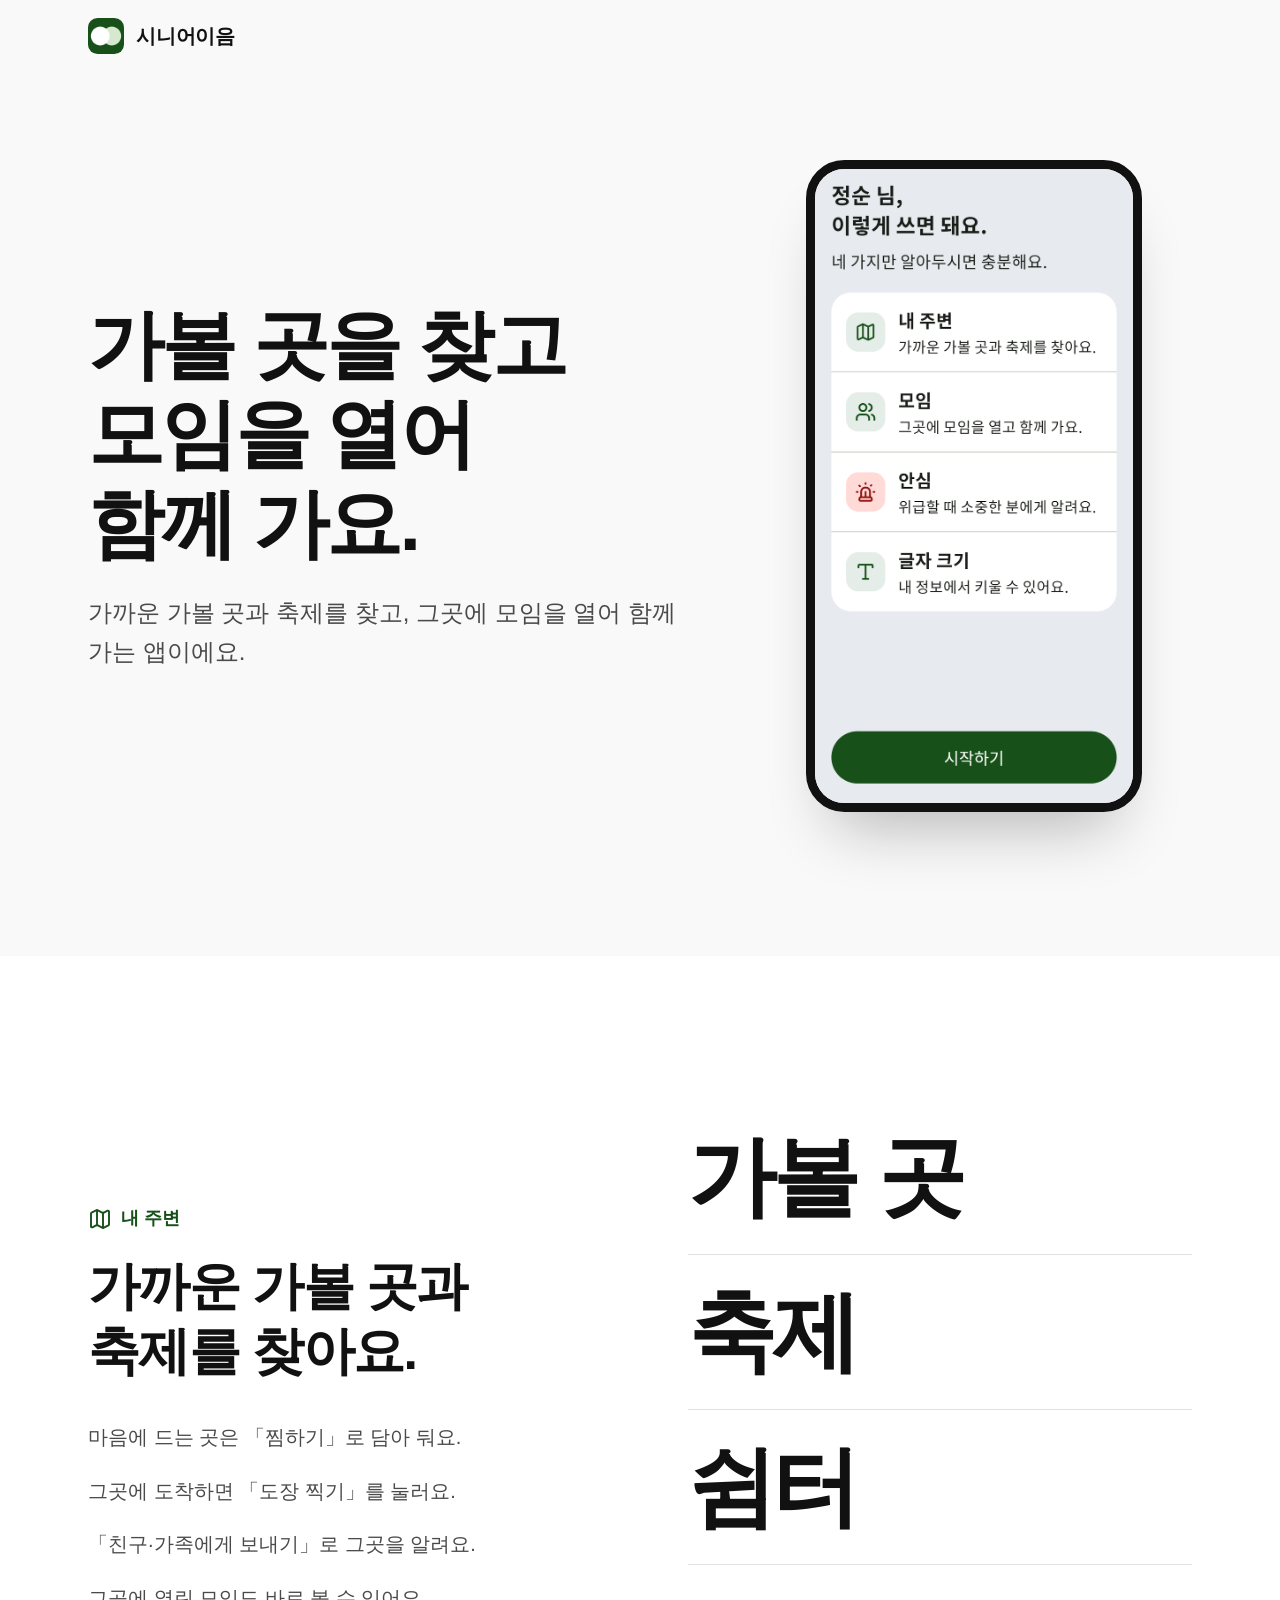
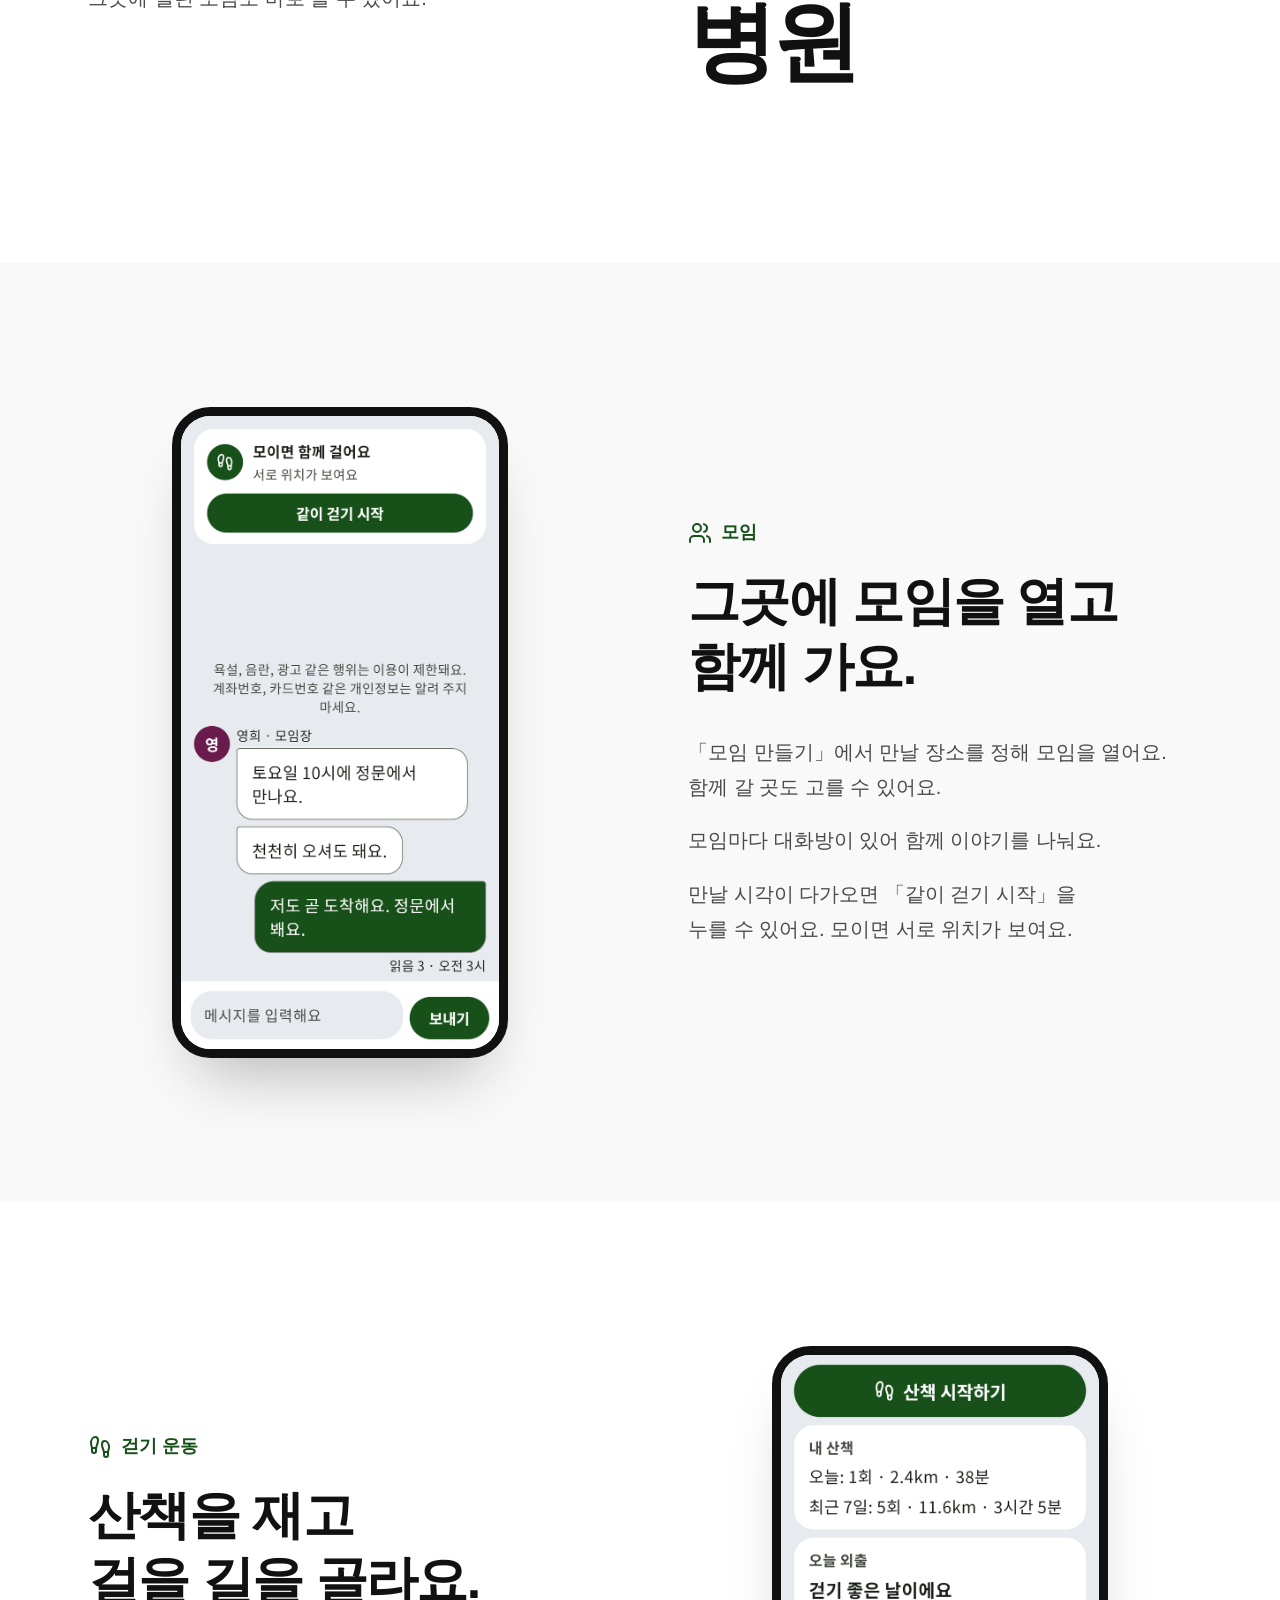
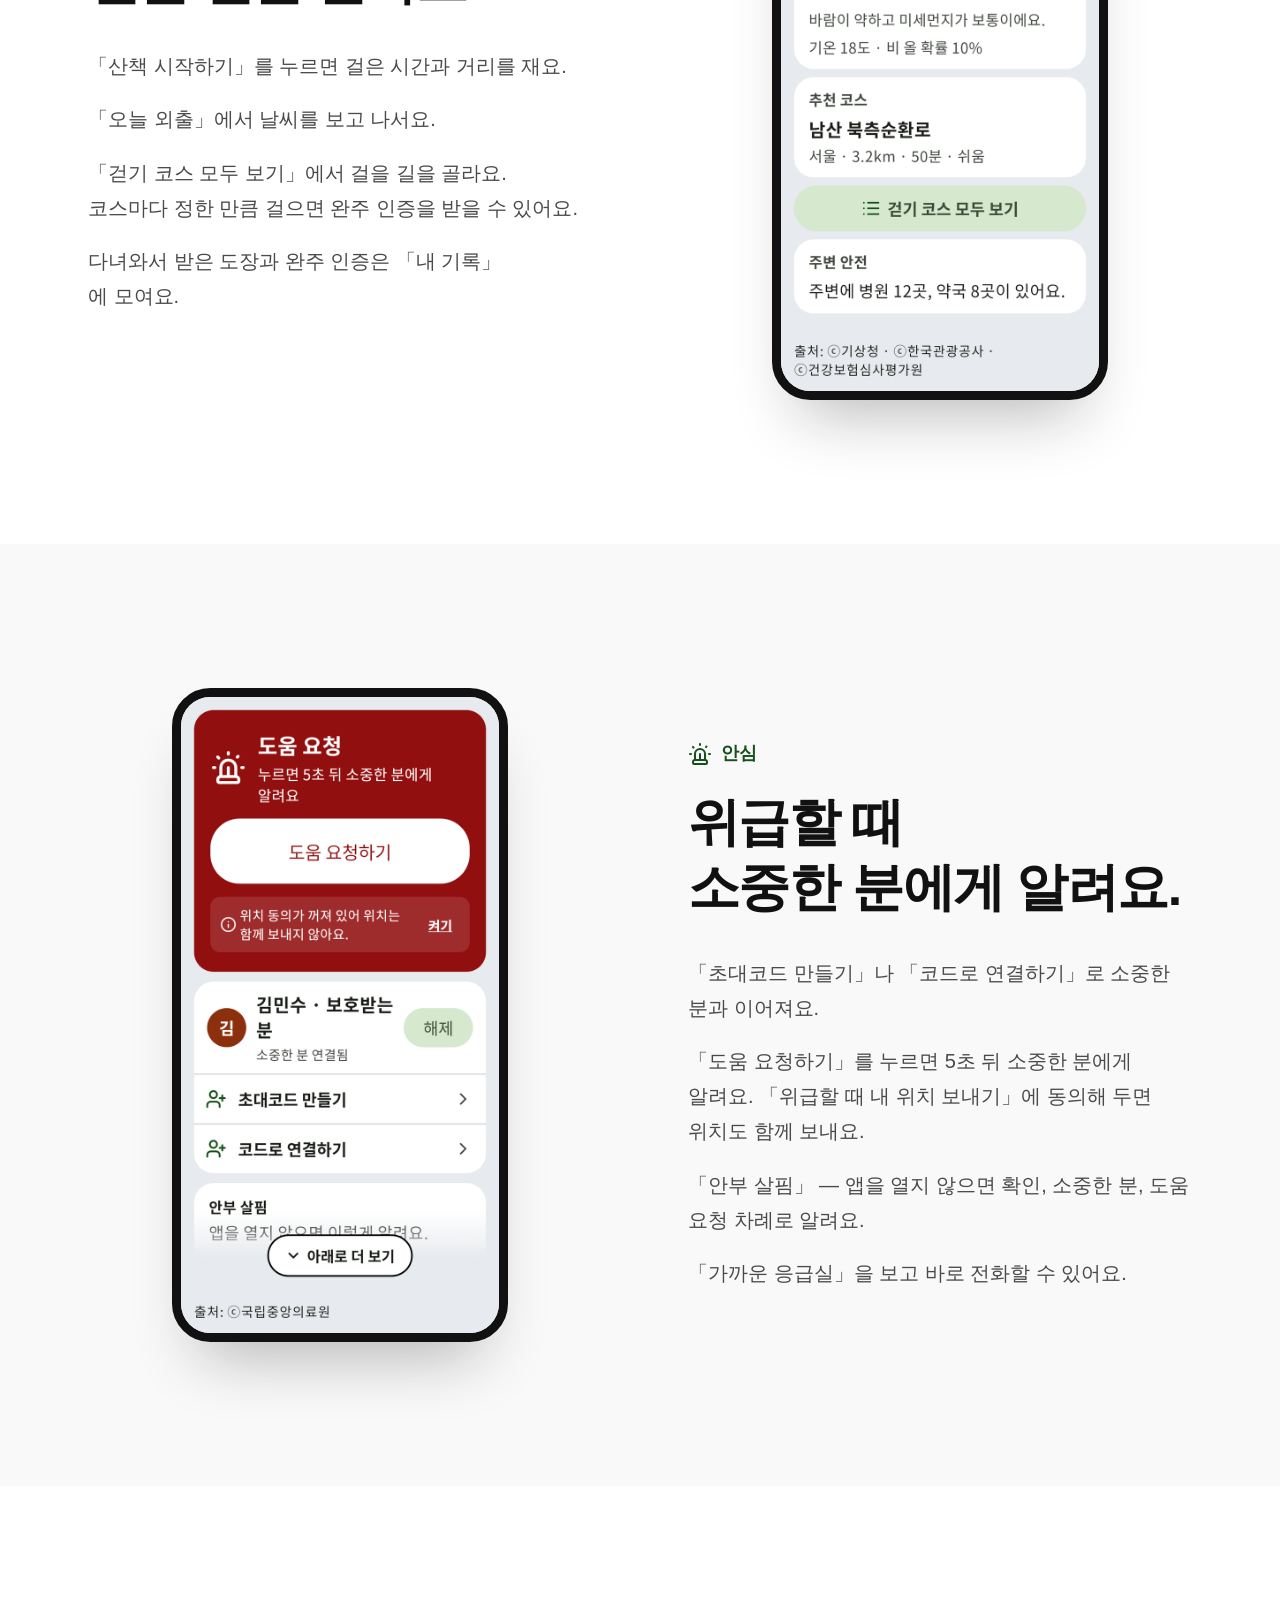
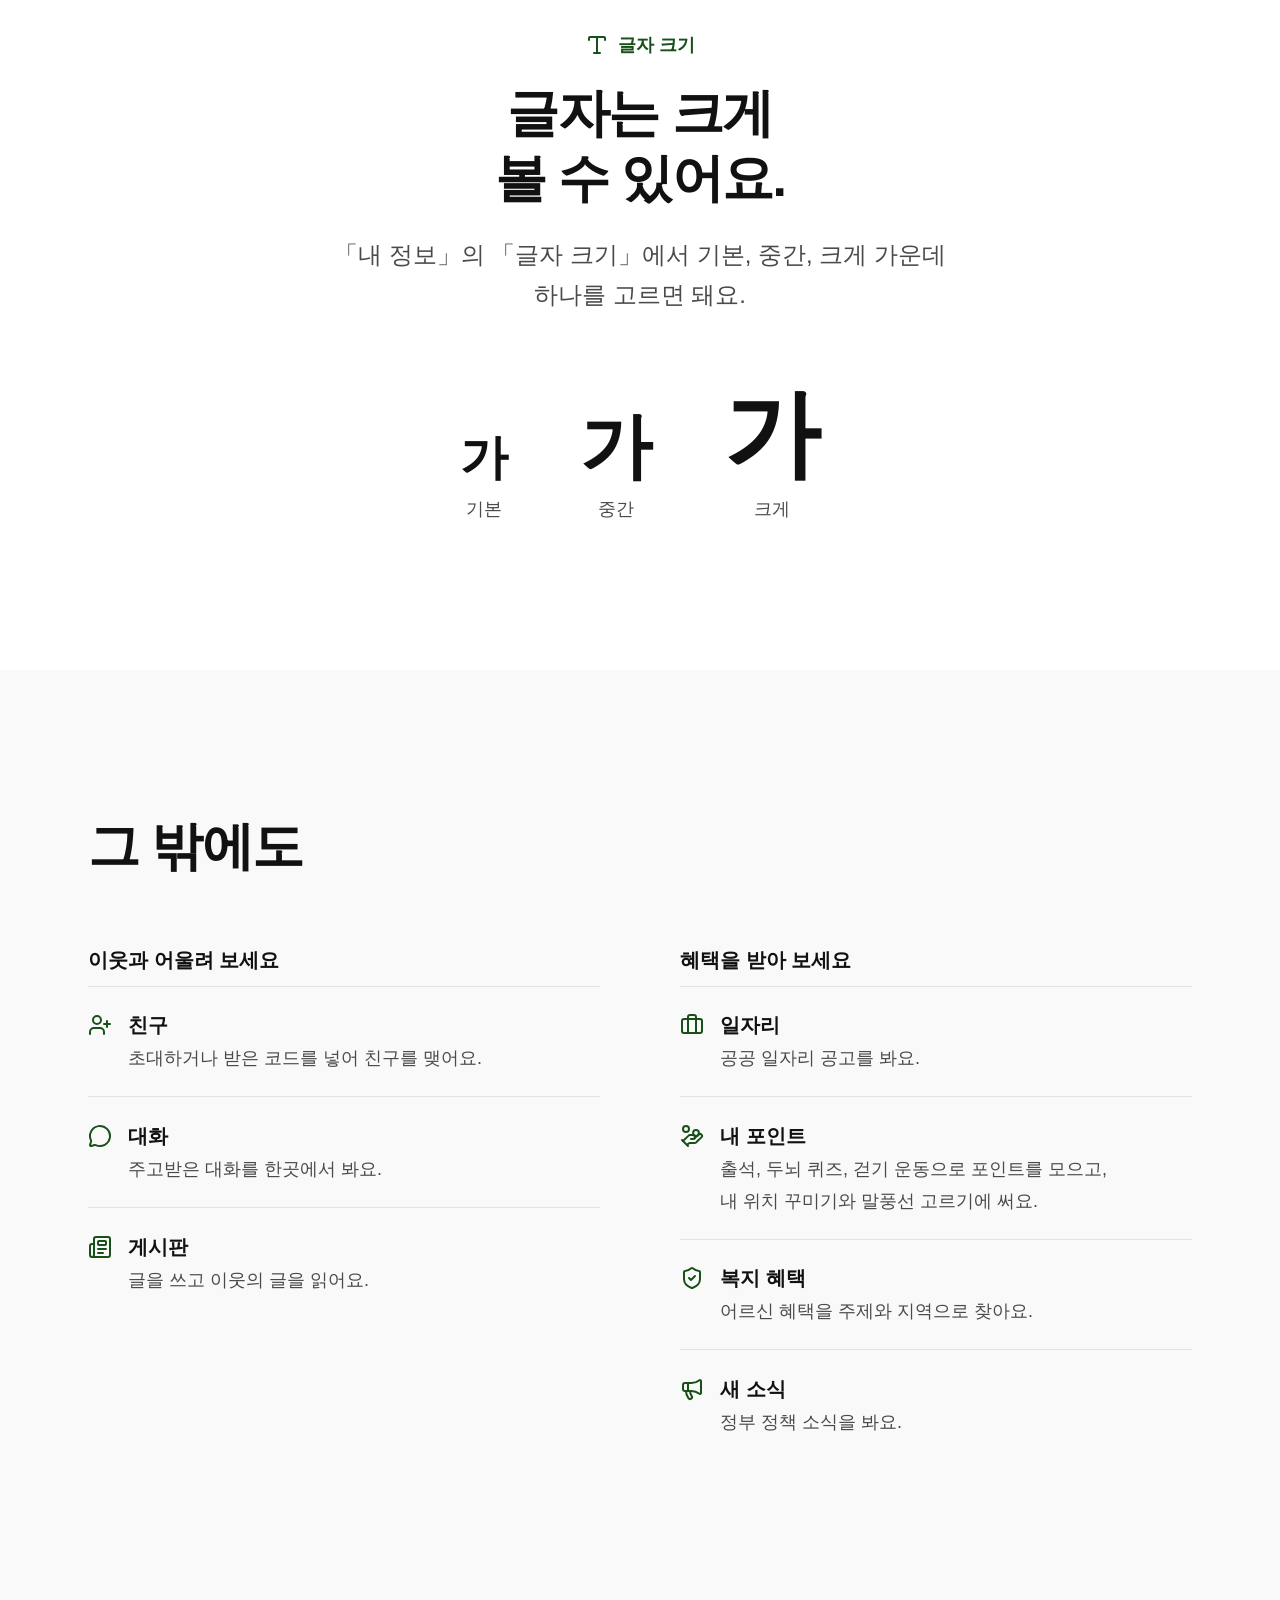
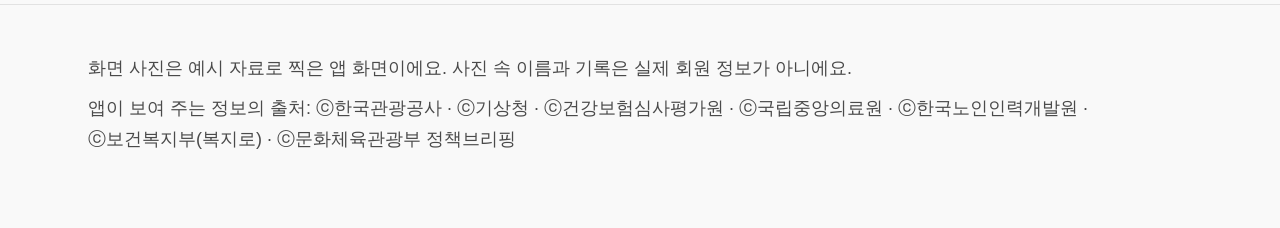
==== index.html @ 35d0f7e0 "홈페이지를 무채색 바탕 · 강조색 하나의 미니멀 판(v2)으로 다시 짠다 사용자 지시(10-05 H1 창): Apple·Toss식 미니멀 · 무채색(#111 · #F9F9F9) ·" ====
<!doctype html>
<html lang="ko">
<head>
<meta charset="utf-8">
<meta name="viewport" content="width=device-width, initial-scale=1">
<title>시니어이음 — 가볼 곳을 찾고 모임을 열어 함께 가요</title>
<meta name="description" content="시니어이음은 가까운 가볼 곳과 축제를 찾고, 그곳에 모임을 열어 함께 가는 앱이에요. 걷기 운동을 챙기고, 위급할 때는 소중한 분에게 알려요.">
<meta name="theme-color" content="#f9f9f9" media="(prefers-color-scheme: light)">
<meta name="theme-color" content="#111111" media="(prefers-color-scheme: dark)">
<meta property="og:type" content="website">
<meta property="og:title" content="시니어이음">
<meta property="og:description" content="가볼 곳을 찾고 모임을 열어 함께 가요.">
<meta property="og:url" content="https://senior-ieum.co.kr/">
<meta property="og:image" content="https://senior-ieum.co.kr/assets/icon-512.png">
<link rel="icon" type="image/png" href="assets/icon-192.png">
<link rel="apple-touch-icon" href="assets/icon-192.png">
<link rel="stylesheet" href="home.css">
</head>
<body>

<!-- 아이콘: lucide-static v1.39.0 (ISC) — 앱(seniorhub-app assets/lucide/)이 쓰는 것과 같은 그림 -->
<svg width="0" height="0" style="position:absolute" aria-hidden="true" focusable="false">
  <defs>
    <symbol id="i-map" viewBox="0 0 24 24" fill="none" stroke="currentColor" stroke-width="1.9" stroke-linecap="round" stroke-linejoin="round">
      <path d="M14.106 5.553a2 2 0 0 0 1.788 0l3.659-1.83A1 1 0 0 1 21 4.619v12.764a1 1 0 0 1-.553.894l-4.553 2.277a2 2 0 0 1-1.788 0l-4.212-2.106a2 2 0 0 0-1.788 0l-3.659 1.83A1 1 0 0 1 3 19.381V6.618a1 1 0 0 1 .553-.894l4.553-2.277a2 2 0 0 1 1.788 0z"/><path d="M15 5.764v15"/><path d="M9 3.236v15"/>
    </symbol>
    <symbol id="i-users" viewBox="0 0 24 24" fill="none" stroke="currentColor" stroke-width="2" stroke-linecap="round" stroke-linejoin="round">
      <path d="M16 21v-2a4 4 0 0 0-4-4H6a4 4 0 0 0-4 4v2"/><path d="M16 3.128a4 4 0 0 1 0 7.744"/><path d="M22 21v-2a4 4 0 0 0-3-3.87"/><circle cx="9" cy="7" r="4"/>
    </symbol>
    <symbol id="i-footprints" viewBox="0 0 24 24" fill="none" stroke="currentColor" stroke-width="2" stroke-linecap="round" stroke-linejoin="round">
      <path d="M4 16v-2.38C4 11.5 2.97 10.5 3 8c.03-2.72 1.49-6 4.5-6C9.37 2 10 3.8 10 5.5c0 3.11-2 5.66-2 8.68V16a2 2 0 1 1-4 0Z"/><path d="M20 20v-2.38c0-2.12 1.03-3.12 1-5.62-.03-2.72-1.49-6-4.5-6C14.63 6 14 7.8 14 9.5c0 3.11 2 5.66 2 8.68V20a2 2 0 1 0 4 0Z"/><path d="M16 17h4"/><path d="M4 13h4"/>
    </symbol>
    <symbol id="i-siren" viewBox="0 0 24 24" fill="none" stroke="currentColor" stroke-width="2" stroke-linecap="round" stroke-linejoin="round">
      <path d="M7 18v-6a5 5 0 1 1 10 0v6"/><path d="M5 21a1 1 0 0 0 1 1h12a1 1 0 0 0 1-1v-1a2 2 0 0 0-2-2H7a2 2 0 0 0-2 2z"/><path d="M21 12h1"/><path d="M18.5 4.5 18 5"/><path d="M2 12h1"/><path d="M12 2v1"/><path d="m4.929 4.929.707.707"/><path d="M12 12v6"/>
    </symbol>
    <symbol id="i-user-plus" viewBox="0 0 24 24" fill="none" stroke="currentColor" stroke-width="2" stroke-linecap="round" stroke-linejoin="round">
      <path d="M16 21v-2a4 4 0 0 0-4-4H6a4 4 0 0 0-4 4v2"/><circle cx="9" cy="7" r="4"/><line x1="19" x2="19" y1="8" y2="14"/><line x1="22" x2="16" y1="11" y2="11"/>
    </symbol>
    <symbol id="i-message-circle" viewBox="0 0 24 24" fill="none" stroke="currentColor" stroke-width="2" stroke-linecap="round" stroke-linejoin="round">
      <path d="M2.992 16.342a2 2 0 0 1 .094 1.167l-1.065 3.29a1 1 0 0 0 1.236 1.168l3.413-.998a2 2 0 0 1 1.099.092 10 10 0 1 0-4.777-4.719"/>
    </symbol>
    <symbol id="i-newspaper" viewBox="0 0 24 24" fill="none" stroke="currentColor" stroke-width="2" stroke-linecap="round" stroke-linejoin="round">
      <path d="M15 18h-5"/><path d="M18 14h-8"/><path d="M4 22h16a2 2 0 0 0 2-2V4a2 2 0 0 0-2-2H8a2 2 0 0 0-2 2v16a2 2 0 0 1-4 0v-9a2 2 0 0 1 2-2h2"/><rect width="8" height="4" x="10" y="6" rx="1"/>
    </symbol>
    <symbol id="i-briefcase" viewBox="0 0 24 24" fill="none" stroke="currentColor" stroke-width="2" stroke-linecap="round" stroke-linejoin="round">
      <path d="M16 20V4a2 2 0 0 0-2-2h-4a2 2 0 0 0-2 2v16"/><rect width="20" height="14" x="2" y="6" rx="2"/>
    </symbol>
    <symbol id="i-hand-coins" viewBox="0 0 24 24" fill="none" stroke="currentColor" stroke-width="2" stroke-linecap="round" stroke-linejoin="round">
      <path d="M11 15h2a2 2 0 1 0 0-4h-3c-.6 0-1.1.2-1.4.6L3 17"/><path d="m7 21 1.6-1.4c.3-.4.8-.6 1.4-.6h4c1.1 0 2.1-.4 2.8-1.2l4.6-4.4a2 2 0 0 0-2.75-2.91l-4.2 3.9"/><path d="m2 16 6 6"/><circle cx="16" cy="9" r="2.9"/><circle cx="6" cy="5" r="3"/>
    </symbol>
    <symbol id="i-shield-check" viewBox="0 0 24 24" fill="none" stroke="currentColor" stroke-width="2" stroke-linecap="round" stroke-linejoin="round">
      <path d="M20 13c0 5-3.5 7.5-7.66 8.95a1 1 0 0 1-.67-.01C7.5 20.5 4 18 4 13V6a1 1 0 0 1 1-1c2 0 4.5-1.2 6.24-2.72a1.17 1.17 0 0 1 1.52 0C14.51 3.81 17 5 19 5a1 1 0 0 1 1 1z"/><path d="m9 12 2 2 4-4"/>
    </symbol>
    <symbol id="i-megaphone" viewBox="0 0 24 24" fill="none" stroke="currentColor" stroke-width="2" stroke-linecap="round" stroke-linejoin="round">
      <path d="M11 6a13 13 0 0 0 8.4-2.8A1 1 0 0 1 21 4v12a1 1 0 0 1-1.6.8A13 13 0 0 0 11 14H5a2 2 0 0 1-2-2V8a2 2 0 0 1 2-2z"/><path d="M6 14a12 12 0 0 0 2.4 7.2 2 2 0 0 0 3.2-2.4A8 8 0 0 1 10 14"/><path d="M8 6v8"/>
    </symbol>
    <symbol id="i-type" viewBox="0 0 24 24" fill="none" stroke="currentColor" stroke-width="2" stroke-linecap="round" stroke-linejoin="round">
      <path d="M12 4v16"/><path d="M4 7V5a1 1 0 0 1 1-1h14a1 1 0 0 1 1 1v2"/><path d="M9 20h6"/>
    </symbol>
  </defs>
</svg>

<header class="top">
  <div class="wrap">
    <img src="assets/icon-192.png" alt="" width="36" height="36">
    <span class="name">시니어이음</span>
  </div>
</header>

<main>

<!-- 첫 화면 — 제목은 앱 첫 화면 원문(home_screen.dart), 소개 한 문장은 시작 안내 원문 둘을 이은 말 -->
<section class="hero">
  <div class="wrap">
    <div>
      <h1>가볼 곳을 찾고<br>모임을 열어<br>함께 가요.</h1>
      <p class="lead">가까운 가볼 곳과 축제를 찾고, 그곳에 모임을 열어 함께 가는 앱이에요.</p>
    </div>
    <figure class="phone">
      <img src="assets/screens/welcome.png" width="720" height="1435"
        alt="앱 시작 안내 화면. 「이렇게 쓰면 돼요. 네 가지만 알아두시면 충분해요.」 아래에 내 주변, 모임, 안심, 글자 크기가 차례로 적혀 있다.">
    </figure>
  </div>
</section>

<!-- 내 주변 — 앱 화면 사진이 없는 자리라 지도 그림을 지어 그리지 않고, 홈 타일의 네 낱말을 크게 쓴다 -->
<section class="feature tone" aria-labelledby="s-near">
  <div class="wrap">
    <div>
      <p class="kicker"><svg aria-hidden="true"><use href="#i-map"/></svg>내 주변</p>
      <h2 id="s-near">가까운 가볼 곳과<br>축제를 찾아요.</h2>
      <ul class="lines">
        <li>마음에 드는 곳은 「찜하기」로 담아 둬요.</li>
        <li>그곳에 도착하면 「도장 찍기」를 눌러요.</li>
        <li>「친구·가족에게 보내기」로 그곳을 알려요.</li>
        <li>그곳에 열린 모임도 바로 <span class="nb">볼 수 있어요.</span></li>
      </ul>
    </div>
    <ul class="words" aria-label="내 주변에서 찾는 것">
      <li>가볼 곳</li>
      <li>축제</li>
      <li>쉼터</li>
      <li>병원</li>
    </ul>
  </div>
</section>

<section class="feature flip" aria-labelledby="s-gather">
  <div class="wrap">
    <div>
      <p class="kicker"><svg aria-hidden="true"><use href="#i-users"/></svg>모임</p>
      <h2 id="s-gather">그곳에 모임을 열고<br>함께 가요.</h2>
      <ul class="lines">
        <li>「모임 만들기」에서 만날 장소를 정해 모임을 열어요. 함께 갈 곳도 <span class="nb">고를 수 있어요.</span></li>
        <li>모임마다 대화방이 있어 함께 이야기를 나눠요.</li>
        <li>만날 시각이 다가오면 「같이 걷기 시작」을 <span class="nb">누를 수 있어요.</span> 모이면 서로 위치가 보여요.</li>
      </ul>
    </div>
    <figure class="phone">
      <img src="assets/screens/gathering.png" width="720" height="1433" loading="lazy"
        alt="모임 대화방 화면. 위에 「모이면 함께 걸어요, 서로 위치가 보여요」 카드와 「같이 걷기 시작」 단추가 있고, 아래에 모임 사람들이 나눈 말이 보인다.">
    </figure>
  </div>
</section>

<section class="feature tone" aria-labelledby="s-walk">
  <div class="wrap">
    <div>
      <p class="kicker"><svg aria-hidden="true"><use href="#i-footprints"/></svg>걷기 운동</p>
      <h2 id="s-walk">산책을 재고<br>걸을 길을 골라요.</h2>
      <ul class="lines">
        <li>「산책 시작하기」를 누르면 걸은 시간과 거리를 재요.</li>
        <li>「오늘 외출」에서 날씨를 보고 나서요.</li>
        <li>「걷기 코스 모두 보기」에서 걸을 길을 골라요. 코스마다 정한 만큼 걸으면 완주 인증을 <span class="nb">받을 수 있어요.</span></li>
        <li>다녀와서 받은 도장과 완주 인증은 「내 기록」에 모여요.</li>
      </ul>
    </div>
    <figure class="phone">
      <img src="assets/screens/walk.png" width="720" height="1440" loading="lazy"
        alt="걷기 운동 화면. 「산책 시작하기」 단추 아래에 내 산책, 오늘 외출, 추천 코스, 주변 안전 칸이 있다.">
    </figure>
  </div>
</section>

<section class="feature flip" aria-labelledby="s-care">
  <div class="wrap">
    <div>
      <p class="kicker"><svg aria-hidden="true"><use href="#i-siren"/></svg>안심</p>
      <h2 id="s-care">위급할 때<br>소중한 분에게 알려요.</h2>
      <ul class="lines">
        <li>「초대코드 만들기」나 「코드로 연결하기」로 소중한 분과 이어져요.</li>
        <li>「도움 요청하기」를 누르면 5초 뒤 소중한 분에게 알려요. 「위급할 때 내 위치 보내기」에 동의해 두면 위치도 함께 보내요.</li>
        <li>「안부 살핌」 — 앱을 열지 않으면 확인, 소중한 분, 도움 요청 차례로 알려요.</li>
        <li>「가까운 응급실」을 보고 바로 <span class="nb">전화할 수 있어요.</span></li>
      </ul>
    </div>
    <figure class="phone">
      <img src="assets/screens/care.png" width="720" height="1440" loading="lazy"
        alt="안심 화면. 빨간 「도움 요청」 카드에 「누르면 5초 뒤 소중한 분에게 알려요」와 「도움 요청하기」 단추가 있고, 아래에 연결된 소중한 분과 초대코드 만들기, 코드로 연결하기가 있다.">
    </figure>
  </div>
</section>

<!-- 글자 크기 — 앱 lib/core/settings/text_size.dart의 세 단계(기본 1.0 · 중간 1.5 · 크게 2.0)를 같은 배율로 보인다 -->
<section class="stage tone" aria-labelledby="s-text">
  <div class="wrap">
    <p class="kicker"><svg aria-hidden="true"><use href="#i-type"/></svg>글자 크기</p>
    <h2 id="s-text">글자는 크게<br>볼 수 있어요.</h2>
    <p class="lead">「내 정보」의 「글자 크기」에서 기본, 중간, 크게 가운데 하나를 고르면 돼요.</p>
    <div class="scale" aria-hidden="true">
      <figure><span style="--f: 1">가</span><figcaption>기본</figcaption></figure>
      <figure><span style="--f: 1.5">가</span><figcaption>중간</figcaption></figure>
      <figure><span style="--f: 2">가</span><figcaption>크게</figcaption></figure>
    </div>
  </div>
</section>

<!-- 그 밖에도 — 앱 홈의 나머지 두 묶음(이름도 홈 그대로) -->
<section class="more" aria-labelledby="s-more">
  <div class="wrap">
    <h2 id="s-more">그 밖에도</h2>
    <div class="cols">
      <div>
        <h3>이웃과 어울려 보세요</h3>
        <ul class="rows">
          <li><svg aria-hidden="true"><use href="#i-user-plus"/></svg>
            <div><strong>친구</strong><span class="t">초대하거나 받은 코드를 넣어 친구를 맺어요.</span></div></li>
          <li><svg aria-hidden="true"><use href="#i-message-circle"/></svg>
            <div><strong>대화</strong><span class="t">주고받은 대화를 한곳에서 봐요.</span></div></li>
          <li><svg aria-hidden="true"><use href="#i-newspaper"/></svg>
            <div><strong>게시판</strong><span class="t">글을 쓰고 이웃의 글을 읽어요.</span></div></li>
        </ul>
      </div>
      <div>
        <h3>혜택을 받아 보세요</h3>
        <ul class="rows">
          <li><svg aria-hidden="true"><use href="#i-briefcase"/></svg>
            <div><strong>일자리</strong><span class="t">공공 일자리 공고를 봐요.</span></div></li>
          <li><svg aria-hidden="true"><use href="#i-hand-coins"/></svg>
            <div><strong>내 포인트</strong><span class="t"><span class="nb">출석,</span> <span class="nb">두뇌 퀴즈,</span> <span class="nb">걷기 운동으로</span> 포인트를 모으고, <span class="nb">내 위치 꾸미기와</span> <span class="nb">말풍선 고르기에</span> 써요.</span></div></li>
          <li><svg aria-hidden="true"><use href="#i-shield-check"/></svg>
            <div><strong>복지 혜택</strong><span class="t">어르신 혜택을 주제와 지역으로 찾아요.</span></div></li>
          <li><svg aria-hidden="true"><use href="#i-megaphone"/></svg>
            <div><strong>새 소식</strong><span class="t">정부 정책 소식을 봐요.</span></div></li>
        </ul>
      </div>
    </div>
  </div>
</section>

</main>

<footer class="foot">
  <div class="wrap">
    <p>화면 사진은 예시 자료로 찍은 앱 화면이에요. 사진 속 이름과 기록은 실제 회원 정보가 아니에요.</p>
    <p>앱이 보여 주는 정보의 출처: <span class="nb">ⓒ한국관광공사</span> · <span class="nb">ⓒ기상청</span> · <span class="nb">ⓒ건강보험심사평가원</span> · <span class="nb">ⓒ국립중앙의료원</span> · <span class="nb">ⓒ한국노인인력개발원</span> · <span class="nb">ⓒ보건복지부(복지로)</span> · <span class="nb">ⓒ문화체육관광부 정책브리핑</span></p>
  </div>
</footer>

</body>
</html>
---- home.css ----
/* 시니어이음 홈페이지(앱 소개) 전용 스타일
   🔴 style.css는 법적 고지 세 쪽이 함께 쓴다 — 홈페이지 모양은 이 파일에서만 바꾼다.
   방향: 무채색 바탕(#111 · #F9F9F9)에 강조색은 앱 초록 하나. 위계는 상자가 아니라 글자 크기와 여백으로 만든다.
   시니어 기준(style.css 머리와 같다): 가장 작은 글자 18px · 글자 대비 7:1 이상 · 얇은 굵기 안 씀 · 움직임 없음. */

:root {
  color-scheme: light dark;
  --bg: #f9f9f9;
  --paper: #ffffff;
  --ink: #111111;
  --muted: #4a4a4a;        /* #f9f9f9 위 약 8.4:1 — 연회색 본문은 쓰지 않는다 */
  --hair: #e2e2e2;
  --accent: #175019;       /* 앱 primary(seniorhub-app lib/design/theme.dart) — 강조색은 이것 하나 */
  --bezel: #111111;
  --shadow: 0 2.5rem 4rem -1.75rem rgba(17, 17, 17, 0.3);
  --shot-filter: none;
  --gutter: 1.5rem;
  --max: 72rem;
  --section: clamp(5rem, 14vw, 9rem);
}

@media (prefers-color-scheme: dark) {
  :root {
    --bg: #111111;
    --paper: #1a1a1a;
    --ink: #f9f9f9;
    --muted: #b8b8b8;
    --hair: #2c2c2c;
    --accent: #8fcb8b;     /* 같은 초록을 어두운 바탕에서 읽히게 밝힌 것 — 색은 여전히 하나 */
    --bezel: #2e2e2e;
    --shadow: 0 2.5rem 4rem -1.75rem rgba(0, 0, 0, 0.7);
    --shot-filter: brightness(0.88);  /* 앱 화면은 밝은 판뿐이라 어두운 바탕에서 눈부시지 않게 */
  }
}

* { box-sizing: border-box; }

html { -webkit-text-size-adjust: 100%; }

body {
  margin: 0;
  background: var(--bg);
  color: var(--ink);
  font-family: -apple-system, BlinkMacSystemFont, "Apple SD Gothic Neo",
    "Malgun Gothic", "맑은 고딕", "Noto Sans KR", sans-serif;
  /* 본문 18px(기기 글자 크기 설정을 따라 커지게 rem) */
  font-size: 1.125rem;
  line-height: 1.75;
  word-break: keep-all;      /* 한글 단어 중간에서 안 끊기게 */
  overflow-wrap: break-word;
}

h1, h2, h3, p, ul, figure { margin: 0; }
h1, h2 { text-wrap: balance; }
p, li { text-wrap: pretty; }
img { display: block; max-width: 100%; height: auto; }

.wrap {
  max-width: var(--max);
  margin: 0 auto;
  padding: 0 var(--gutter);
}

.nb { white-space: nowrap; }  /* 「받을 수 있어요」처럼 한 덩어리로 읽히는 말을 줄 끝에서 가르지 않는다 */

.tone { background: var(--paper); }  /* 구획을 상자 없이 바탕 한 겹으로만 가른다 */

/* ── 머리 ── */
.top .wrap {
  display: flex;
  align-items: center;
  gap: 0.75rem;
  height: 4.5rem;
}
.top img { width: 2.25rem; height: 2.25rem; border-radius: 0.6rem; }
.top .name { font-size: 1.25rem; font-weight: 800; letter-spacing: -0.01em; }

/* ── 첫 화면 ── */
.hero { padding: clamp(2.5rem, 8vw, 5.5rem) 0 var(--section); }
.hero .wrap {
  display: grid;
  gap: clamp(3rem, 8vw, 5rem);
  align-items: center;
}
.hero h1 {
  font-size: clamp(2.5rem, 8vw, 4.75rem);
  line-height: 1.18;
  letter-spacing: -0.035em;
  font-weight: 800;
}
.lead {
  margin-top: 1.5rem;
  max-width: 26em;
  font-size: clamp(1.25rem, 2.2vw, 1.5rem);
  line-height: 1.65;
  color: var(--muted);
}

/* 화면 사진 — 휴대전화 한 대 */
.phone { margin: 0 auto; width: min(78vw, 20rem); }
.phone img {
  border: 0.6rem solid var(--bezel);
  border-radius: 2.4rem;
  background: #e7eaee;
  box-shadow: var(--shadow);
  filter: var(--shot-filter);
}

/* ── 기능 하나 = 한 구획 ── */
.feature { padding: var(--section) 0; }
.feature .wrap {
  display: grid;
  gap: clamp(3.5rem, 9vw, 6rem);
  align-items: center;
}

.kicker {
  display: flex;
  align-items: center;
  gap: 0.55rem;
  margin-bottom: 1.25rem;
  color: var(--accent);
  font-size: 1.125rem;
  font-weight: 700;
}
.kicker svg { flex: none; width: 1.5rem; height: 1.5rem; }

.feature h2, .stage h2, .more h2 {
  font-size: clamp(2rem, 5.6vw, 3.25rem);
  line-height: 1.25;
  letter-spacing: -0.03em;
  font-weight: 800;
}

.lines {
  list-style: none;
  margin-top: 2.25rem;
  padding: 0;
  max-width: 30em;
  display: grid;
  gap: 1.15rem;
  color: var(--muted);
}

/* 내 주변 — 사진 대신 글자를 그림처럼 */
.words {
  list-style: none;
  padding: 0;
  font-size: clamp(2.75rem, 11vw, 5.5rem);
  font-weight: 800;
  line-height: 1.15;
  letter-spacing: -0.04em;
}
.words li { padding: 0.3em 0; }
.words li + li { border-top: 1px solid var(--hair); }

/* ── 글자 크기 — 앱의 세 단계(기본 1.0 · 중간 1.5 · 크게 2.0)를 실제 글자로 ── */
.stage { padding: var(--section) 0; text-align: center; }
.stage .kicker { justify-content: center; }
.stage .lead { margin-left: auto; margin-right: auto; }
.scale {
  --base: 2.25rem;   /* 「기본」 한 글자의 크기 — 중간·크게는 여기에 앱과 같은 배율을 곱한다 */
  display: flex;
  justify-content: center;
  align-items: flex-end;
  gap: clamp(2rem, 7vw, 4.5rem);
  margin-top: clamp(3rem, 8vw, 4.5rem);
}
.scale figure { display: grid; justify-items: center; gap: 0.75rem; }
.scale span {
  font-size: calc(var(--base) * var(--f));
  font-weight: 800;
  line-height: 1;
}
.scale figcaption { color: var(--muted); }

/* ── 그 밖에도 ── */
.more { padding: var(--section) 0; }
.more .cols {
  display: grid;
  gap: 3rem;
  margin-top: clamp(2.5rem, 6vw, 4rem);
}
.more h3 { margin-bottom: 0.5rem; font-size: 1.25rem; font-weight: 700; }
.rows { list-style: none; padding: 0; }
.rows li {
  display: grid;
  grid-template-columns: 1.5rem 1fr;
  gap: 1rem;
  padding: 1.35rem 0;
  border-top: 1px solid var(--hair);
}
.rows svg { width: 1.5rem; height: 1.5rem; margin-top: 0.3rem; color: var(--accent); }
.rows strong { display: block; font-size: 1.25rem; }
.rows span.t { color: var(--muted); }

/* ── 꼬리 ── */
.foot { padding: 3rem 0 4.5rem; border-top: 1px solid var(--hair); color: var(--muted); }
.foot p + p { margin-top: 0.5rem; }

/* ── 넓은 화면 ── */
@media (min-width: 960px) {
  .hero .wrap { grid-template-columns: 1.15fr 0.85fr; }
  .phone { width: 21rem; }
  .feature .wrap { grid-template-columns: 1fr 1fr; }
  .feature.flip .wrap > :last-child { order: -1; }   /* 사진이 번갈아 왼쪽·오른쪽에 선다 */
  .lines { font-size: 1.25rem; }
  .scale { --base: 3rem; }
  .more .cols { grid-template-columns: 1fr 1fr; gap: 5rem; }
}

@media print {
  .phone img { box-shadow: none; }
}
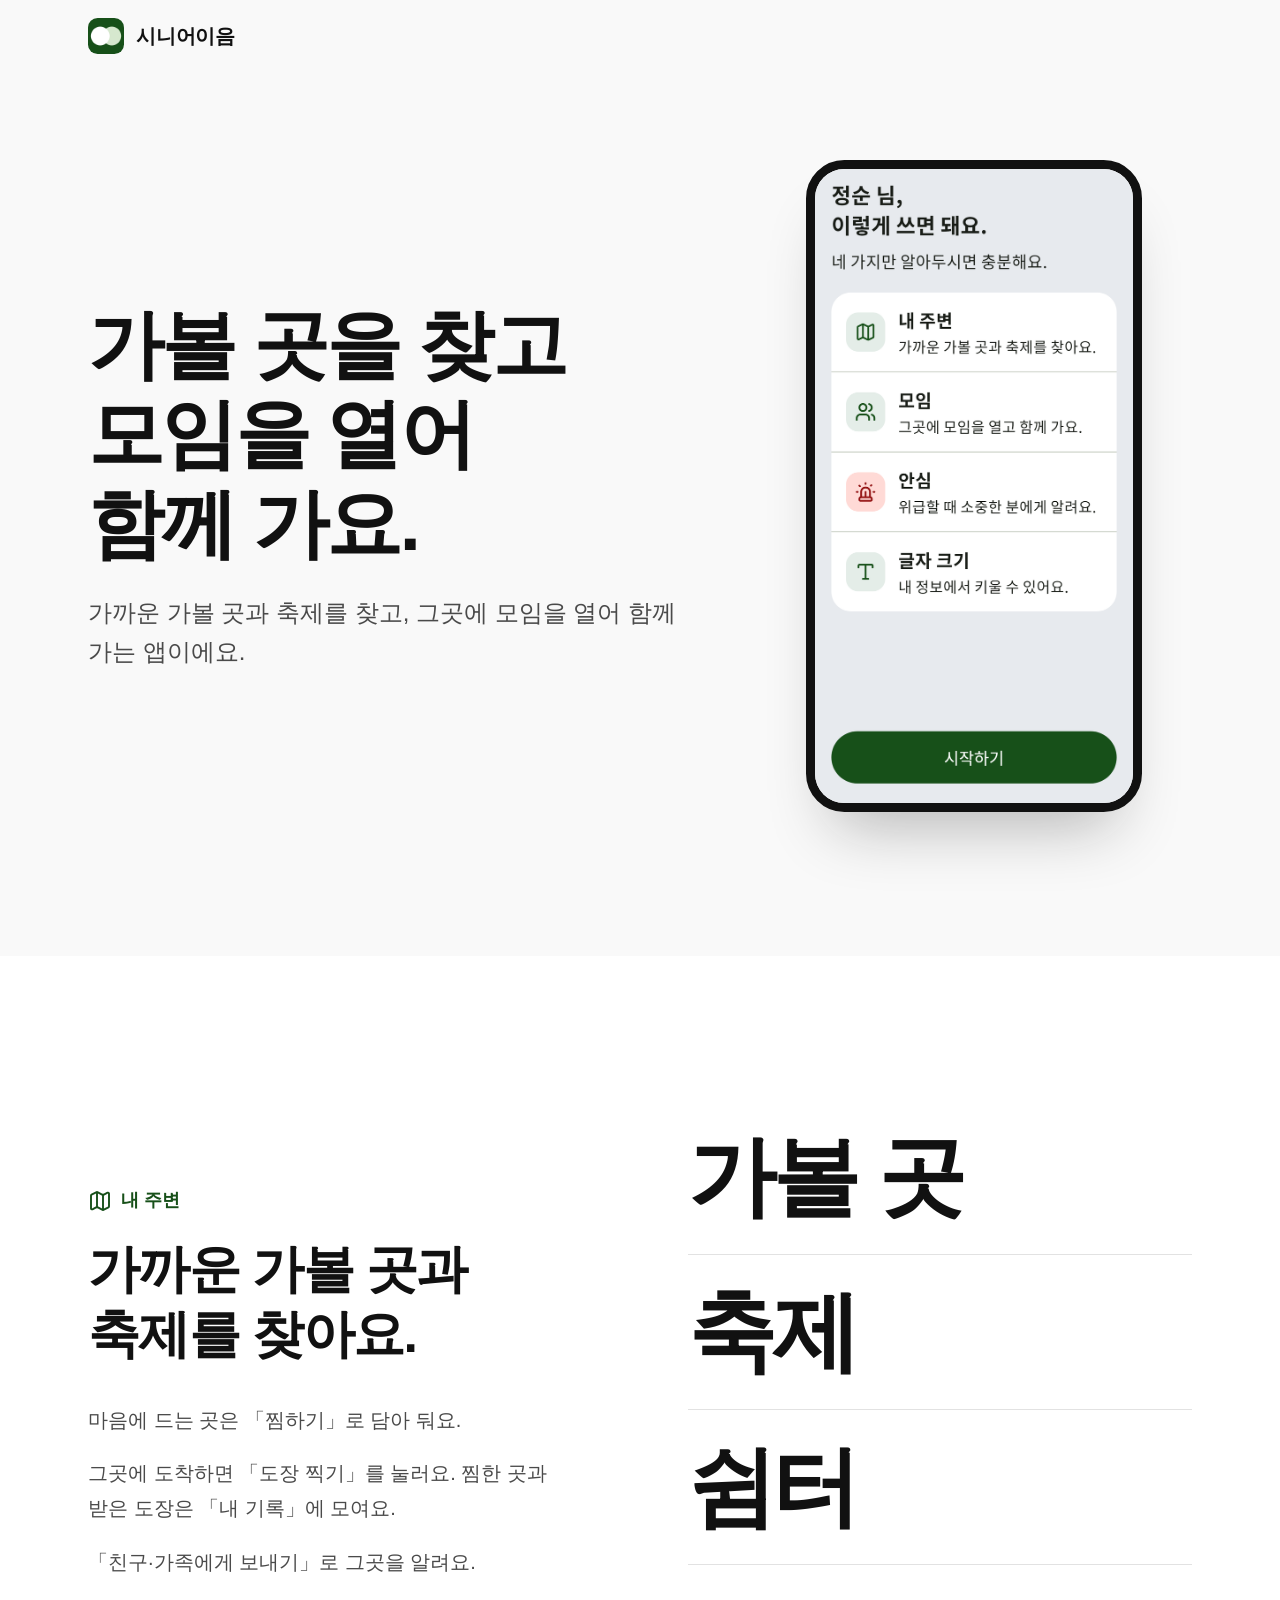
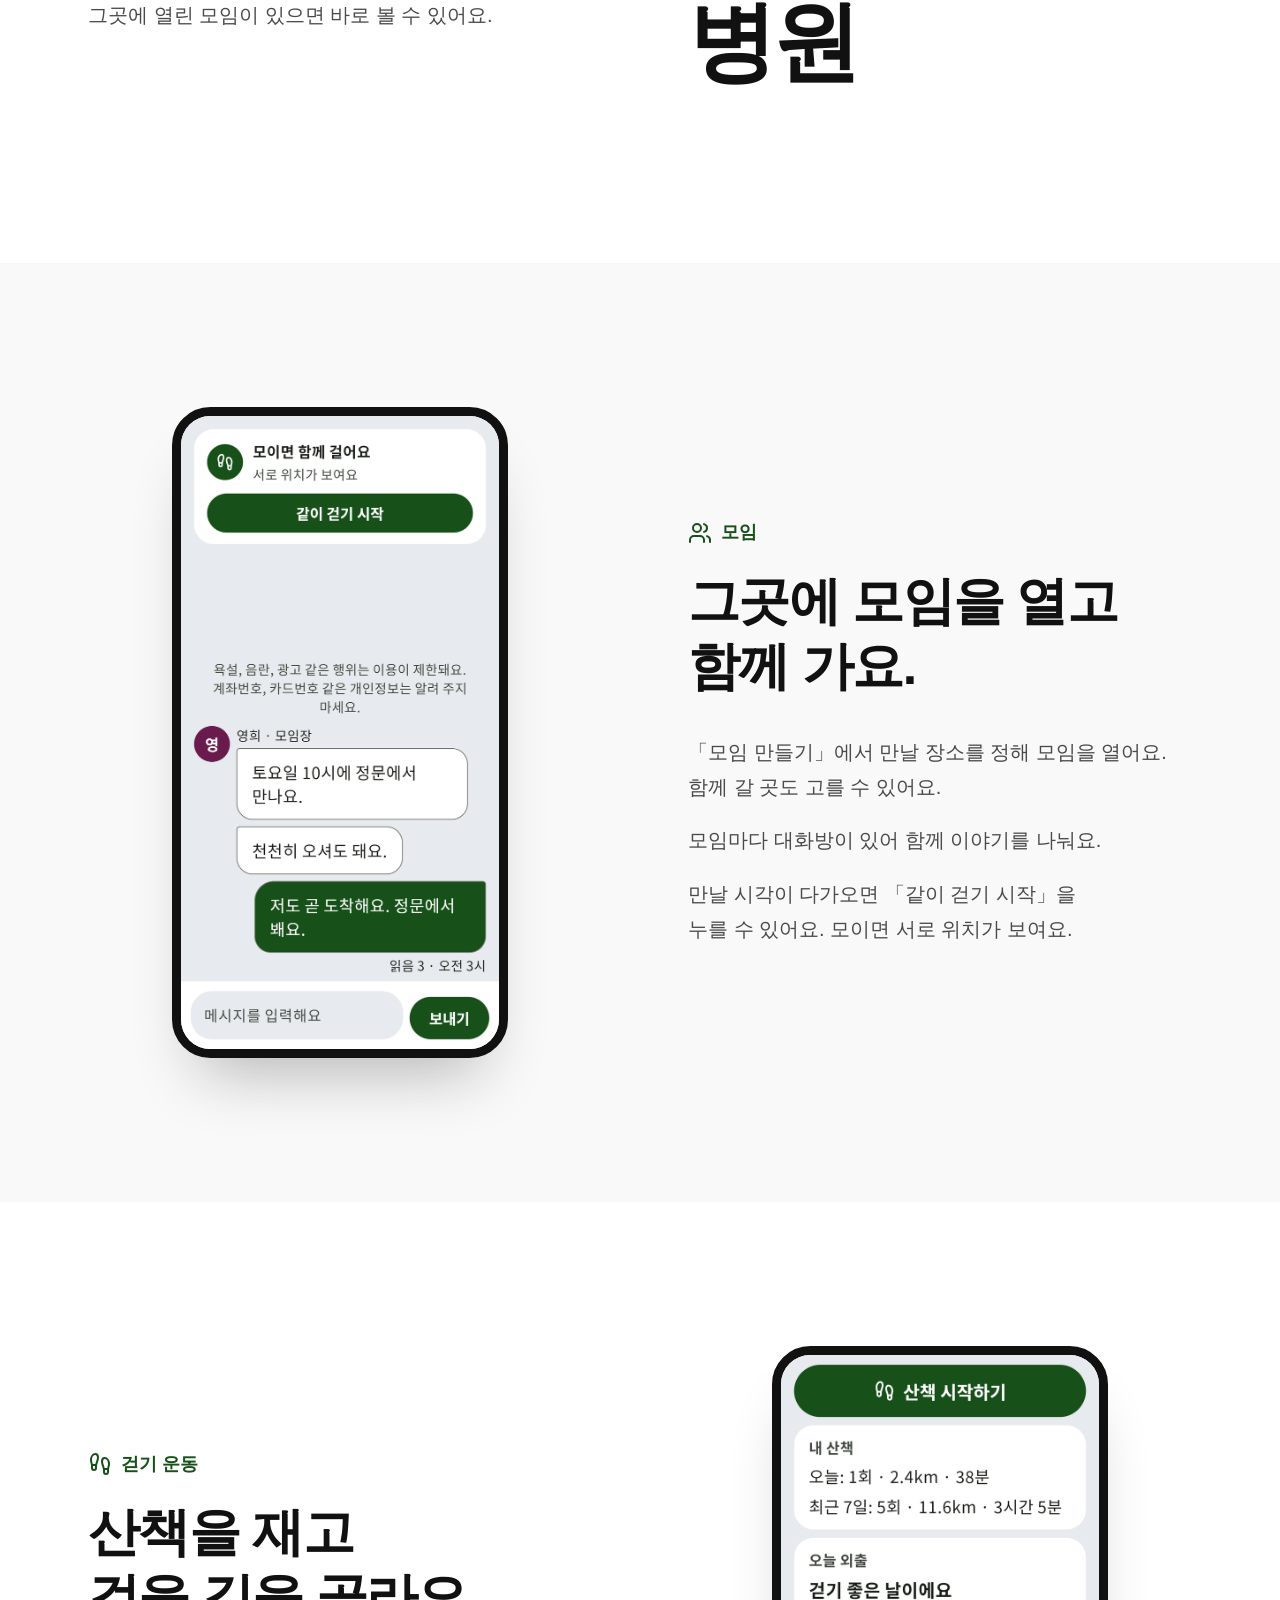
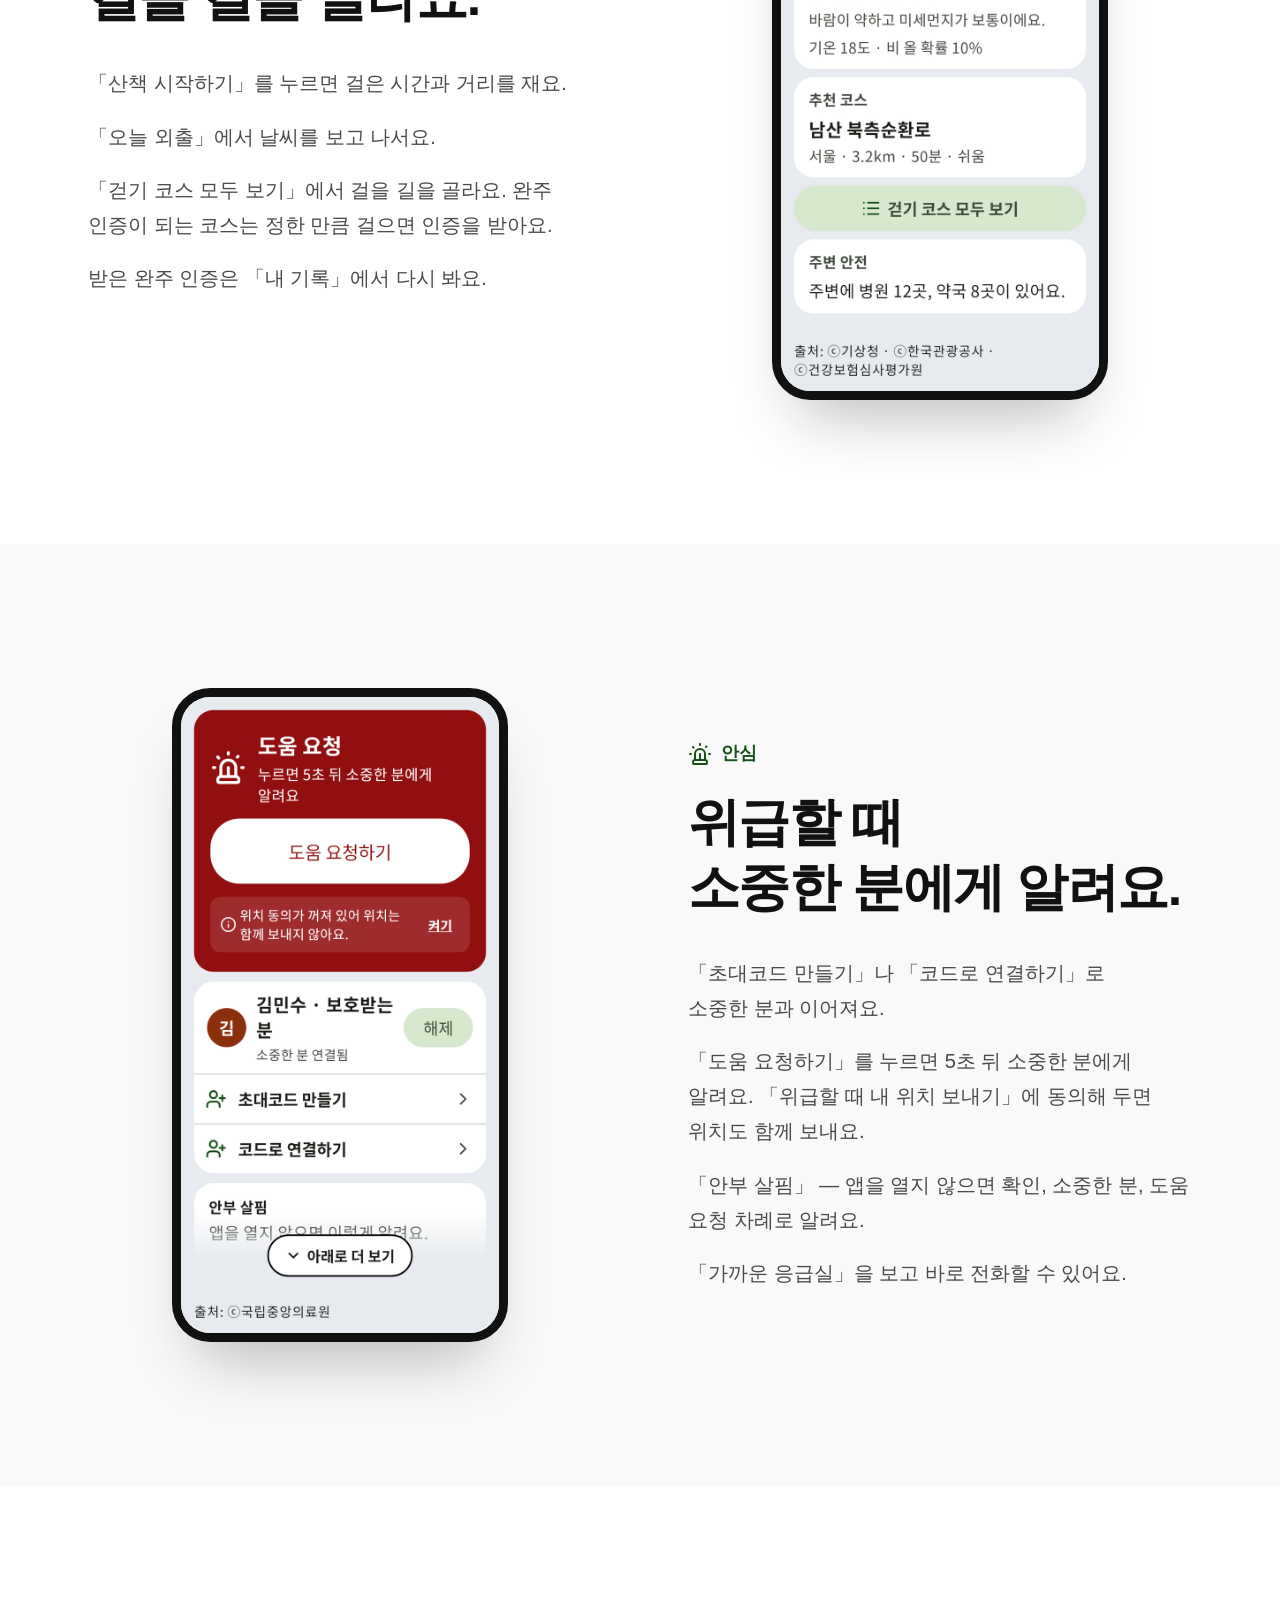
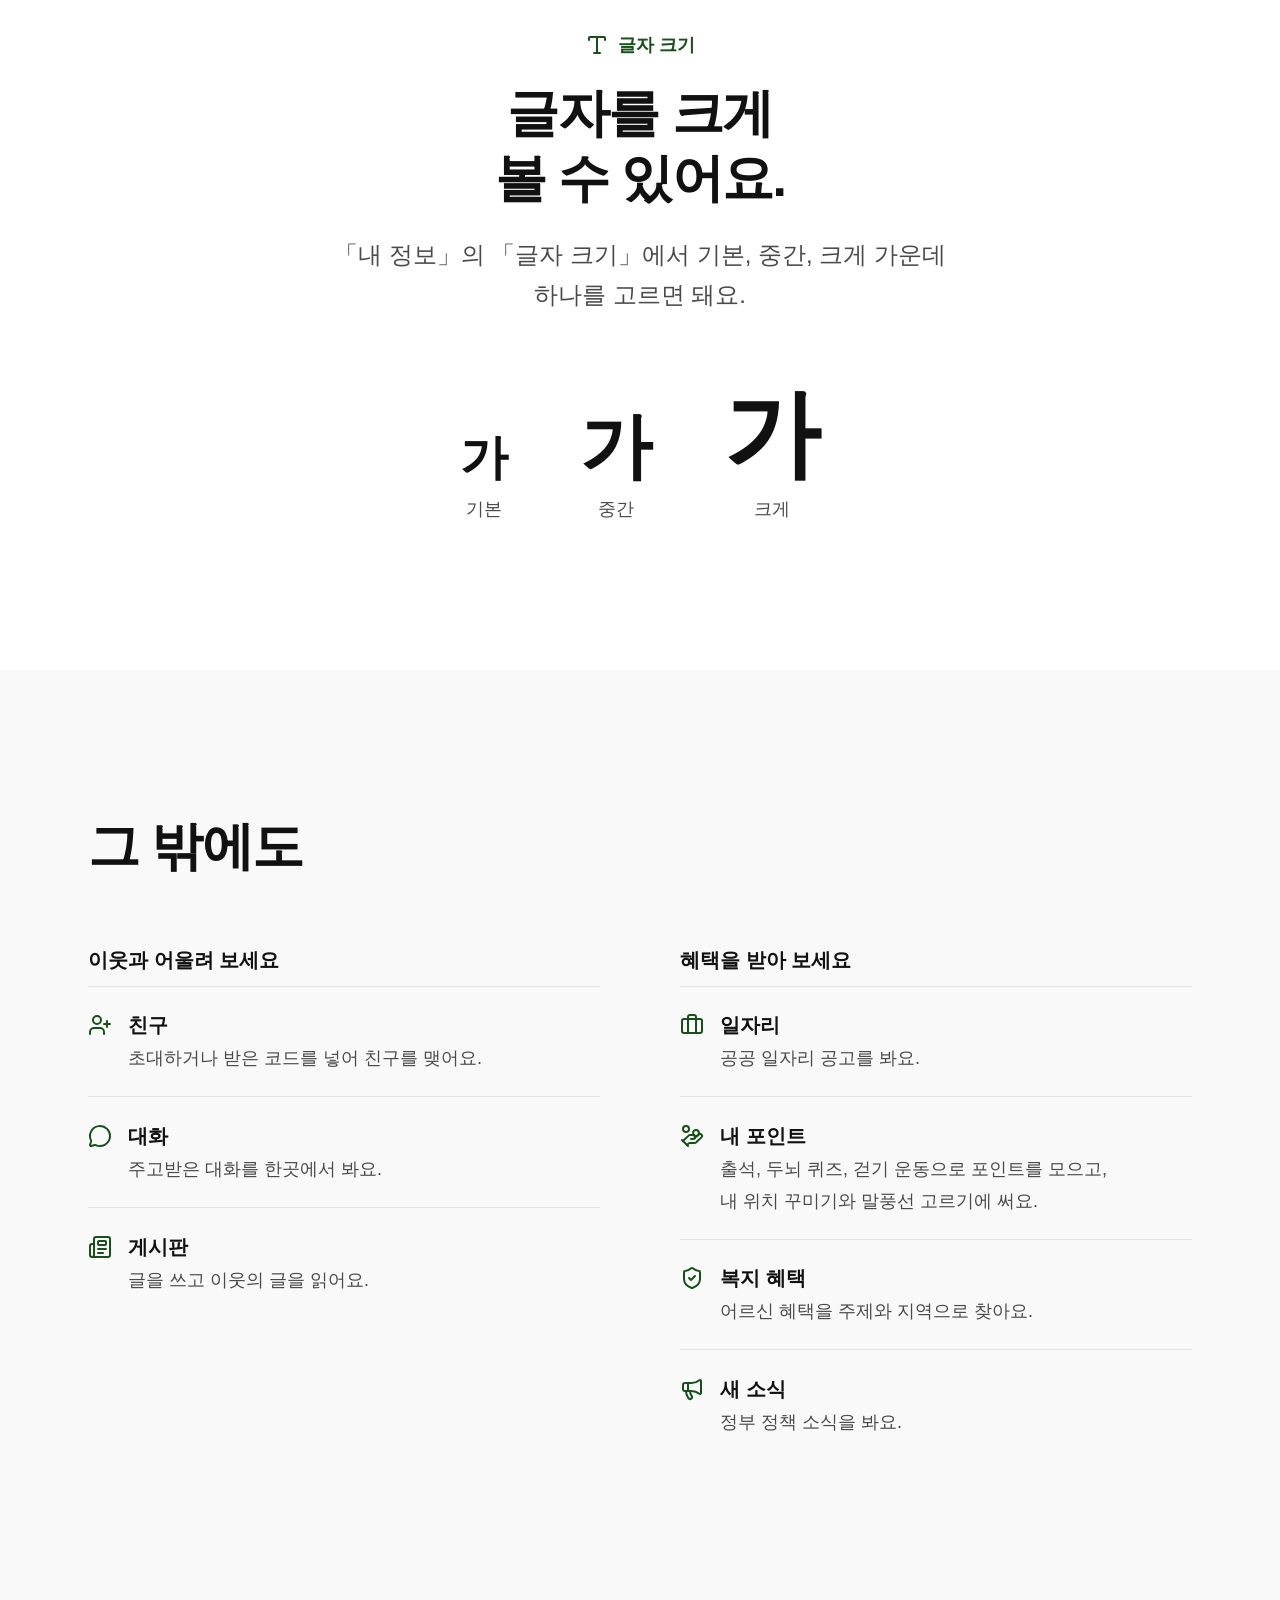
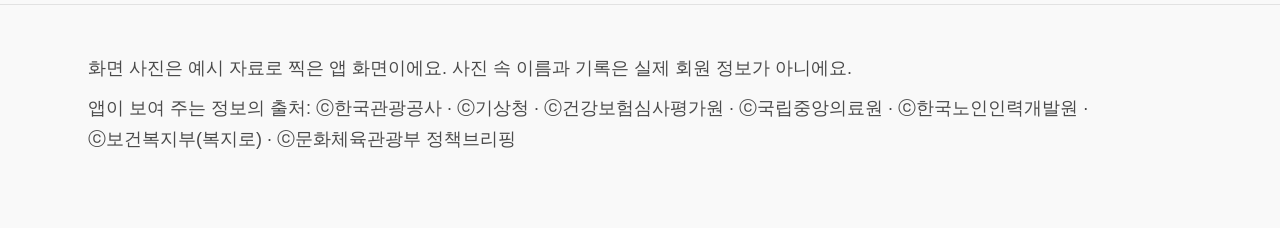
==== commit 839dbd28: "v2 독립 검수를 반영한다 — 줄바꿈 갈림 · 문장 범위 · 큰 글자 넘침 - 「…」 뒤 조사가 다음 줄 첫머리로 떨어지던 17곳에 WORD JOINER(U+2060)를 넣는다. " ====
--- a/index.html
+++ b/index.html
@@ -74,7 +74,7 @@
   <div class="wrap">
     <div>
       <h1>가볼 곳을 찾고<br>모임을 열어<br>함께 가요.</h1>
-      <p class="lead">가까운 가볼 곳과 축제를 찾고, 그곳에 모임을 열어 함께 가는 앱이에요.</p>
+      <p class="lead">가까운 가볼 곳과 축제를 찾고, 그곳에 모임을 열어 함께 가는 앱이에요.</p>
     </div>
     <figure class="phone">
       <img src="assets/screens/welcome.png" width="720" height="1435"
@@ -84,20 +84,20 @@
 </section>
 
 <!-- 내 주변 — 앱 화면 사진이 없는 자리라 지도 그림을 지어 그리지 않고, 홈 타일의 네 낱말을 크게 쓴다 -->
-<section class="feature tone" aria-labelledby="s-near">
-  <div class="wrap">
-    <div>
-      <p class="kicker"><svg aria-hidden="true"><use href="#i-map"/></svg>내 주변</p>
+<section class="feature tone" aria-labelledby="k-near s-near">
+  <div class="wrap">
+    <div>
+      <p class="kicker" id="k-near"><svg aria-hidden="true"><use href="#i-map"/></svg>내 주변</p>
       <h2 id="s-near">가까운 가볼 곳과<br>축제를 찾아요.</h2>
       <ul class="lines">
-        <li>마음에 드는 곳은 「찜하기」로 담아 둬요.</li>
-        <li>그곳에 도착하면 「도장 찍기」를 눌러요.</li>
-        <li>「친구·가족에게 보내기」로 그곳을 알려요.</li>
-        <li>그곳에 열린 모임도 바로 <span class="nb">볼 수 있어요.</span></li>
+        <li>마음에 드는 곳은 「찜하기」⁠로 담아 둬요.</li>
+        <li>그곳에 도착하면 <span class="q">「도장 찍기」</span>⁠를 눌러요. 찜한 곳과 받은 도장은 <span class="q">「내 기록」</span>⁠에 모여요.</li>
+        <li>「친구·가족에게 보내기」⁠로 그곳을 알려요.</li>
+        <li>그곳에 열린 모임이 있으면 바로 <span class="nb">볼 수 있어요.</span></li>
       </ul>
     </div>
     <ul class="words" aria-label="내 주변에서 찾는 것">
-      <li>가볼 곳</li>
+      <li>가볼 곳</li>
       <li>축제</li>
       <li>쉼터</li>
       <li>병원</li>
@@ -105,15 +105,15 @@
   </div>
 </section>
 
-<section class="feature flip" aria-labelledby="s-gather">
-  <div class="wrap">
-    <div>
-      <p class="kicker"><svg aria-hidden="true"><use href="#i-users"/></svg>모임</p>
+<section class="feature flip" aria-labelledby="k-gather s-gather">
+  <div class="wrap">
+    <div>
+      <p class="kicker" id="k-gather"><svg aria-hidden="true"><use href="#i-users"/></svg>모임</p>
       <h2 id="s-gather">그곳에 모임을 열고<br>함께 가요.</h2>
       <ul class="lines">
-        <li>「모임 만들기」에서 만날 장소를 정해 모임을 열어요. 함께 갈 곳도 <span class="nb">고를 수 있어요.</span></li>
+        <li><span class="q">「모임 만들기」</span>⁠에서 만날 장소를 정해 모임을 열어요. 함께 갈 곳도 <span class="nb">고를 수 있어요.</span></li>
         <li>모임마다 대화방이 있어 함께 이야기를 나눠요.</li>
-        <li>만날 시각이 다가오면 「같이 걷기 시작」을 <span class="nb">누를 수 있어요.</span> 모이면 서로 위치가 보여요.</li>
+        <li>만날 시각이 다가오면 <span class="q">「같이 걷기 시작」</span>⁠을 <span class="nb">누를 수 있어요.</span> 모이면 서로 위치가 보여요.</li>
       </ul>
     </div>
     <figure class="phone">
@@ -123,16 +123,16 @@
   </div>
 </section>
 
-<section class="feature tone" aria-labelledby="s-walk">
-  <div class="wrap">
-    <div>
-      <p class="kicker"><svg aria-hidden="true"><use href="#i-footprints"/></svg>걷기 운동</p>
+<section class="feature tone" aria-labelledby="k-walk s-walk">
+  <div class="wrap">
+    <div>
+      <p class="kicker" id="k-walk"><svg aria-hidden="true"><use href="#i-footprints"/></svg>걷기 운동</p>
       <h2 id="s-walk">산책을 재고<br>걸을 길을 골라요.</h2>
       <ul class="lines">
-        <li>「산책 시작하기」를 누르면 걸은 시간과 거리를 재요.</li>
-        <li>「오늘 외출」에서 날씨를 보고 나서요.</li>
-        <li>「걷기 코스 모두 보기」에서 걸을 길을 골라요. 코스마다 정한 만큼 걸으면 완주 인증을 <span class="nb">받을 수 있어요.</span></li>
-        <li>다녀와서 받은 도장과 완주 인증은 「내 기록」에 모여요.</li>
+        <li><span class="q">「산책 시작하기」</span>⁠를 누르면 걸은 시간과 거리를 재요.</li>
+        <li><span class="q">「오늘 외출」</span>⁠에서 날씨를 보고 나서요.</li>
+        <li>「걷기 코스 모두 보기」⁠에서 걸을 길을 골라요. 완주 인증이 되는 코스는 정한 만큼 걸으면 인증을 받아요.</li>
+        <li>받은 완주 인증은 <span class="q">「내 기록」</span>⁠에서 다시 봐요.</li>
       </ul>
     </div>
     <figure class="phone">
@@ -142,16 +142,16 @@
   </div>
 </section>
 
-<section class="feature flip" aria-labelledby="s-care">
-  <div class="wrap">
-    <div>
-      <p class="kicker"><svg aria-hidden="true"><use href="#i-siren"/></svg>안심</p>
+<section class="feature flip" aria-labelledby="k-care s-care">
+  <div class="wrap">
+    <div>
+      <p class="kicker" id="k-care"><svg aria-hidden="true"><use href="#i-siren"/></svg>안심</p>
       <h2 id="s-care">위급할 때<br>소중한 분에게 알려요.</h2>
       <ul class="lines">
-        <li>「초대코드 만들기」나 「코드로 연결하기」로 소중한 분과 이어져요.</li>
-        <li>「도움 요청하기」를 누르면 5초 뒤 소중한 분에게 알려요. 「위급할 때 내 위치 보내기」에 동의해 두면 위치도 함께 보내요.</li>
-        <li>「안부 살핌」 — 앱을 열지 않으면 확인, 소중한 분, 도움 요청 차례로 알려요.</li>
-        <li>「가까운 응급실」을 보고 바로 <span class="nb">전화할 수 있어요.</span></li>
+        <li><span class="q">「초대코드 만들기」</span>⁠나 <span class="q">「코드로 연결하기」</span>⁠로 소중한 분과 이어져요.</li>
+        <li><span class="q">「도움 요청하기」</span>⁠를 누르면 5초 뒤 소중한 분에게 알려요. 「위급할 때 내 위치 보내기」⁠에 동의해 두면 위치도 함께 보내요.</li>
+        <li><span class="q">「안부 살핌」</span> — 앱을 열지 않으면 확인, 소중한 분, 도움 요청 차례로 알려요.</li>
+        <li><span class="q">「가까운 응급실」</span>⁠을 보고 바로 <span class="nb">전화할 수 있어요.</span></li>
       </ul>
     </div>
     <figure class="phone">
@@ -162,11 +162,11 @@
 </section>
 
 <!-- 글자 크기 — 앱 lib/core/settings/text_size.dart의 세 단계(기본 1.0 · 중간 1.5 · 크게 2.0)를 같은 배율로 보인다 -->
-<section class="stage tone" aria-labelledby="s-text">
-  <div class="wrap">
-    <p class="kicker"><svg aria-hidden="true"><use href="#i-type"/></svg>글자 크기</p>
-    <h2 id="s-text">글자는 크게<br>볼 수 있어요.</h2>
-    <p class="lead">「내 정보」의 「글자 크기」에서 기본, 중간, 크게 가운데 하나를 고르면 돼요.</p>
+<section class="stage tone" aria-labelledby="k-text s-text">
+  <div class="wrap">
+    <p class="kicker" id="k-text"><svg aria-hidden="true"><use href="#i-type"/></svg>글자 크기</p>
+    <h2 id="s-text">글자를 크게<br>볼 수 있어요.</h2>
+    <p class="lead"><span class="q">「내 정보」</span>⁠의 <span class="q">「글자 크기」</span>⁠에서 기본, 중간, 크게 가운데 하나를 고르면 돼요.</p>
     <div class="scale" aria-hidden="true">
       <figure><span style="--f: 1">가</span><figcaption>기본</figcaption></figure>
       <figure><span style="--f: 1.5">가</span><figcaption>중간</figcaption></figure>
@@ -213,7 +213,7 @@
 <footer class="foot">
   <div class="wrap">
     <p>화면 사진은 예시 자료로 찍은 앱 화면이에요. 사진 속 이름과 기록은 실제 회원 정보가 아니에요.</p>
-    <p>앱이 보여 주는 정보의 출처: <span class="nb">ⓒ한국관광공사</span> · <span class="nb">ⓒ기상청</span> · <span class="nb">ⓒ건강보험심사평가원</span> · <span class="nb">ⓒ국립중앙의료원</span> · <span class="nb">ⓒ한국노인인력개발원</span> · <span class="nb">ⓒ보건복지부(복지로)</span> · <span class="nb">ⓒ문화체육관광부 정책브리핑</span></p>
+    <p>앱이 보여 주는 정보의 출처: <span class="nb">ⓒ한국관광공사 ·</span> <span class="nb">ⓒ기상청 ·</span> <span class="nb">ⓒ건강보험심사평가원 ·</span> <span class="nb">ⓒ국립중앙의료원 ·</span> <span class="nb">ⓒ한국노인인력개발원 ·</span> <span class="nb">ⓒ보건복지부(복지로) ·</span> ⓒ문화체육관광부 정책브리핑</p>
   </div>
 </footer>
 
--- a/home.css
+++ b/home.css
@@ -62,6 +62,12 @@
 }
 
 .nb { white-space: nowrap; }  /* 「받을 수 있어요」처럼 한 덩어리로 읽히는 말을 줄 끝에서 가르지 않는다 */
+.q { white-space: nowrap; }   /* 「내 기록」 같은 짧은 단추 이름을 가운데서 가르지 않는다 */
+/* 기기 기본 글자를 키운 사람(약 1.2배 이상)에게는 묶음을 푼다 — em 미디어 쿼리는 기본 글자 크기를 따른다.
+   기본 16px에서는 304px 이하에서만 풀려 실제 휴대전화에서는 묶인 채다. */
+@media (max-width: 19em) {
+  .nb, .q { white-space: normal; }
+}
 
 .tone { background: var(--paper); }  /* 구획을 상자 없이 바탕 한 겹으로만 가른다 */
 
@@ -101,7 +107,7 @@
 .phone img {
   border: 0.6rem solid var(--bezel);
   border-radius: 2.4rem;
-  background: #e7eaee;
+  background: var(--paper);
   box-shadow: var(--shadow);
   filter: var(--shot-filter);
 }
@@ -159,7 +165,7 @@
 .stage .kicker { justify-content: center; }
 .stage .lead { margin-left: auto; margin-right: auto; }
 .scale {
-  --base: 2.25rem;   /* 「기본」 한 글자의 크기 — 중간·크게는 여기에 앱과 같은 배율을 곱한다 */
+  --base: min(2.25rem, 9vw);   /* 「기본」 한 글자 — 중간·크게는 앱과 같은 배율을 곱한다 · 큰 글자 설정에서도 폭을 넘지 않게 9vw로 막는다 */
   display: flex;
   justify-content: center;
   align-items: flex-end;
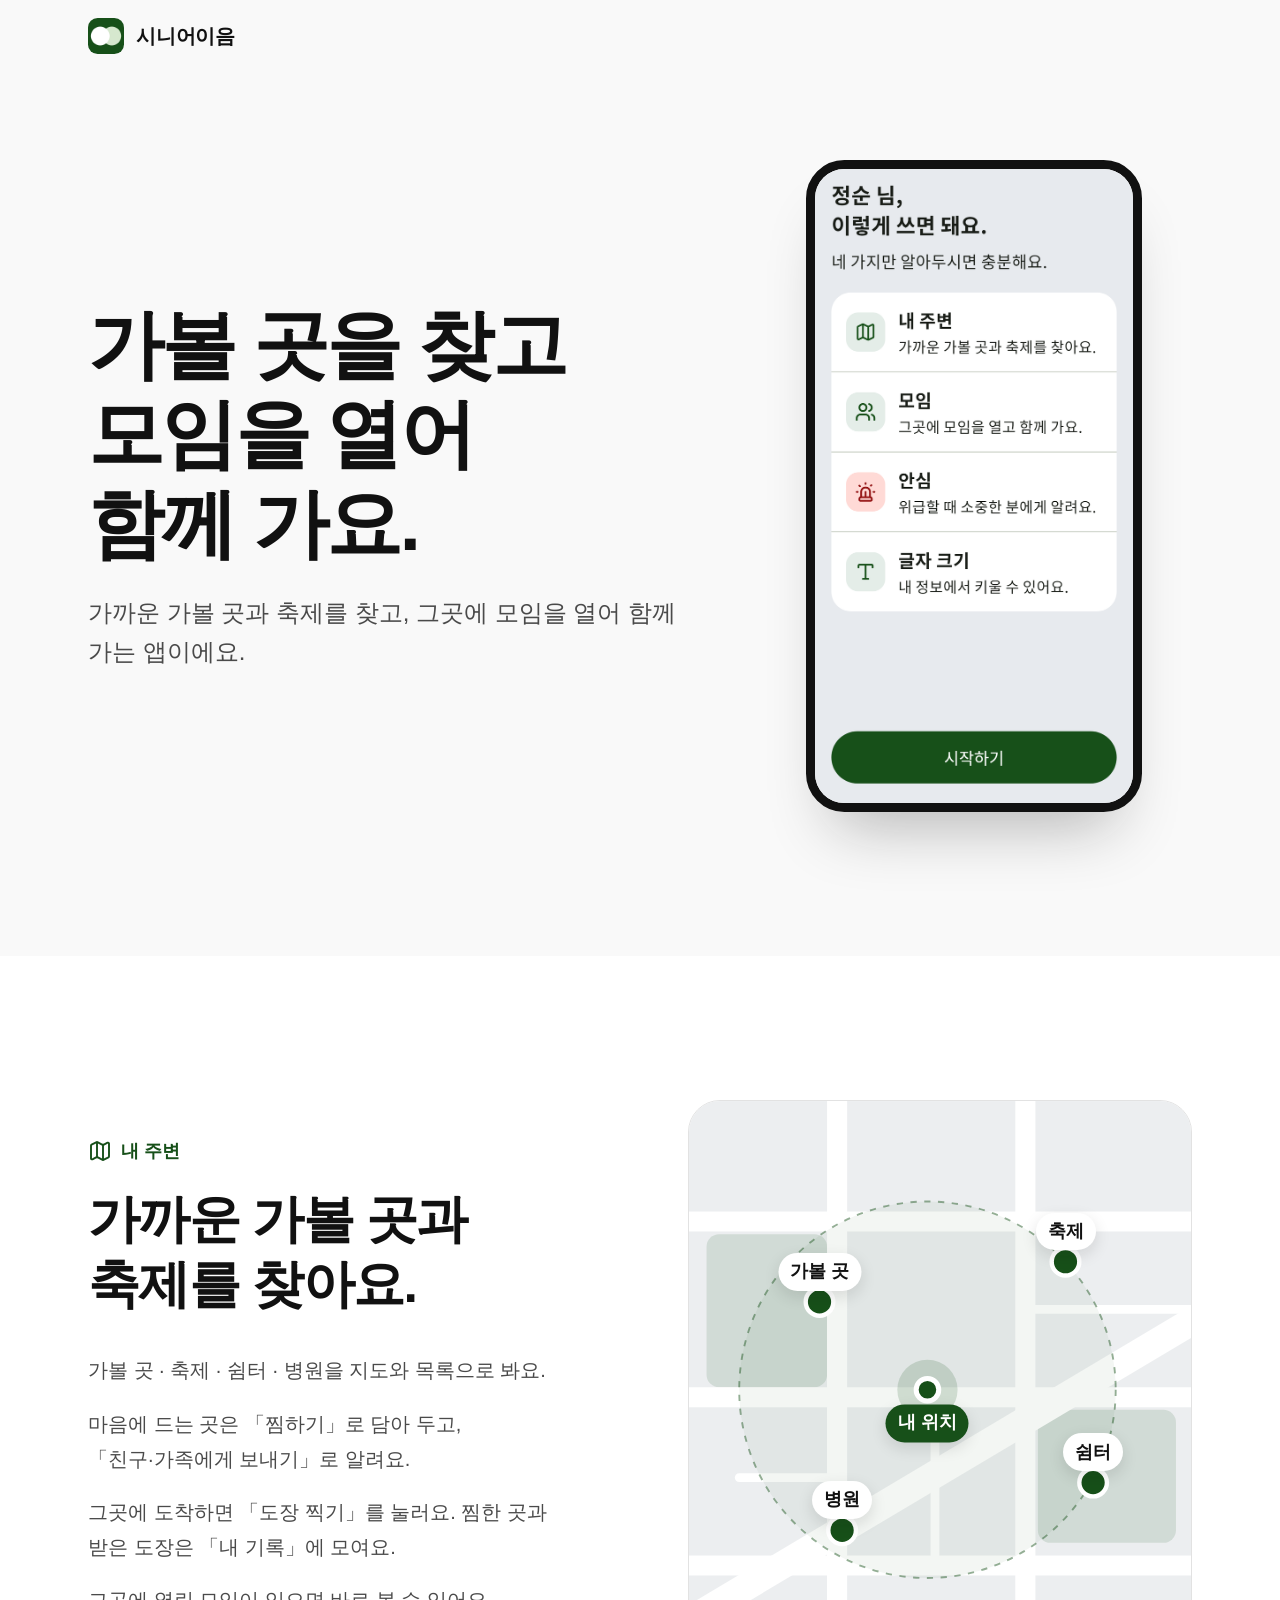
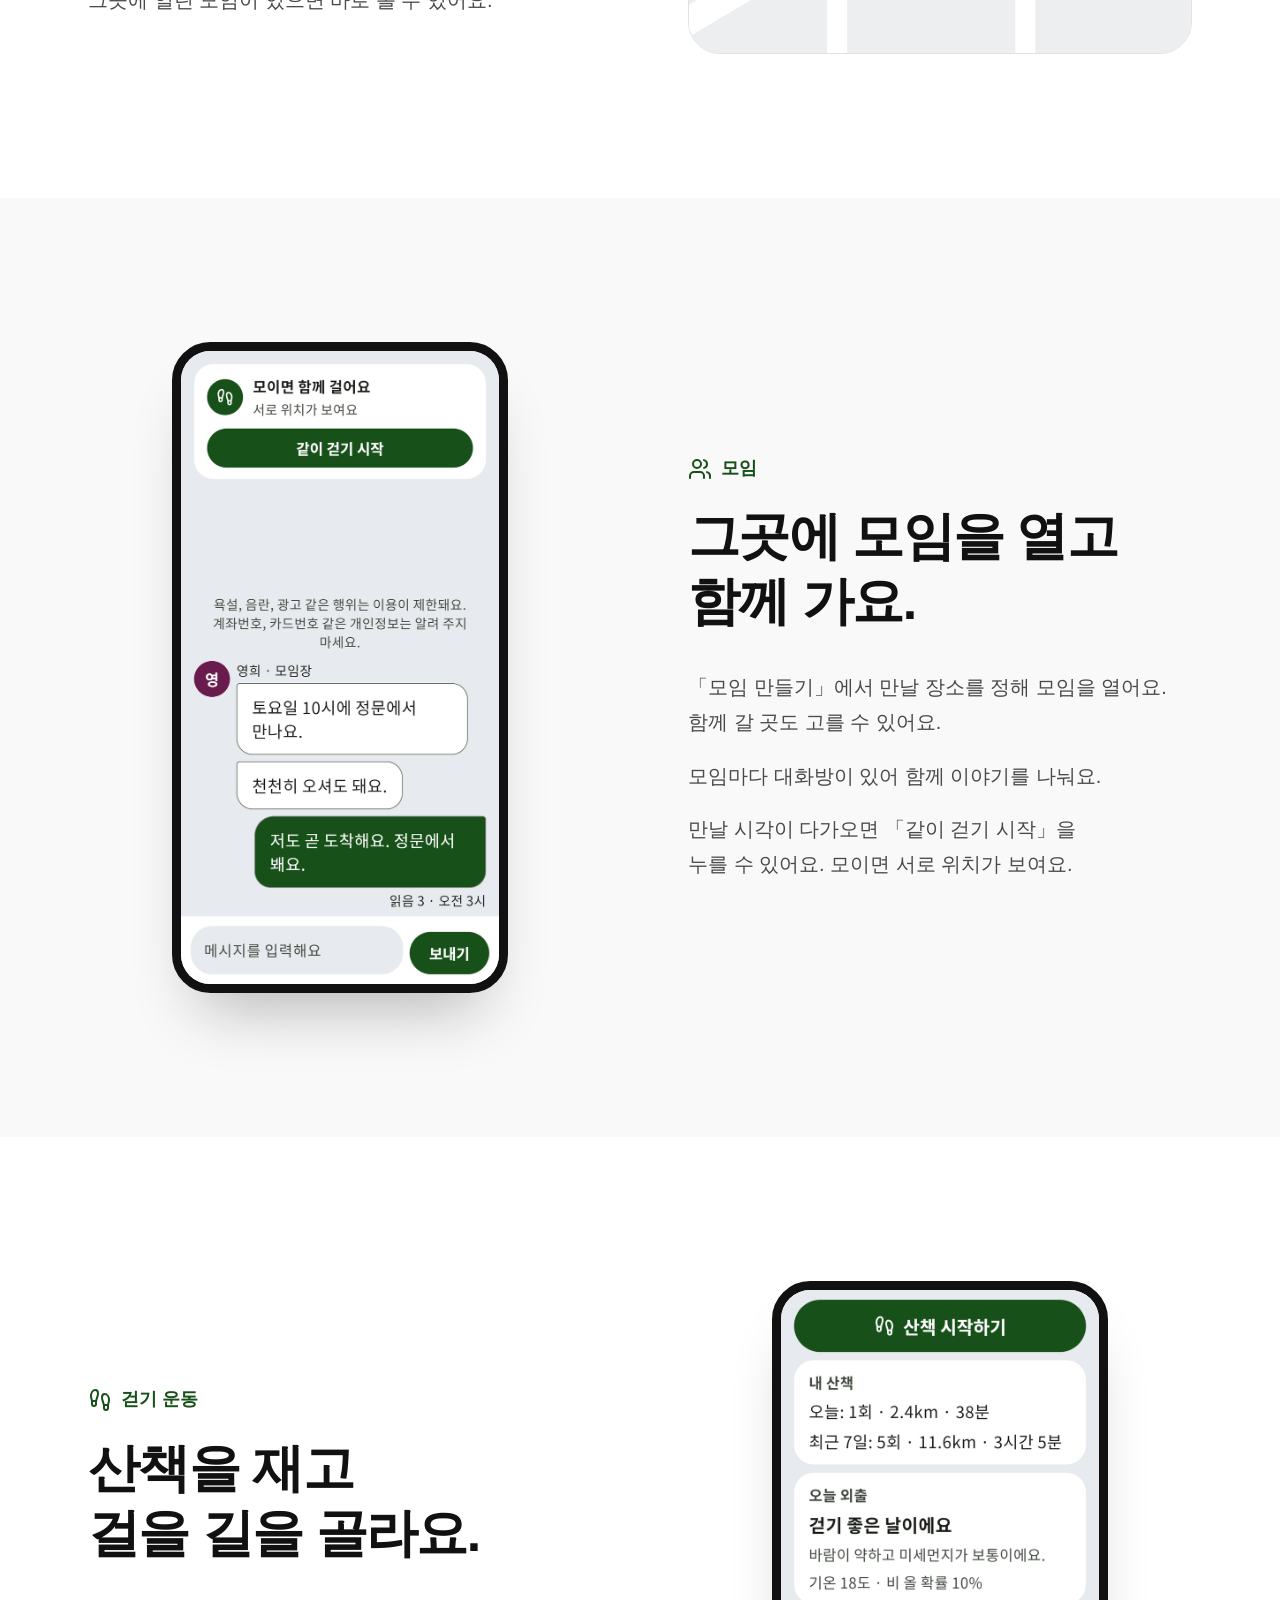
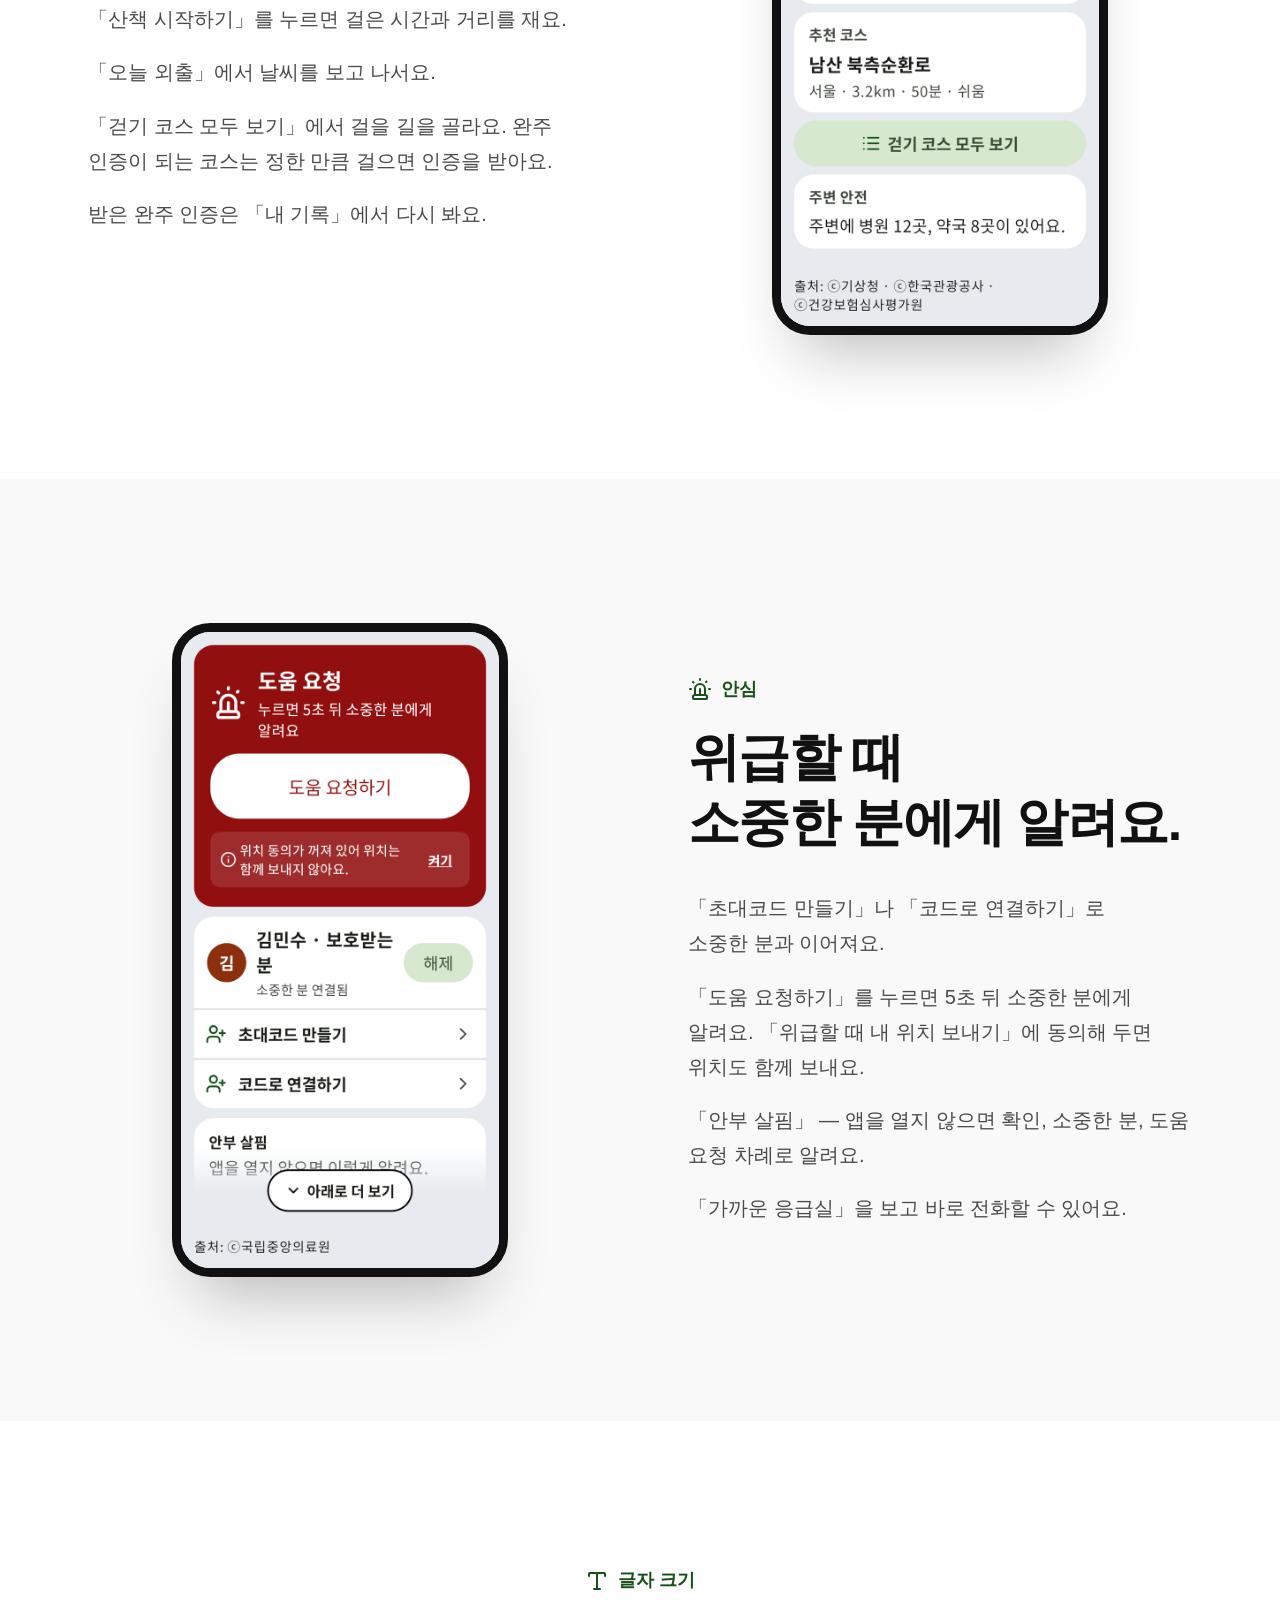
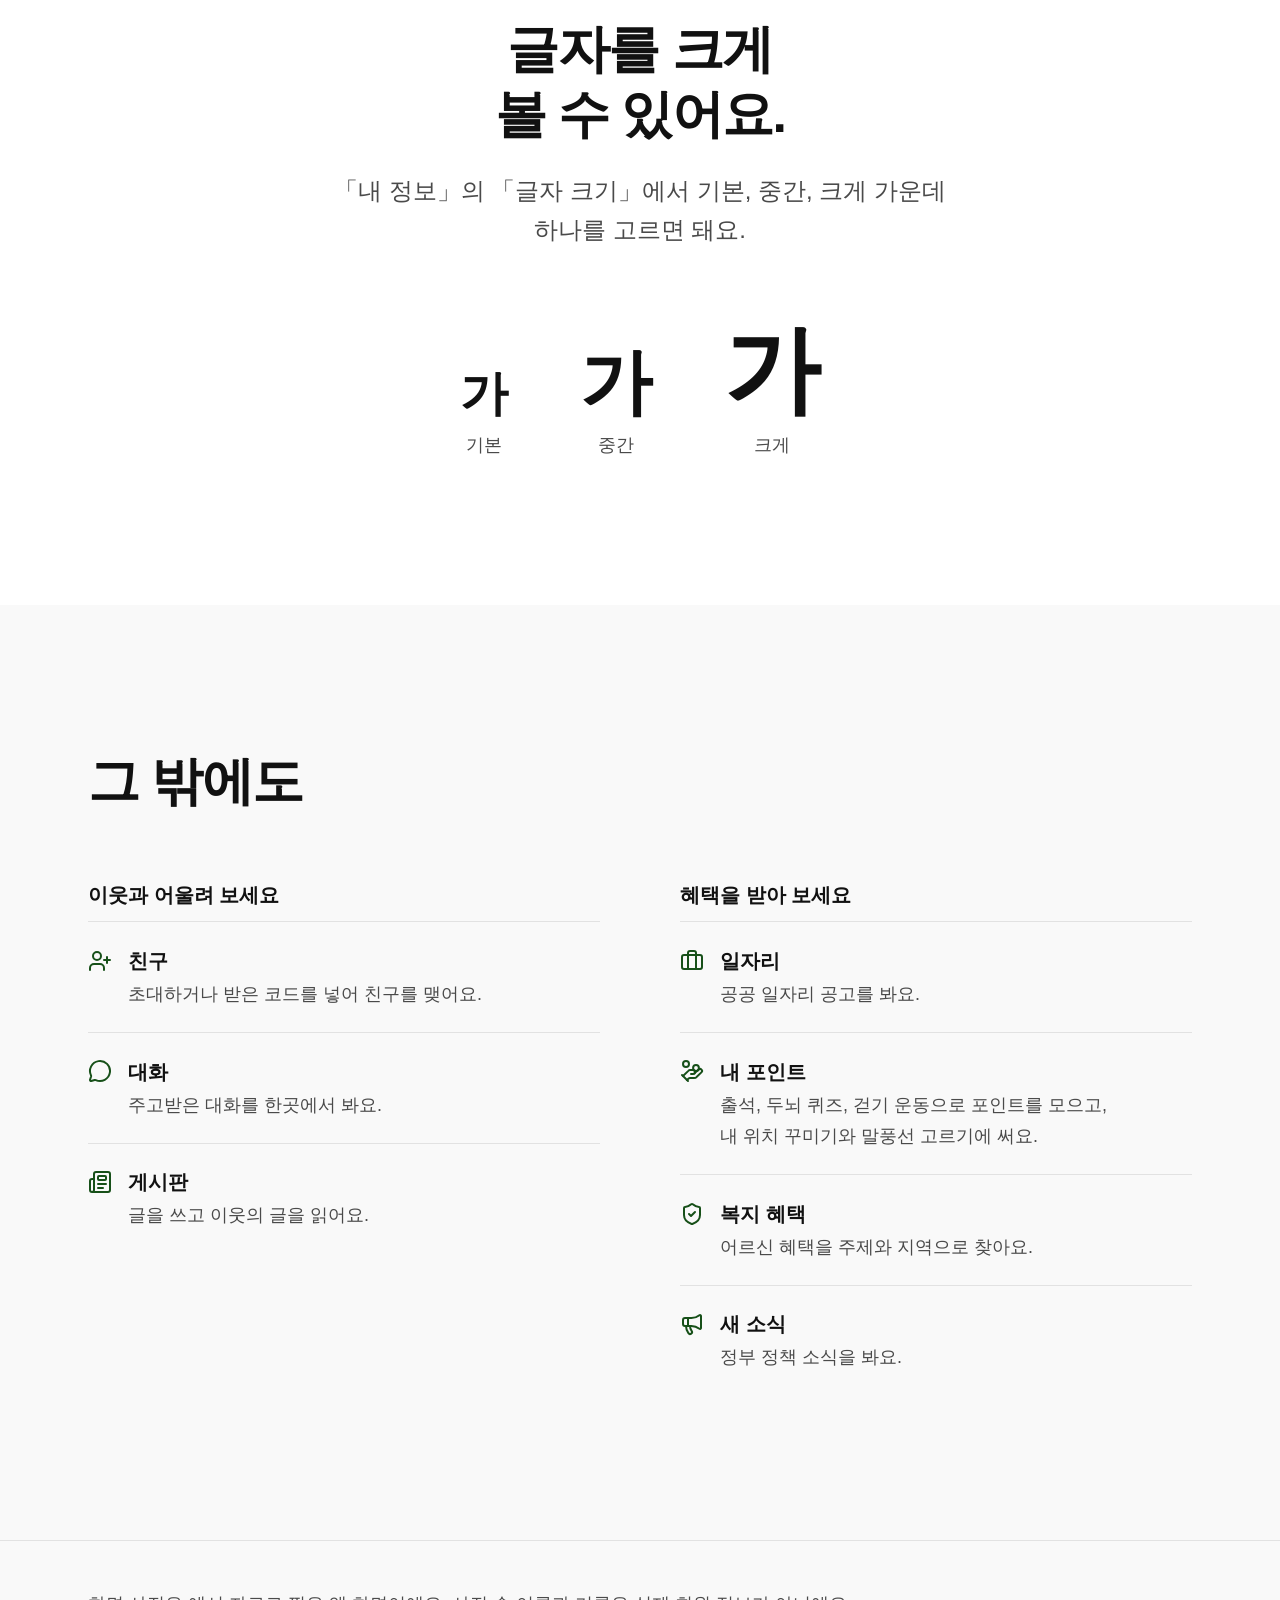
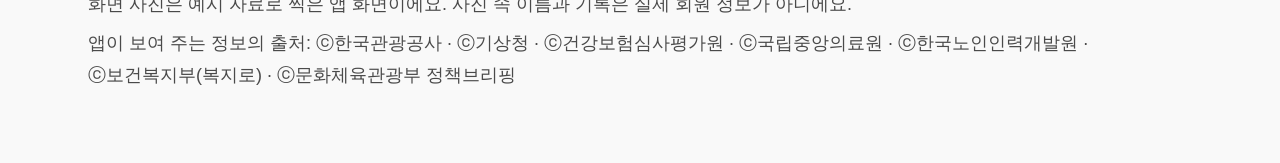
==== commit 3fdf24c4: "「내 주변」에 직접 그린 지도 그림을 넣는다 사용자 판정(10-05 plan 창 · v2 f98cb14): 「내 주변의 지도가 없네요. 그 부분을 추가해주세요.」 방법은 H1 창 " ====
--- a/index.html
+++ b/index.html
@@ -90,18 +90,37 @@
       <p class="kicker" id="k-near"><svg aria-hidden="true"><use href="#i-map"/></svg>내 주변</p>
       <h2 id="s-near">가까운 가볼 곳과<br>축제를 찾아요.</h2>
       <ul class="lines">
-        <li>마음에 드는 곳은 「찜하기」⁠로 담아 둬요.</li>
+        <li>가볼 곳 · 축제 · 쉼터 · 병원을 지도와 목록으로 봐요.</li>
+        <li>마음에 드는 곳은 「찜하기」⁠로 담아 두고, <span class="q">「친구·가족에게 보내기」</span>⁠로 알려요.</li>
         <li>그곳에 도착하면 <span class="q">「도장 찍기」</span>⁠를 눌러요. 찜한 곳과 받은 도장은 <span class="q">「내 기록」</span>⁠에 모여요.</li>
-        <li>「친구·가족에게 보내기」⁠로 그곳을 알려요.</li>
         <li>그곳에 열린 모임이 있으면 바로 <span class="nb">볼 수 있어요.</span></li>
       </ul>
     </div>
-    <ul class="words" aria-label="내 주변에서 찾는 것">
-      <li>가볼 곳</li>
-      <li>축제</li>
-      <li>쉼터</li>
-      <li>병원</li>
-    </ul>
+    <!-- 지도 그림 — 앱 화면 사진이 아니라 직접 그린 그림이다(골든은 지도 바탕이 비어 있다). 낱말은 홈 타일 부제 그대로 -->
+    <figure class="map" role="img" aria-label="내 위치 둘레의 가볼 곳, 축제, 쉼터, 병원을 지도 위에 보여 주는 그림">
+      <svg viewBox="0 0 400 440" aria-hidden="true" focusable="false">
+        <rect class="m-bg" width="400" height="440"/>
+        <rect class="m-park" x="14" y="106" width="96" height="122" rx="10"/>
+        <rect class="m-park" x="278" y="246" width="110" height="106" rx="10"/>
+        <g class="m-road">
+          <path d="M0 96H400M0 236H400M0 370H400M118 0V440M268 0V440"/>
+          <path class="m-wide" d="M-10 420L410 170"/>
+          <path class="m-lane" d="M196 236V370M268 166H400M40 300H118"/>
+        </g>
+        <circle class="m-reach" cx="190" cy="230" r="150"/>
+        <circle class="m-halo" cx="190" cy="230" r="24"/>
+        <circle class="m-me" cx="190" cy="230" r="9"/>
+        <circle class="m-pin" cx="104" cy="160" r="11"/>
+        <circle class="m-pin" cx="300" cy="128" r="11"/>
+        <circle class="m-pin" cx="322" cy="304" r="11"/>
+        <circle class="m-pin" cx="122" cy="342" r="11"/>
+      </svg>
+      <span class="m-label" style="left: 26%; top: 36.4%" aria-hidden="true">가볼 곳</span>
+      <span class="m-label" style="left: 75%; top: 29.1%" aria-hidden="true">축제</span>
+      <span class="m-label" style="left: 80.5%; top: 69.1%" aria-hidden="true">쉼터</span>
+      <span class="m-label" style="left: 30.5%; top: 77.7%" aria-hidden="true">병원</span>
+      <span class="m-label m-label-me" style="left: 47.5%; top: 52.3%" aria-hidden="true">내 위치</span>
+    </figure>
   </div>
 </section>
 
@@ -213,7 +232,7 @@
 <footer class="foot">
   <div class="wrap">
     <p>화면 사진은 예시 자료로 찍은 앱 화면이에요. 사진 속 이름과 기록은 실제 회원 정보가 아니에요.</p>
-    <p>앱이 보여 주는 정보의 출처: <span class="nb">ⓒ한국관광공사 ·</span> <span class="nb">ⓒ기상청 ·</span> <span class="nb">ⓒ건강보험심사평가원 ·</span> <span class="nb">ⓒ국립중앙의료원 ·</span> <span class="nb">ⓒ한국노인인력개발원 ·</span> <span class="nb">ⓒ보건복지부(복지로) ·</span> ⓒ문화체육관광부 정책브리핑</p>
+    <p>앱이 보여 주는 정보의 출처: <span class="nb">ⓒ한국관광공사 ·</span> <span class="nb">ⓒ기상청 ·</span> <span class="nb">ⓒ건강보험심사평가원 ·</span> <span class="nb">ⓒ국립중앙의료원 ·</span> <span class="nb">ⓒ한국노인인력개발원 ·</span> <span class="nb">ⓒ보건복지부(복지로) ·</span> ⓒ⁠문화체육관광부 정책브리핑</p>
   </div>
 </footer>
 
--- a/home.css
+++ b/home.css
@@ -14,6 +14,8 @@
   --bezel: #111111;
   --shadow: 0 2.5rem 4rem -1.75rem rgba(17, 17, 17, 0.3);
   --shot-filter: none;
+  --map-bg: #eceef0;
+  --map-road: #ffffff;
   --gutter: 1.5rem;
   --max: 72rem;
   --section: clamp(5rem, 14vw, 9rem);
@@ -30,6 +32,8 @@
     --bezel: #2e2e2e;
     --shadow: 0 2.5rem 4rem -1.75rem rgba(0, 0, 0, 0.7);
     --shot-filter: brightness(0.88);  /* 앱 화면은 밝은 판뿐이라 어두운 바탕에서 눈부시지 않게 */
+    --map-bg: #1f2022;
+    --map-road: #303236;
   }
 }
 
@@ -148,17 +152,44 @@
   color: var(--muted);
 }
 
-/* 내 주변 — 사진 대신 글자를 그림처럼 */
-.words {
-  list-style: none;
-  padding: 0;
-  font-size: clamp(2.75rem, 11vw, 5.5rem);
-  font-weight: 800;
-  line-height: 1.15;
-  letter-spacing: -0.04em;
-}
-.words li { padding: 0.3em 0; }
-.words li + li { border-top: 1px solid var(--hair); }
+/* 내 주변 — 직접 그린 지도 그림. 바탕·길은 무채색, 공원·핀·반경은 강조색 하나를 옅고 진하게만 쓴다.
+   낱말은 SVG 글자가 아니라 HTML이다 — 18px 기준과 기기 글자 크기 설정을 그대로 따르게. */
+.map {
+  position: relative;
+  width: 100%;
+  max-width: 32rem;
+  margin: 0 auto;
+  aspect-ratio: 400 / 440;
+  border-radius: 2rem;
+  overflow: hidden;
+  border: 1px solid var(--hair);
+}
+.map svg { position: absolute; inset: 0; width: 100%; height: 100%; display: block; }
+.m-bg { fill: var(--map-bg); }
+.m-park { fill: var(--accent); fill-opacity: 0.12; }
+.m-road path { fill: none; stroke: var(--map-road); stroke-width: 16; stroke-linecap: round; }
+.m-road .m-wide { stroke-width: 22; }
+.m-road .m-lane { stroke-width: 7; }
+.m-reach { fill: var(--accent); fill-opacity: 0.05; stroke: var(--accent); stroke-opacity: 0.45; stroke-width: 1.5; stroke-dasharray: 5 6; }
+.m-halo { fill: var(--accent); fill-opacity: 0.16; }
+.m-me { fill: var(--accent); stroke: var(--paper); stroke-width: 4; }
+.m-pin { fill: var(--accent); stroke: var(--paper); stroke-width: 3.5; }
+.m-label {
+  position: absolute;
+  transform: translate(-50%, calc(-100% - 0.7rem));   /* 핀 바로 위에 선다 */
+  padding: 0.2rem 0.75rem;
+  border-radius: 999px;
+  background: var(--paper);
+  color: var(--ink);
+  font-weight: 700;
+  white-space: nowrap;
+  box-shadow: 0 0.35rem 1rem rgba(17, 17, 17, 0.12);
+}
+.m-label-me {
+  transform: translate(-50%, 0.9rem);   /* 내 위치는 점 아래에 */
+  background: var(--accent);
+  color: var(--paper);
+}
 
 /* ── 글자 크기 — 앱의 세 단계(기본 1.0 · 중간 1.5 · 크게 2.0)를 실제 글자로 ── */
 .stage { padding: var(--section) 0; text-align: center; }
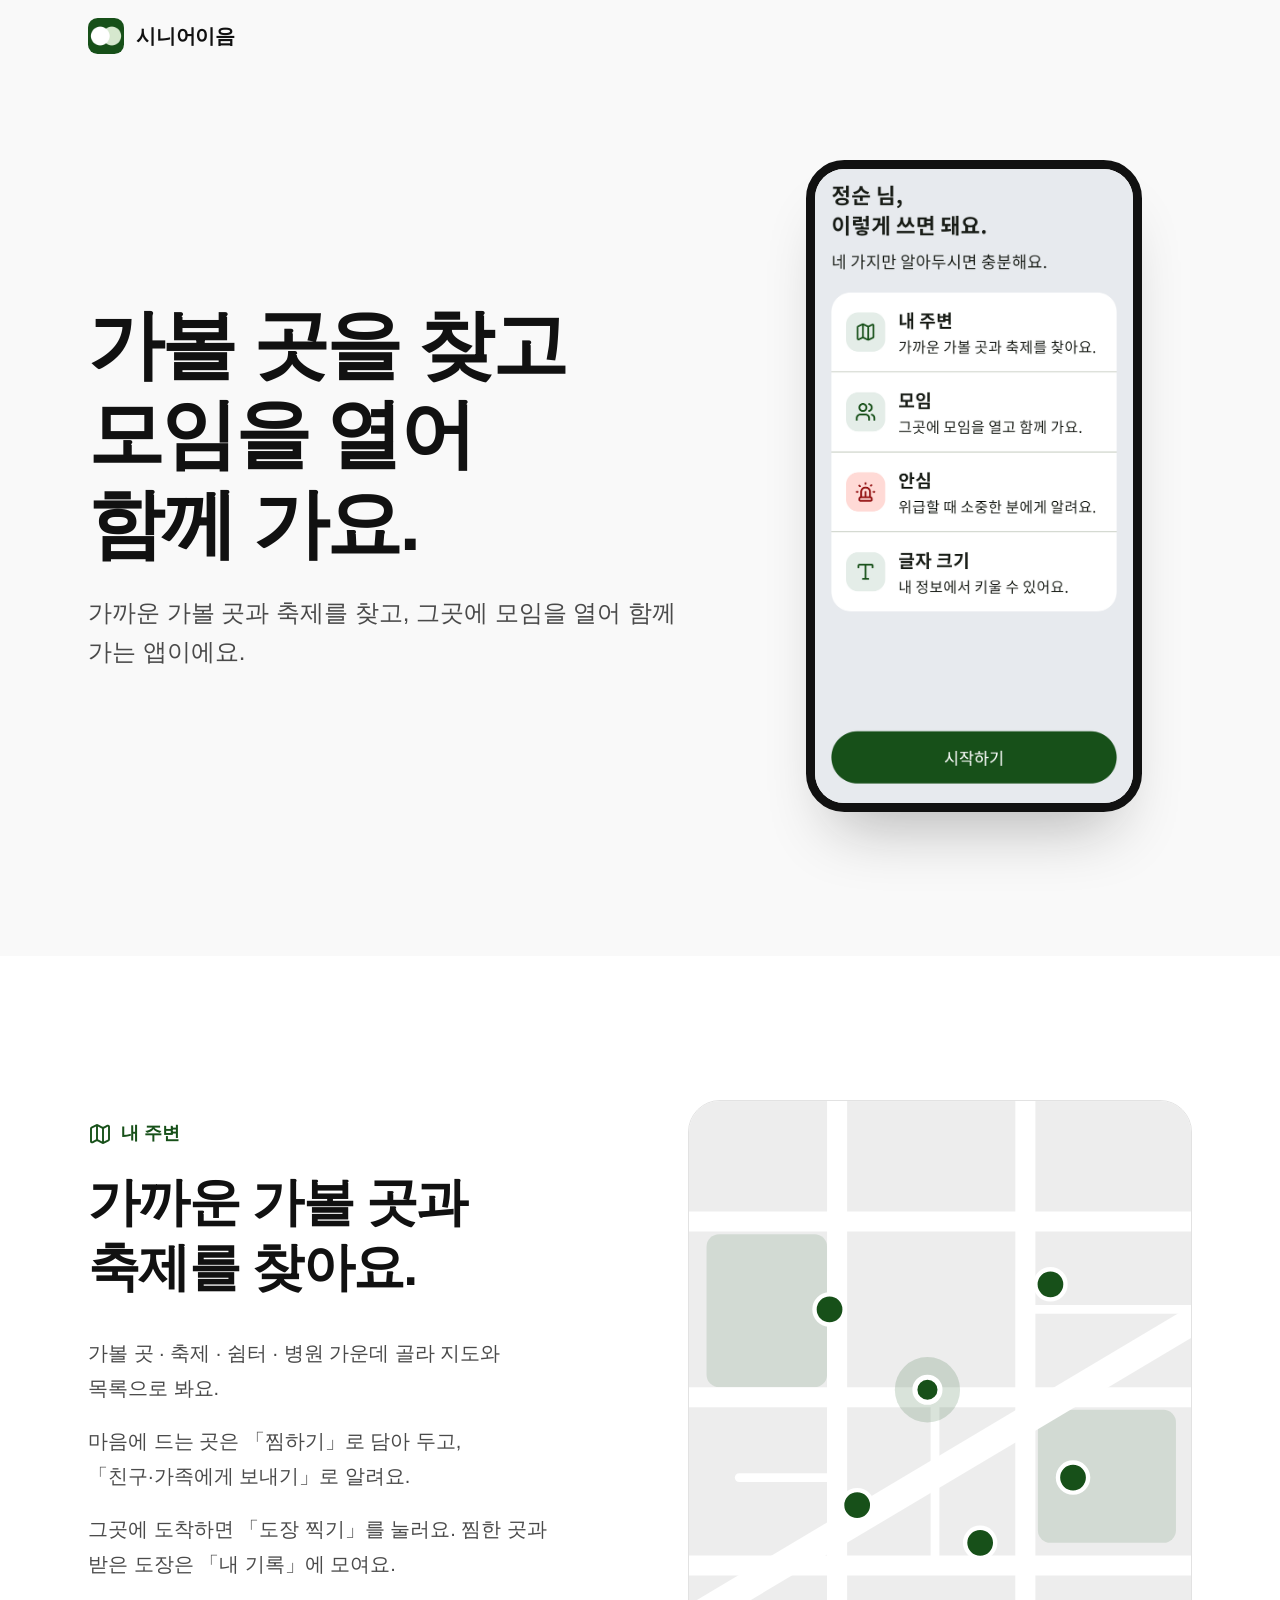
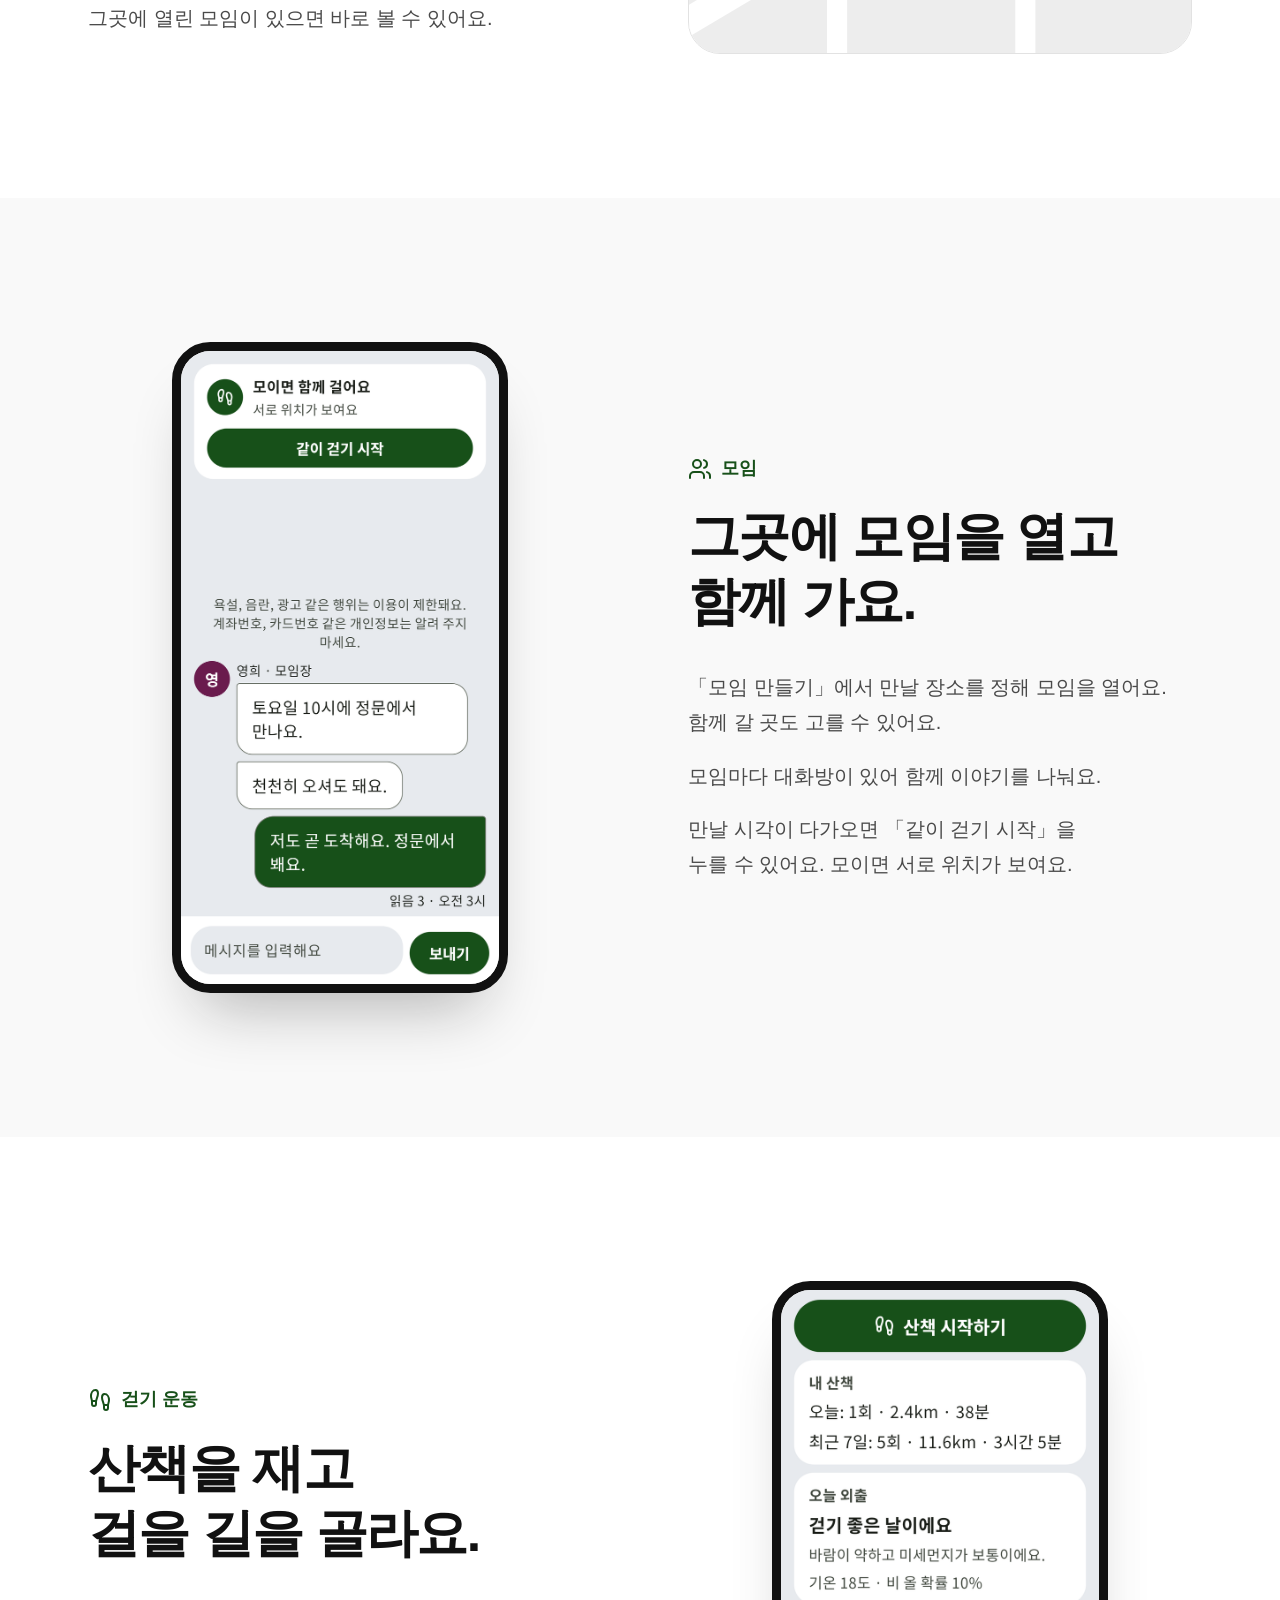
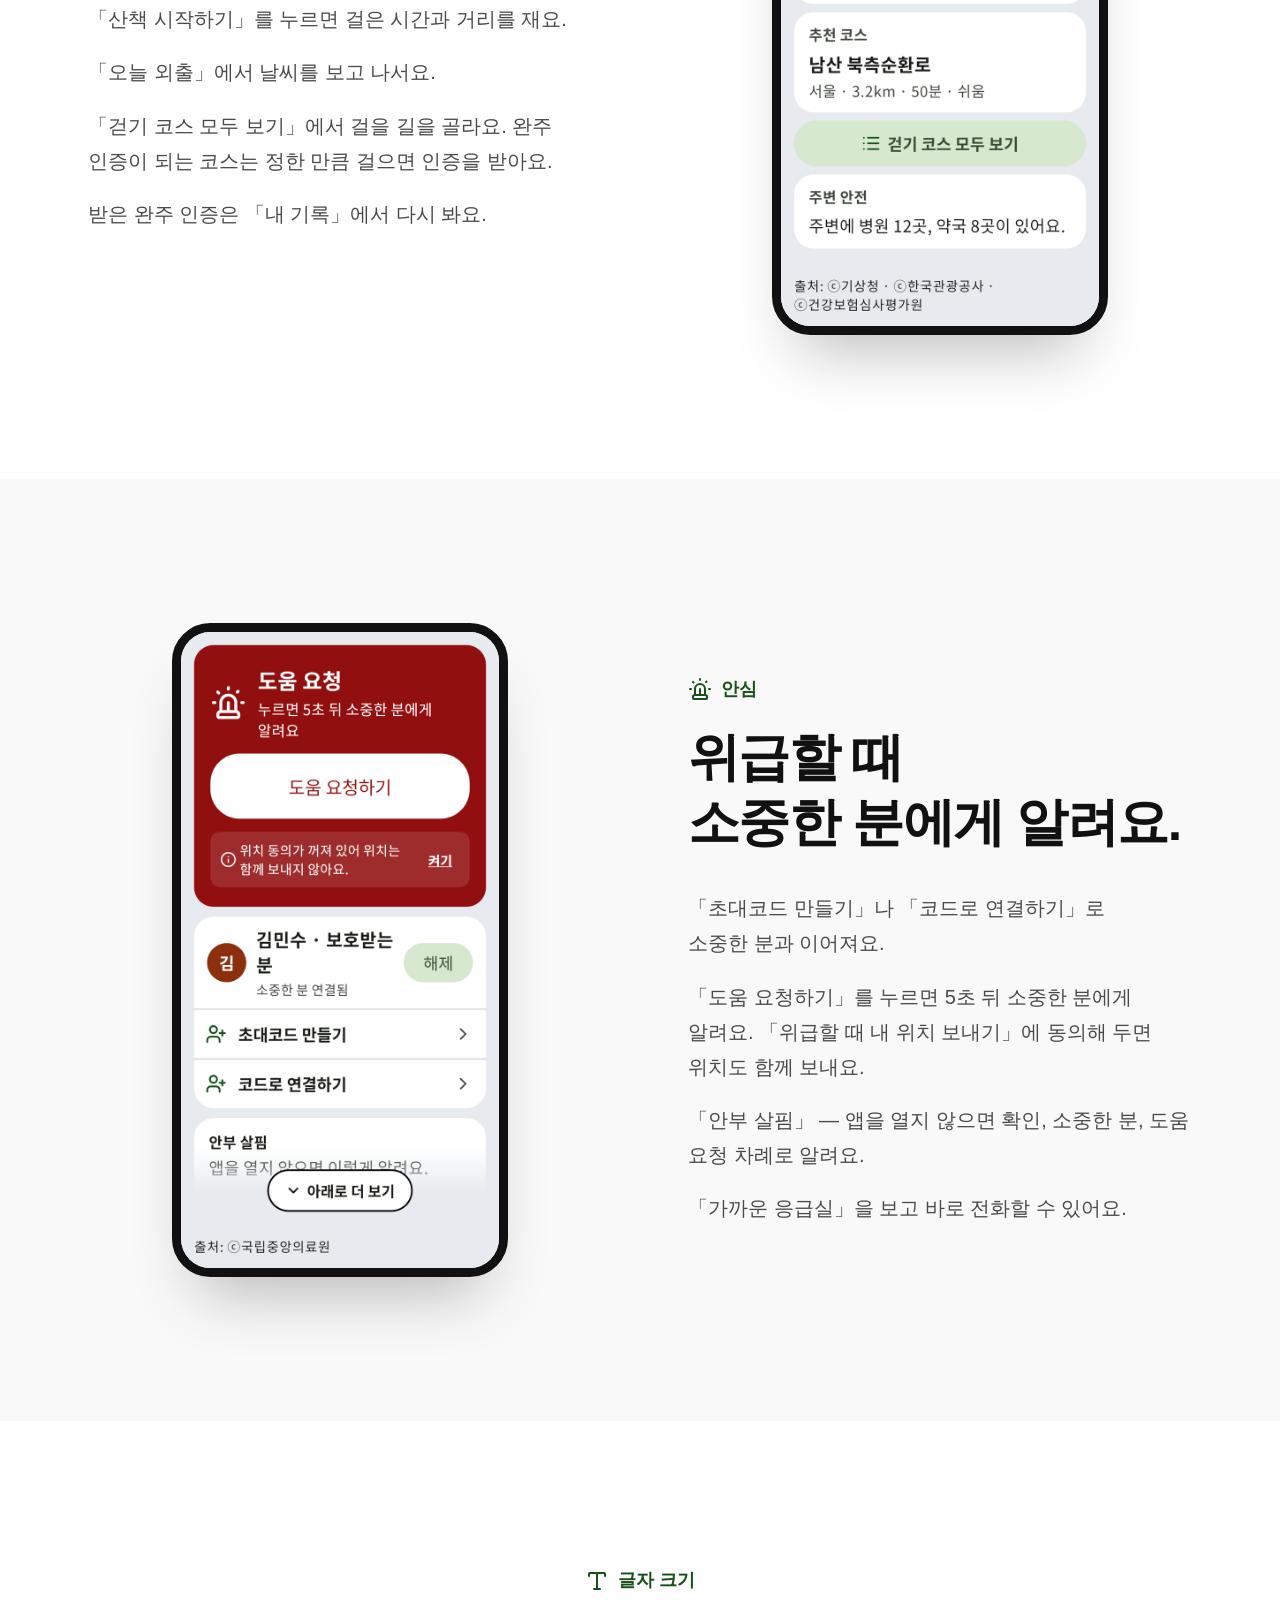
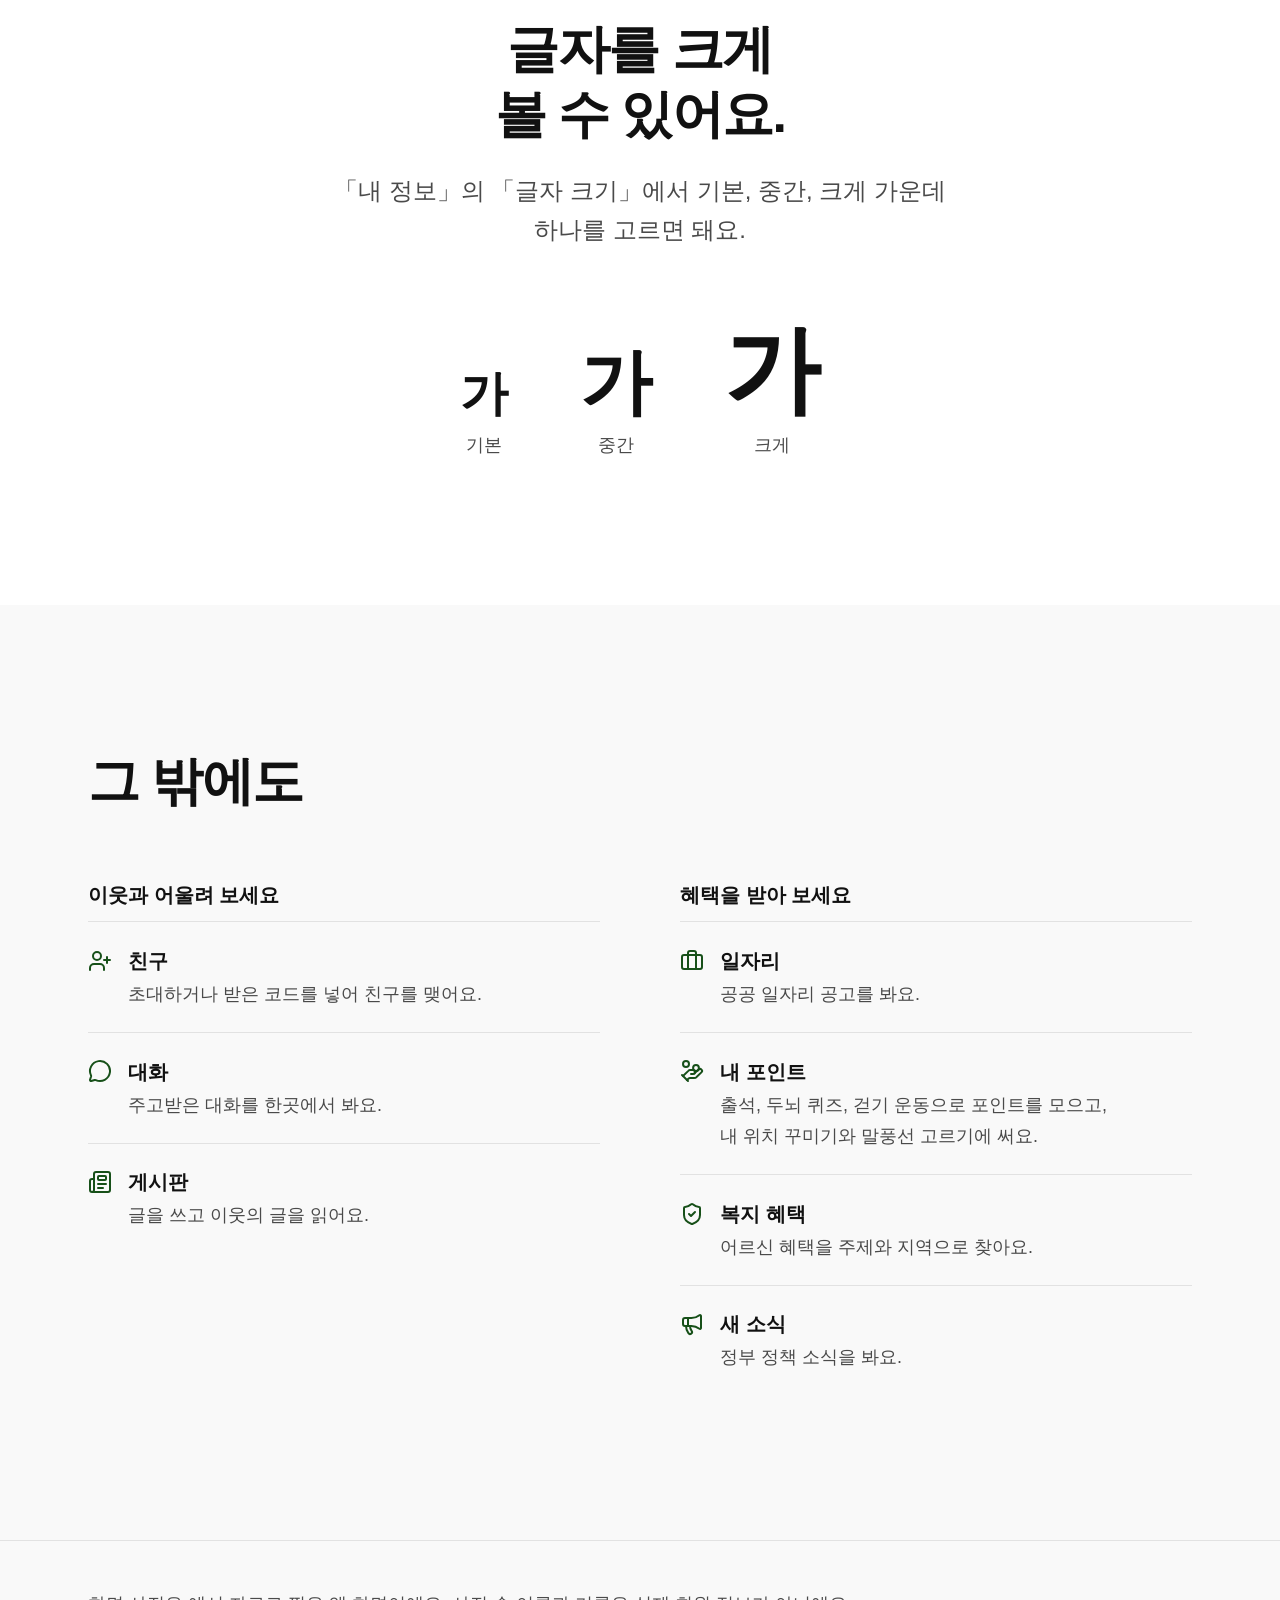
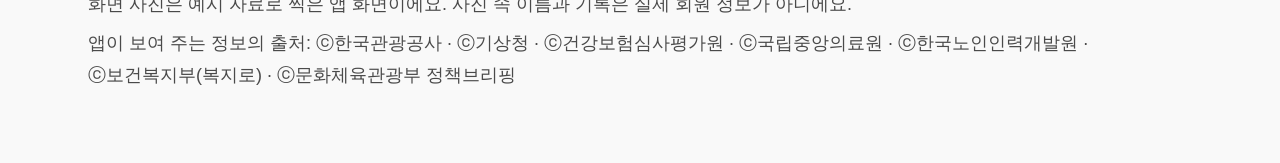
==== commit 1ed4592d: "지도 그림에서 글자 라벨과 반경 원을 빼고, 「가운데 골라」로 문장을 앱에 맞춘다 3fdf24c 독립 검수(헤드리스 Chrome 측정)를 반영한다. - 🔴 기본 글자에서도 360폭" ====
--- a/index.html
+++ b/index.html
@@ -83,21 +83,22 @@
   </div>
 </section>
 
-<!-- 내 주변 — 앱 화면 사진이 없는 자리라 지도 그림을 지어 그리지 않고, 홈 타일의 네 낱말을 크게 쓴다 -->
+<!-- 내 주변 — 앱 골든은 지도 바탕이 비어 있어 화면 사진 대신 직접 그린 지도 그림을 쓴다 -->
 <section class="feature tone" aria-labelledby="k-near s-near">
   <div class="wrap">
     <div>
       <p class="kicker" id="k-near"><svg aria-hidden="true"><use href="#i-map"/></svg>내 주변</p>
       <h2 id="s-near">가까운 가볼 곳과<br>축제를 찾아요.</h2>
       <ul class="lines">
-        <li>가볼 곳 · 축제 · 쉼터 · 병원을 지도와 목록으로 봐요.</li>
+        <li>가볼 곳 · 축제 · 쉼터 · 병원 가운데 골라 지도와 목록으로 봐요.</li>
         <li>마음에 드는 곳은 「찜하기」⁠로 담아 두고, <span class="q">「친구·가족에게 보내기」</span>⁠로 알려요.</li>
         <li>그곳에 도착하면 <span class="q">「도장 찍기」</span>⁠를 눌러요. 찜한 곳과 받은 도장은 <span class="q">「내 기록」</span>⁠에 모여요.</li>
         <li>그곳에 열린 모임이 있으면 바로 <span class="nb">볼 수 있어요.</span></li>
       </ul>
     </div>
-    <!-- 지도 그림 — 앱 화면 사진이 아니라 직접 그린 그림이다(골든은 지도 바탕이 비어 있다). 낱말은 홈 타일 부제 그대로 -->
-    <figure class="map" role="img" aria-label="내 위치 둘레의 가볼 곳, 축제, 쉼터, 병원을 지도 위에 보여 주는 그림">
+    <!-- 지도 그림 — 앱 화면 사진이 아니라 직접 그린 그림이다. 앱 지도처럼 내 위치 점과 고른 종류의 핀만 둔다
+         (글자 라벨은 좁은 폭·큰 글자에서 겹치고 잘려 뺐다 · 반경 원은 앱 지도에 없어 그리지 않는다) -->
+    <figure class="map" role="img" aria-label="종류를 고르면 내 위치 둘레의 그곳들이 지도 위에 뜨는 모습을 그린 그림">
       <svg viewBox="0 0 400 440" aria-hidden="true" focusable="false">
         <rect class="m-bg" width="400" height="440"/>
         <rect class="m-park" x="14" y="106" width="96" height="122" rx="10"/>
@@ -107,19 +108,14 @@
           <path class="m-wide" d="M-10 420L410 170"/>
           <path class="m-lane" d="M196 236V370M268 166H400M40 300H118"/>
         </g>
-        <circle class="m-reach" cx="190" cy="230" r="150"/>
-        <circle class="m-halo" cx="190" cy="230" r="24"/>
-        <circle class="m-me" cx="190" cy="230" r="9"/>
-        <circle class="m-pin" cx="104" cy="160" r="11"/>
-        <circle class="m-pin" cx="300" cy="128" r="11"/>
-        <circle class="m-pin" cx="322" cy="304" r="11"/>
-        <circle class="m-pin" cx="122" cy="342" r="11"/>
+        <circle class="m-halo" cx="190" cy="230" r="26"/>
+        <circle class="m-me" cx="190" cy="230" r="10"/>
+        <circle class="m-pin" cx="112" cy="166" r="12"/>
+        <circle class="m-pin" cx="288" cy="146" r="12"/>
+        <circle class="m-pin" cx="306" cy="300" r="12"/>
+        <circle class="m-pin" cx="134" cy="322" r="12"/>
+        <circle class="m-pin" cx="232" cy="352" r="12"/>
       </svg>
-      <span class="m-label" style="left: 26%; top: 36.4%" aria-hidden="true">가볼 곳</span>
-      <span class="m-label" style="left: 75%; top: 29.1%" aria-hidden="true">축제</span>
-      <span class="m-label" style="left: 80.5%; top: 69.1%" aria-hidden="true">쉼터</span>
-      <span class="m-label" style="left: 30.5%; top: 77.7%" aria-hidden="true">병원</span>
-      <span class="m-label m-label-me" style="left: 47.5%; top: 52.3%" aria-hidden="true">내 위치</span>
     </figure>
   </div>
 </section>
--- a/home.css
+++ b/home.css
@@ -14,7 +14,7 @@
   --bezel: #111111;
   --shadow: 0 2.5rem 4rem -1.75rem rgba(17, 17, 17, 0.3);
   --shot-filter: none;
-  --map-bg: #eceef0;
+  --map-bg: #ededed;
   --map-road: #ffffff;
   --gutter: 1.5rem;
   --max: 72rem;
@@ -32,8 +32,8 @@
     --bezel: #2e2e2e;
     --shadow: 0 2.5rem 4rem -1.75rem rgba(0, 0, 0, 0.7);
     --shot-filter: brightness(0.88);  /* 앱 화면은 밝은 판뿐이라 어두운 바탕에서 눈부시지 않게 */
-    --map-bg: #1f2022;
-    --map-road: #303236;
+    --map-bg: #202020;
+    --map-road: #313131;
   }
 }
 
@@ -152,8 +152,8 @@
   color: var(--muted);
 }
 
-/* 내 주변 — 직접 그린 지도 그림. 바탕·길은 무채색, 공원·핀·반경은 강조색 하나를 옅고 진하게만 쓴다.
-   낱말은 SVG 글자가 아니라 HTML이다 — 18px 기준과 기기 글자 크기 설정을 그대로 따르게. */
+/* 내 주변 — 직접 그린 지도 그림. 바탕·길은 순회색, 공원·내 위치·핀은 강조색 하나를 옅고 진하게만 쓴다.
+   그림 안에는 글자를 두지 않는다 — 좁은 폭·큰 글자 설정에서 겹치거나 잘리지 않게(종류 이름은 위 문장에 있다). */
 .map {
   position: relative;
   width: 100%;
@@ -170,26 +170,9 @@
 .m-road path { fill: none; stroke: var(--map-road); stroke-width: 16; stroke-linecap: round; }
 .m-road .m-wide { stroke-width: 22; }
 .m-road .m-lane { stroke-width: 7; }
-.m-reach { fill: var(--accent); fill-opacity: 0.05; stroke: var(--accent); stroke-opacity: 0.45; stroke-width: 1.5; stroke-dasharray: 5 6; }
 .m-halo { fill: var(--accent); fill-opacity: 0.16; }
 .m-me { fill: var(--accent); stroke: var(--paper); stroke-width: 4; }
 .m-pin { fill: var(--accent); stroke: var(--paper); stroke-width: 3.5; }
-.m-label {
-  position: absolute;
-  transform: translate(-50%, calc(-100% - 0.7rem));   /* 핀 바로 위에 선다 */
-  padding: 0.2rem 0.75rem;
-  border-radius: 999px;
-  background: var(--paper);
-  color: var(--ink);
-  font-weight: 700;
-  white-space: nowrap;
-  box-shadow: 0 0.35rem 1rem rgba(17, 17, 17, 0.12);
-}
-.m-label-me {
-  transform: translate(-50%, 0.9rem);   /* 내 위치는 점 아래에 */
-  background: var(--accent);
-  color: var(--paper);
-}
 
 /* ── 글자 크기 — 앱의 세 단계(기본 1.0 · 중간 1.5 · 크게 2.0)를 실제 글자로 ── */
 .stage { padding: var(--section) 0; text-align: center; }
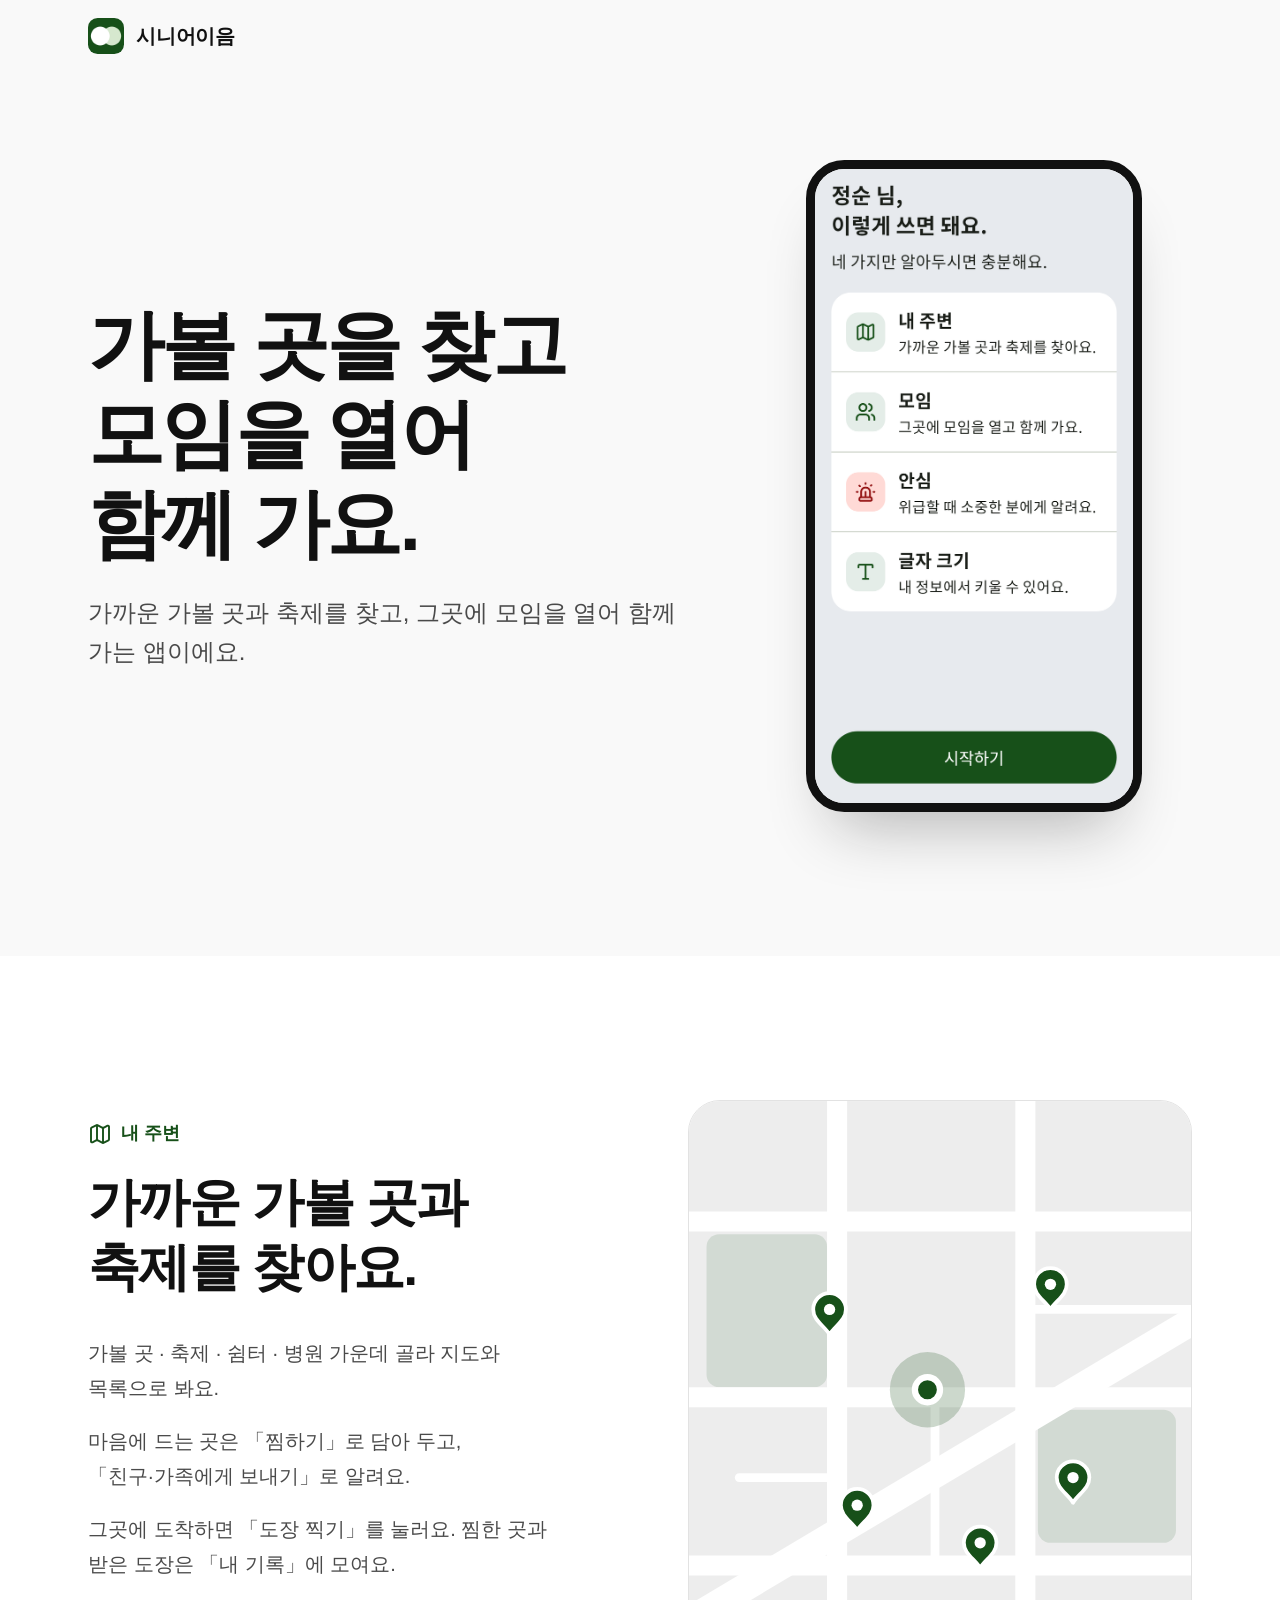
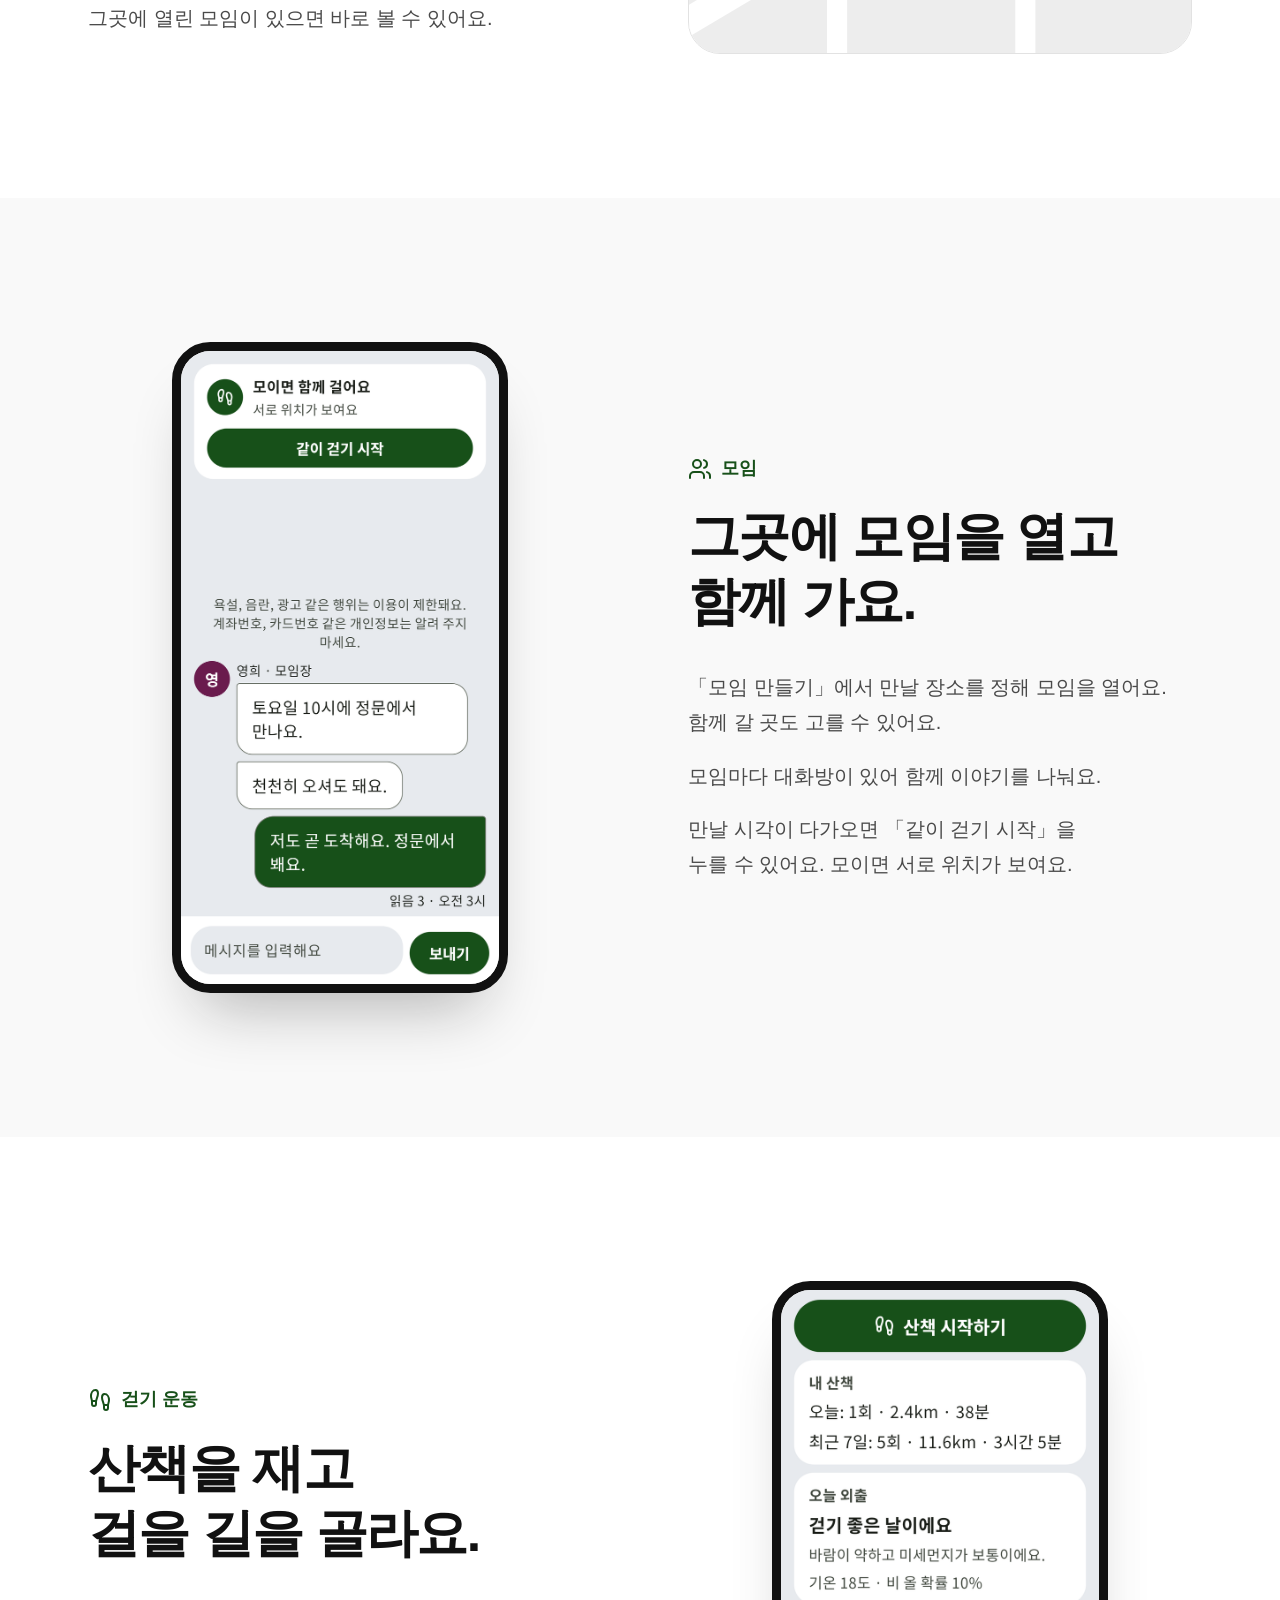
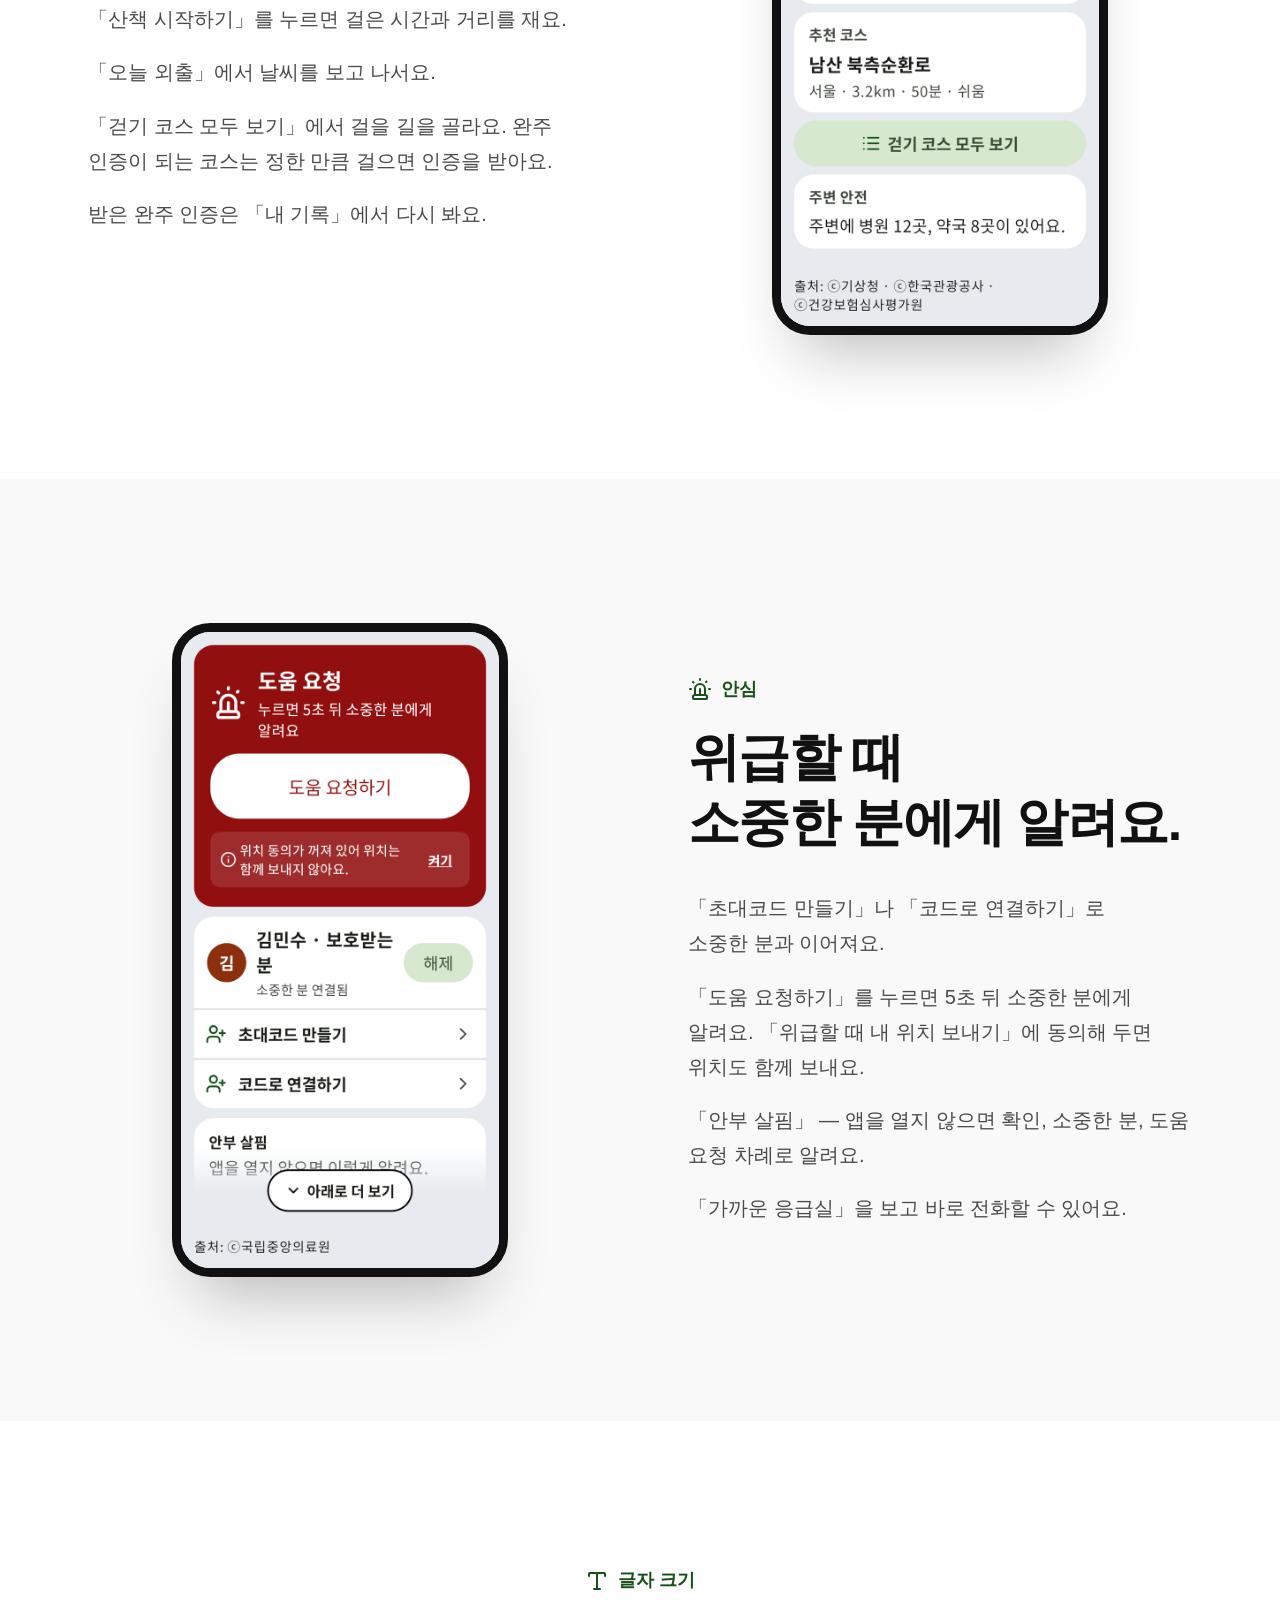
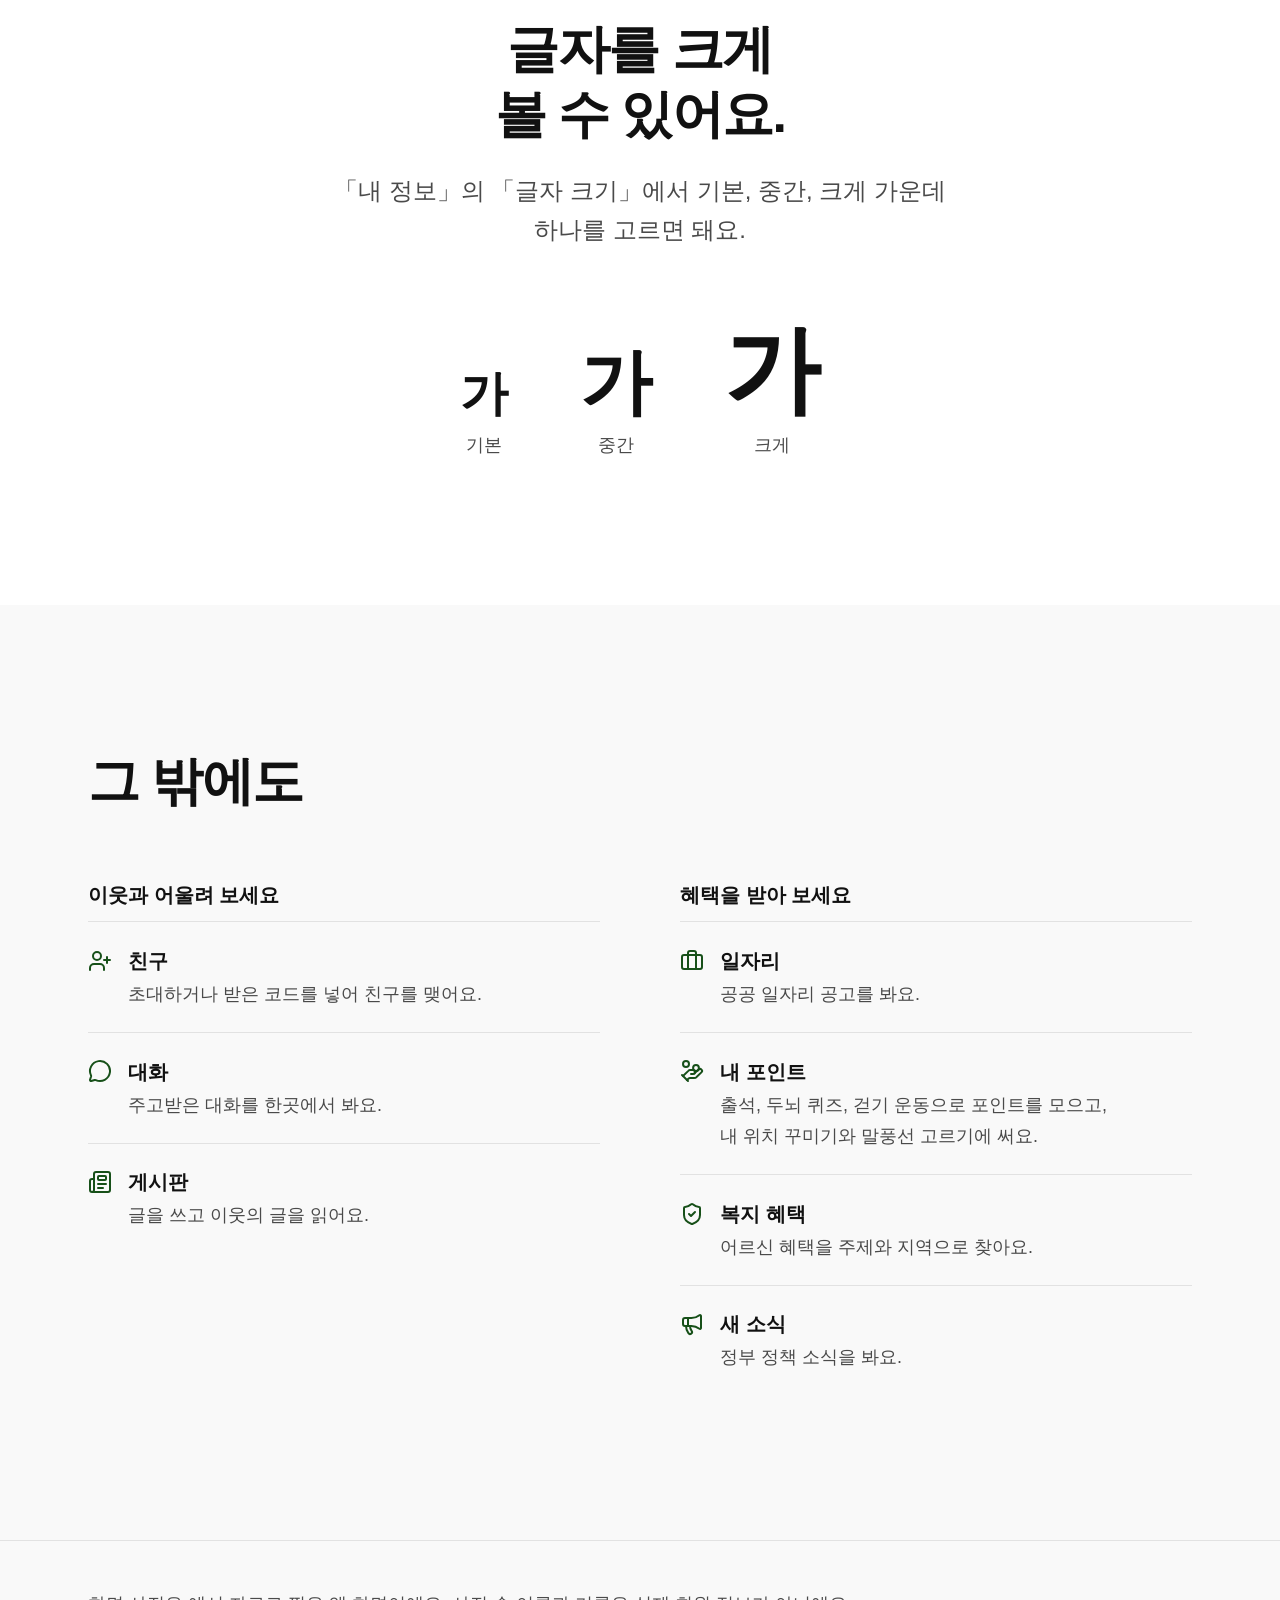
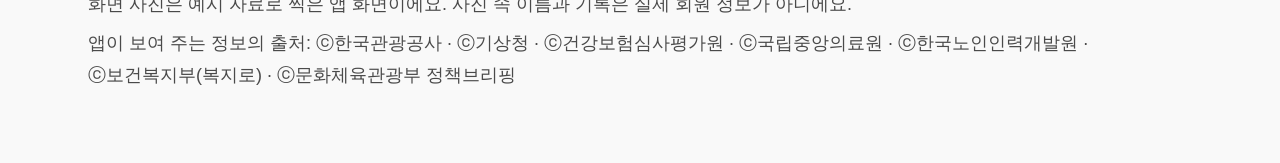
==== commit b826a9dc: "지도 핀을 물방울 모양으로 — 내 위치 점과 모양으로 가른다 1ed4592 재검수(낮음): 라벨이 빠지자 내 위치 점과 핀이 같은 초록 원이라 후광 하나로만 갈렸다. - 핀을 앱 " ====
--- a/index.html
+++ b/index.html
@@ -96,9 +96,10 @@
         <li>그곳에 열린 모임이 있으면 바로 <span class="nb">볼 수 있어요.</span></li>
       </ul>
     </div>
-    <!-- 지도 그림 — 앱 화면 사진이 아니라 직접 그린 그림이다. 앱 지도처럼 내 위치 점과 고른 종류의 핀만 둔다
+    <!-- 지도 그림 — 앱 화면 사진이 아니라 직접 그린 그림이다. 앱 지도처럼 내 위치 점과 고른 종류의 핀만 둔다.
+         핀은 앱 낱개 핀(map_marker.dart)처럼 물방울 모양이되 안의 그림은 그리지 않는다 — 둥근 내 위치 점과 모양으로 갈린다
          (글자 라벨은 좁은 폭·큰 글자에서 겹치고 잘려 뺐다 · 반경 원은 앱 지도에 없어 그리지 않는다) -->
-    <figure class="map" role="img" aria-label="종류를 고르면 내 위치 둘레의 그곳들이 지도 위에 뜨는 모습을 그린 그림">
+    <figure class="map" role="img" aria-label="종류를 하나 고르면 내 위치 둘레에 그 종류의 곳들이 핀으로 뜨는 모습을 그린 그림">
       <svg viewBox="0 0 400 440" aria-hidden="true" focusable="false">
         <rect class="m-bg" width="400" height="440"/>
         <rect class="m-park" x="14" y="106" width="96" height="122" rx="10"/>
@@ -108,13 +109,13 @@
           <path class="m-wide" d="M-10 420L410 170"/>
           <path class="m-lane" d="M196 236V370M268 166H400M40 300H118"/>
         </g>
-        <circle class="m-halo" cx="190" cy="230" r="26"/>
+        <circle class="m-halo" cx="190" cy="230" r="30"/>
         <circle class="m-me" cx="190" cy="230" r="10"/>
-        <circle class="m-pin" cx="112" cy="166" r="12"/>
-        <circle class="m-pin" cx="288" cy="146" r="12"/>
-        <circle class="m-pin" cx="306" cy="300" r="12"/>
-        <circle class="m-pin" cx="134" cy="322" r="12"/>
-        <circle class="m-pin" cx="232" cy="352" r="12"/>
+        <g class="m-pin" transform="translate(112 186)"><path d="M0 0C-4-7-13-11-13-20A13 13 0 1 1 13-20C13-11 4-7 0 0Z"/><circle cx="0" cy="-20" r="4.5"/></g>
+        <g class="m-pin" transform="translate(288 166)"><path d="M0 0C-4-7-13-11-13-20A13 13 0 1 1 13-20C13-11 4-7 0 0Z"/><circle cx="0" cy="-20" r="4.5"/></g>
+        <g class="m-pin" transform="translate(306 320)"><path d="M0 0C-4-7-13-11-13-20A13 13 0 1 1 13-20C13-11 4-7 0 0Z"/><circle cx="0" cy="-20" r="4.5"/></g>
+        <g class="m-pin" transform="translate(134 342)"><path d="M0 0C-4-7-13-11-13-20A13 13 0 1 1 13-20C13-11 4-7 0 0Z"/><circle cx="0" cy="-20" r="4.5"/></g>
+        <g class="m-pin" transform="translate(232 372)"><path d="M0 0C-4-7-13-11-13-20A13 13 0 1 1 13-20C13-11 4-7 0 0Z"/><circle cx="0" cy="-20" r="4.5"/></g>
       </svg>
     </figure>
   </div>
--- a/home.css
+++ b/home.css
@@ -170,9 +170,10 @@
 .m-road path { fill: none; stroke: var(--map-road); stroke-width: 16; stroke-linecap: round; }
 .m-road .m-wide { stroke-width: 22; }
 .m-road .m-lane { stroke-width: 7; }
-.m-halo { fill: var(--accent); fill-opacity: 0.16; }
-.m-me { fill: var(--accent); stroke: var(--paper); stroke-width: 4; }
-.m-pin { fill: var(--accent); stroke: var(--paper); stroke-width: 3.5; }
+.m-halo { fill: var(--accent); fill-opacity: 0.22; }
+.m-me { fill: var(--accent); stroke: var(--paper); stroke-width: 5; }
+.m-pin path { fill: var(--accent); stroke: var(--paper); stroke-width: 3; stroke-linejoin: round; }
+.m-pin circle { fill: var(--paper); }
 
 /* ── 글자 크기 — 앱의 세 단계(기본 1.0 · 중간 1.5 · 크게 2.0)를 실제 글자로 ── */
 .stage { padding: var(--section) 0; text-align: center; }
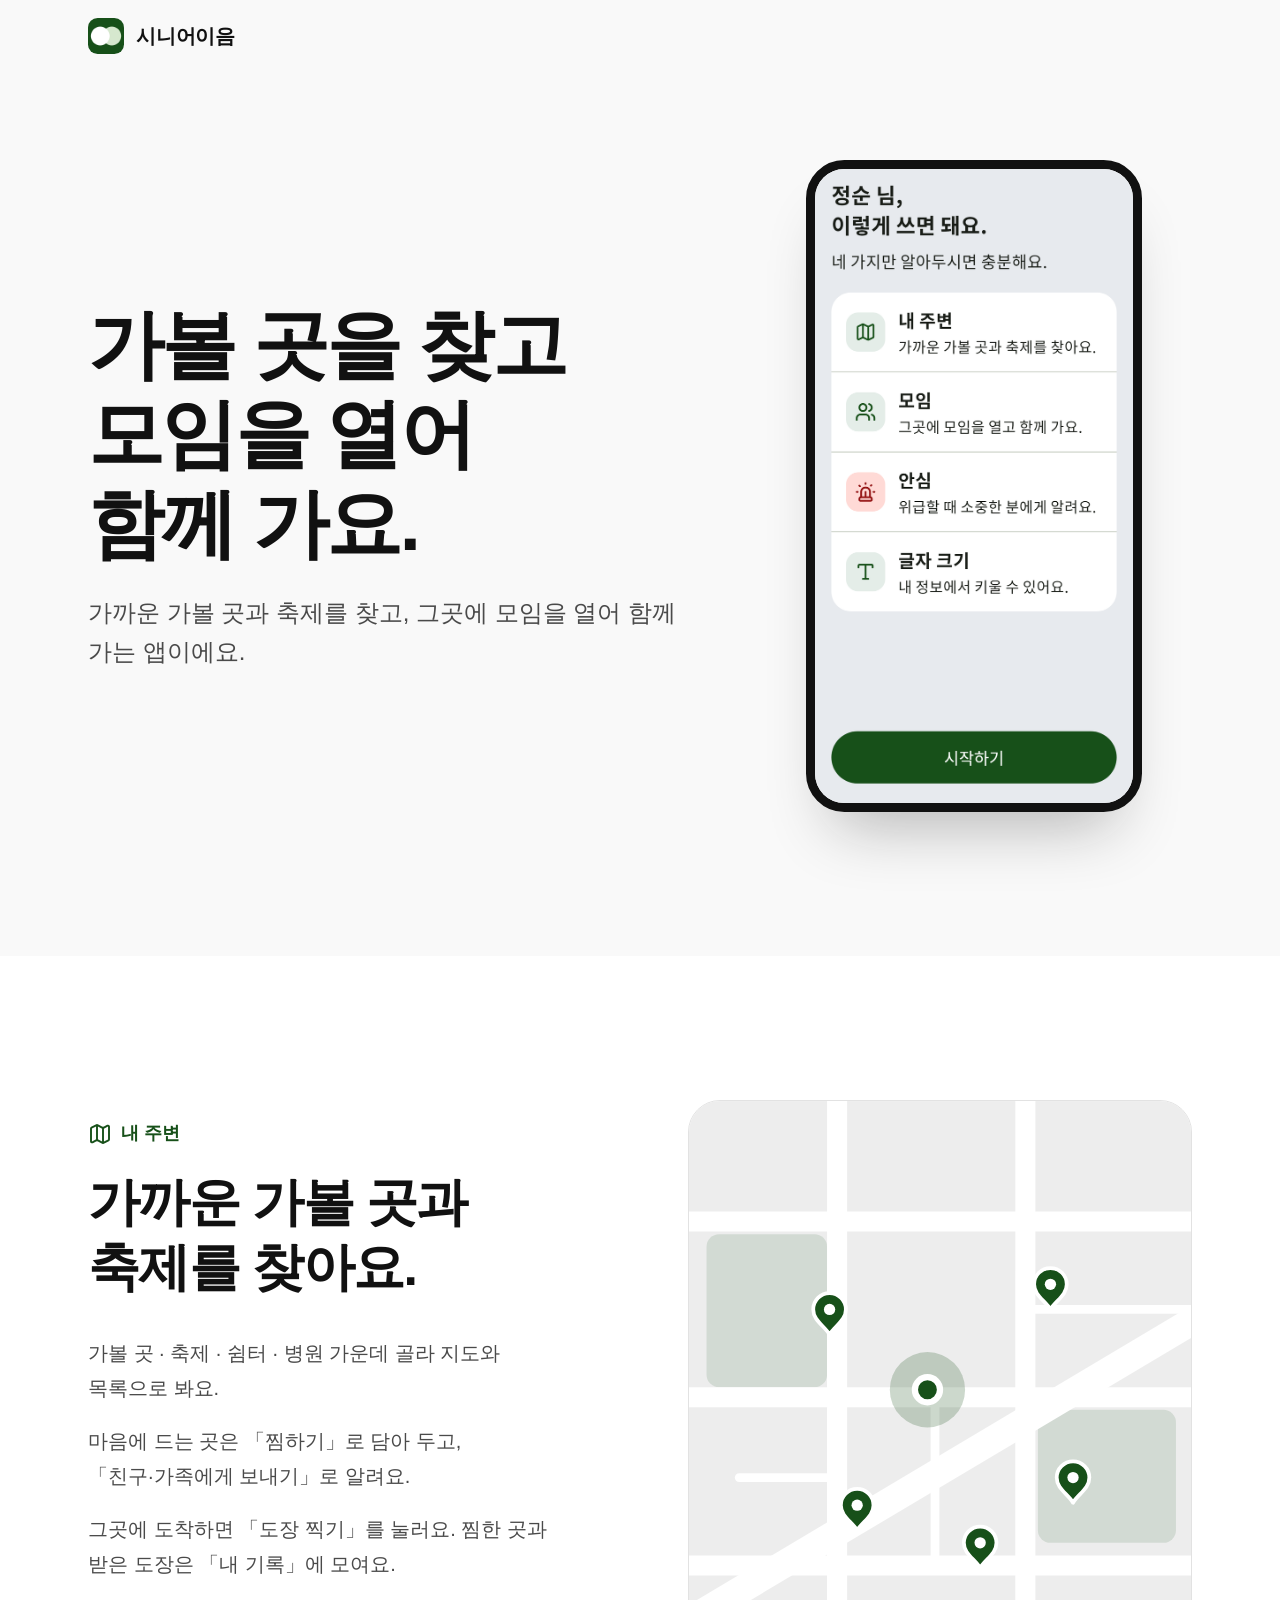
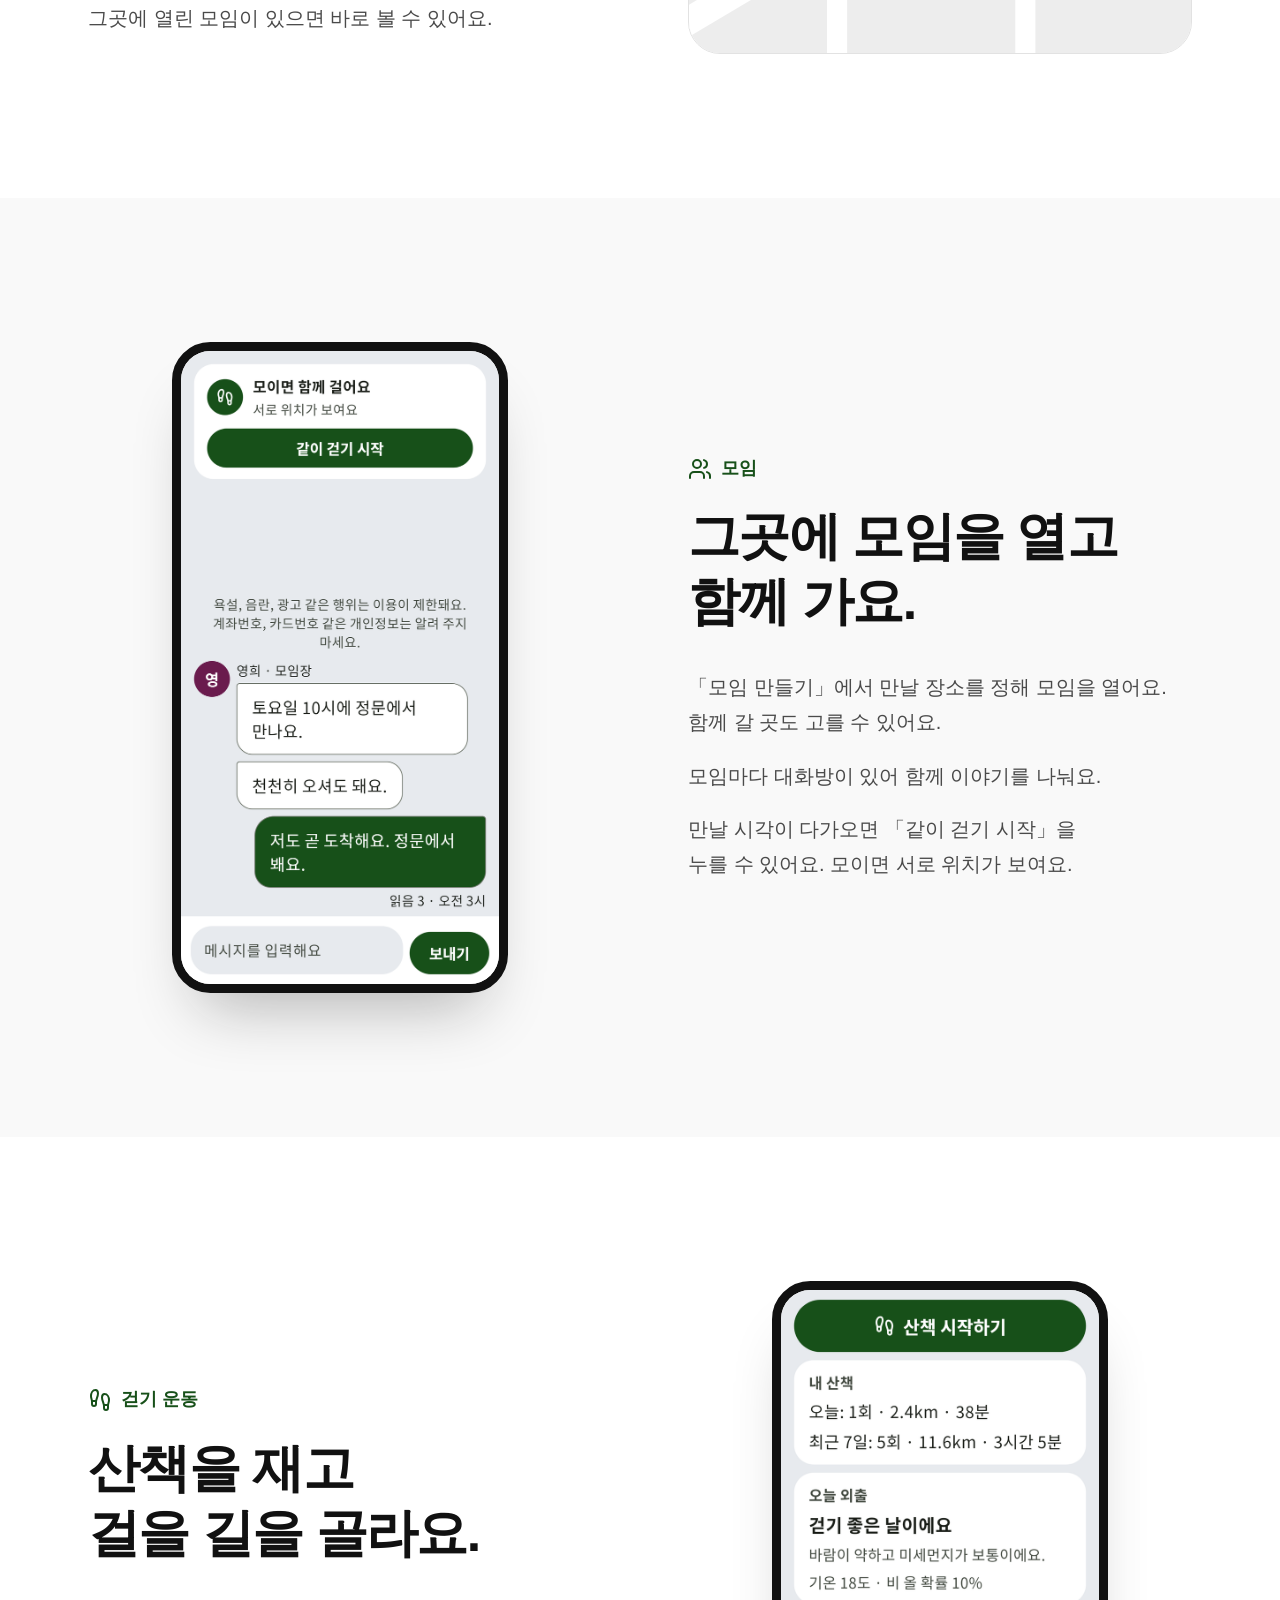
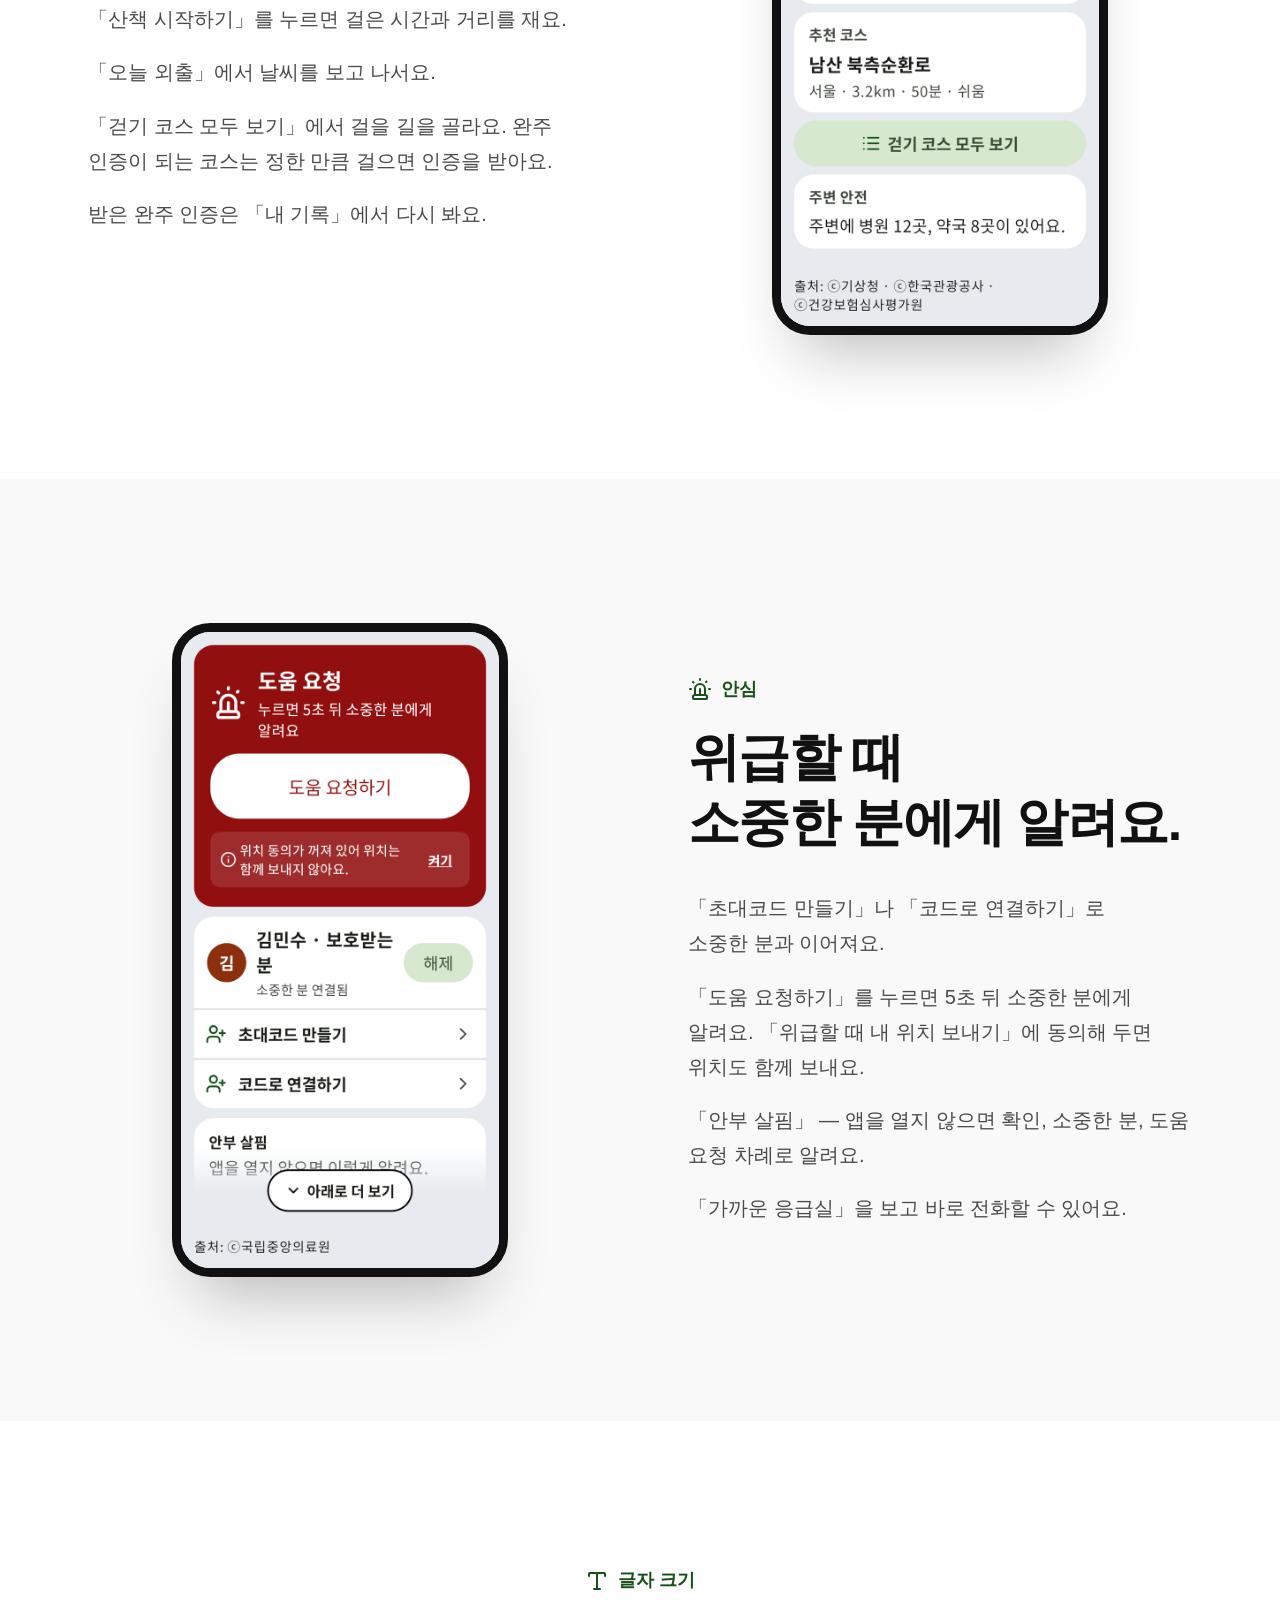
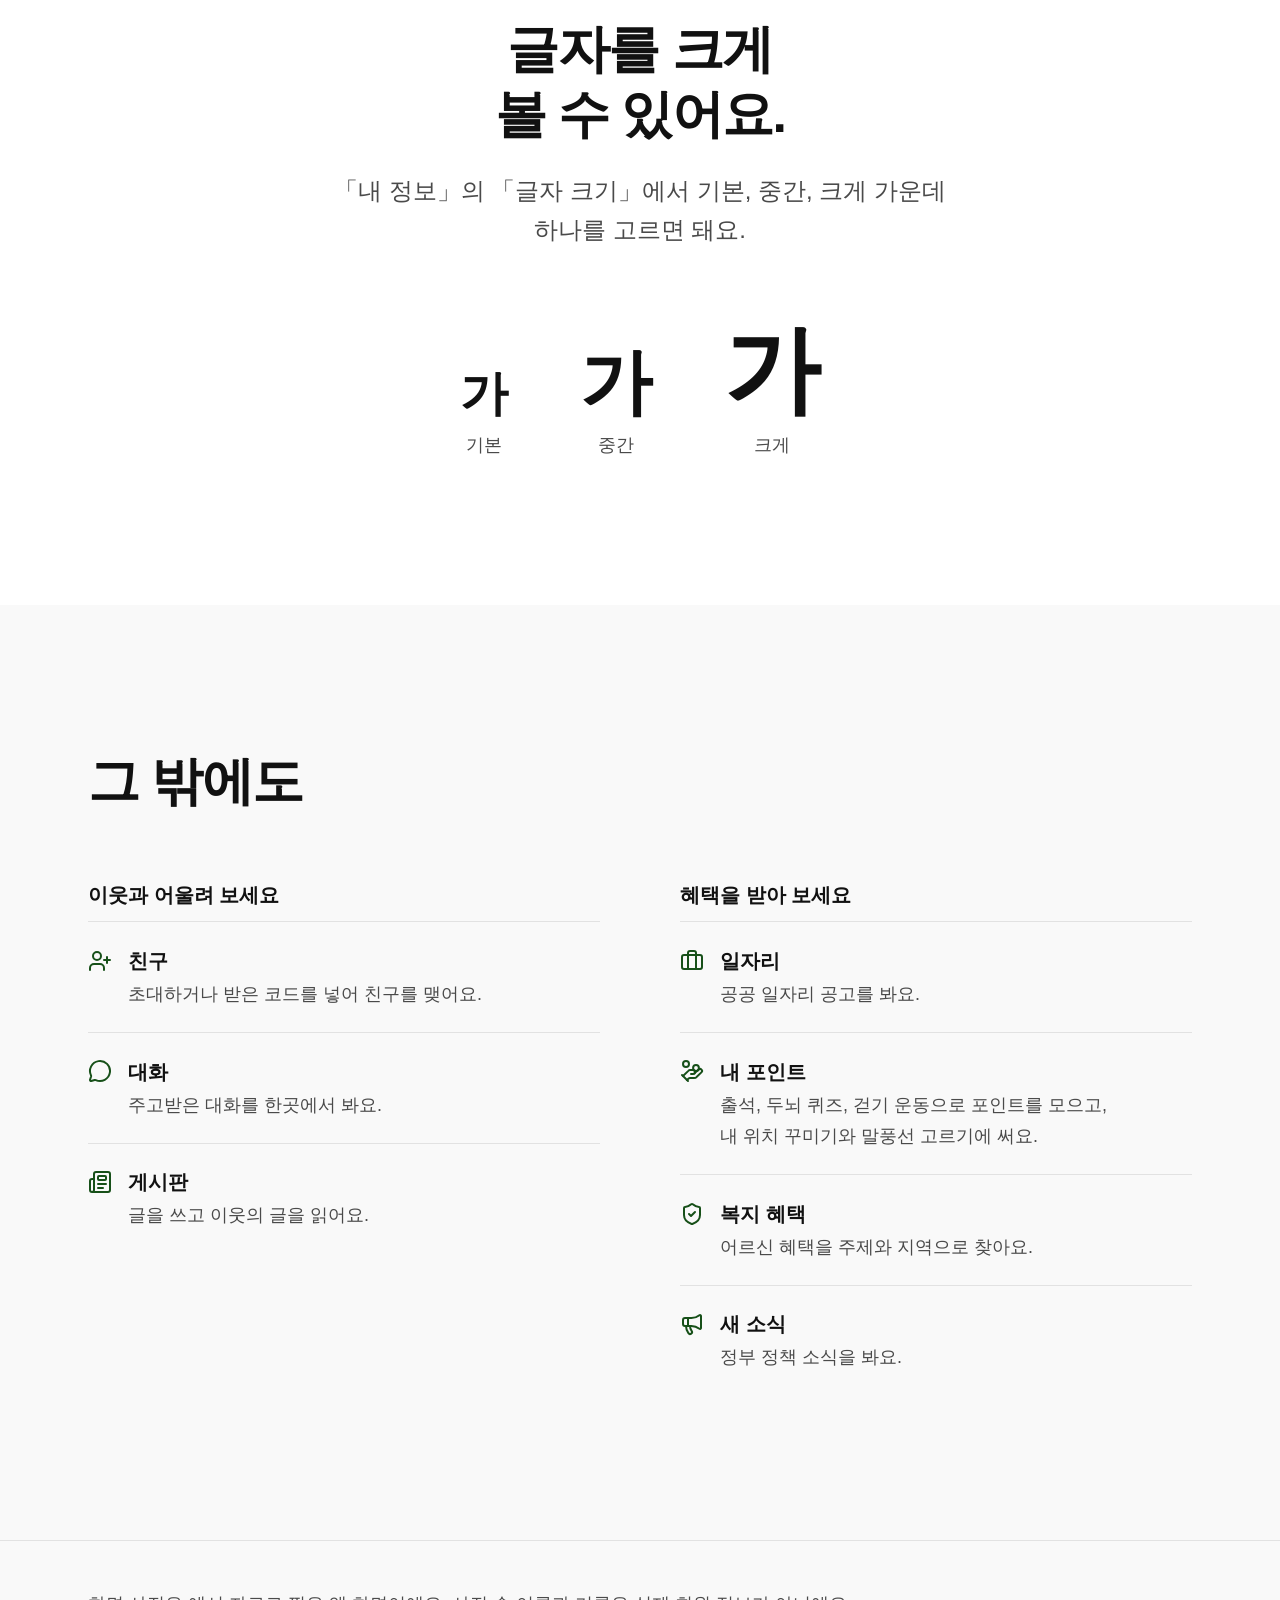
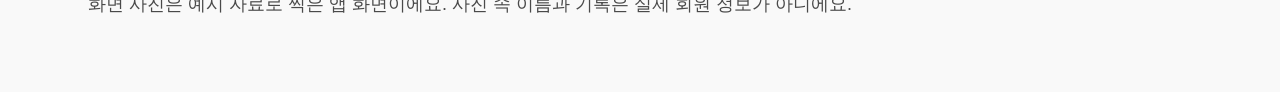
==== commit 8b18bf83: "홈페이지 꼬리의 앱 출처 줄을 뺀다 — 앱도 화면마다 붙이던 출처 줄을 걷고 한 곳에 모은다(사용자 결정 11-18) Co-Authored-By: Claude Opus 5.5 <n" ====
--- a/index.html
+++ b/index.html
@@ -18,7 +18,8 @@
 </head>
 <body>
 
-<!-- 아이콘: lucide-static v1.39.0 (ISC) — 앱(seniorhub-app assets/lucide/)이 쓰는 것과 같은 그림 -->
+<!-- 아이콘: lucide-static v1.39.0 (ISC · 일부는 Feather 유래 MIT) — 앱(seniorhub-app assets/lucide/)이 쓰는 것과 같은 그림.
+     저작권·허가 고지 원문: licenses/lucide-static-1.39.0-LICENSE.txt -->
 <svg width="0" height="0" style="position:absolute" aria-hidden="true" focusable="false">
   <defs>
     <symbol id="i-map" viewBox="0 0 24 24" fill="none" stroke="currentColor" stroke-width="1.9" stroke-linecap="round" stroke-linejoin="round">
@@ -229,7 +230,6 @@
 <footer class="foot">
   <div class="wrap">
     <p>화면 사진은 예시 자료로 찍은 앱 화면이에요. 사진 속 이름과 기록은 실제 회원 정보가 아니에요.</p>
-    <p>앱이 보여 주는 정보의 출처: <span class="nb">ⓒ한국관광공사 ·</span> <span class="nb">ⓒ기상청 ·</span> <span class="nb">ⓒ건강보험심사평가원 ·</span> <span class="nb">ⓒ국립중앙의료원 ·</span> <span class="nb">ⓒ한국노인인력개발원 ·</span> <span class="nb">ⓒ보건복지부(복지로) ·</span> ⓒ⁠문화체육관광부 정책브리핑</p>
   </div>
 </footer>
 
